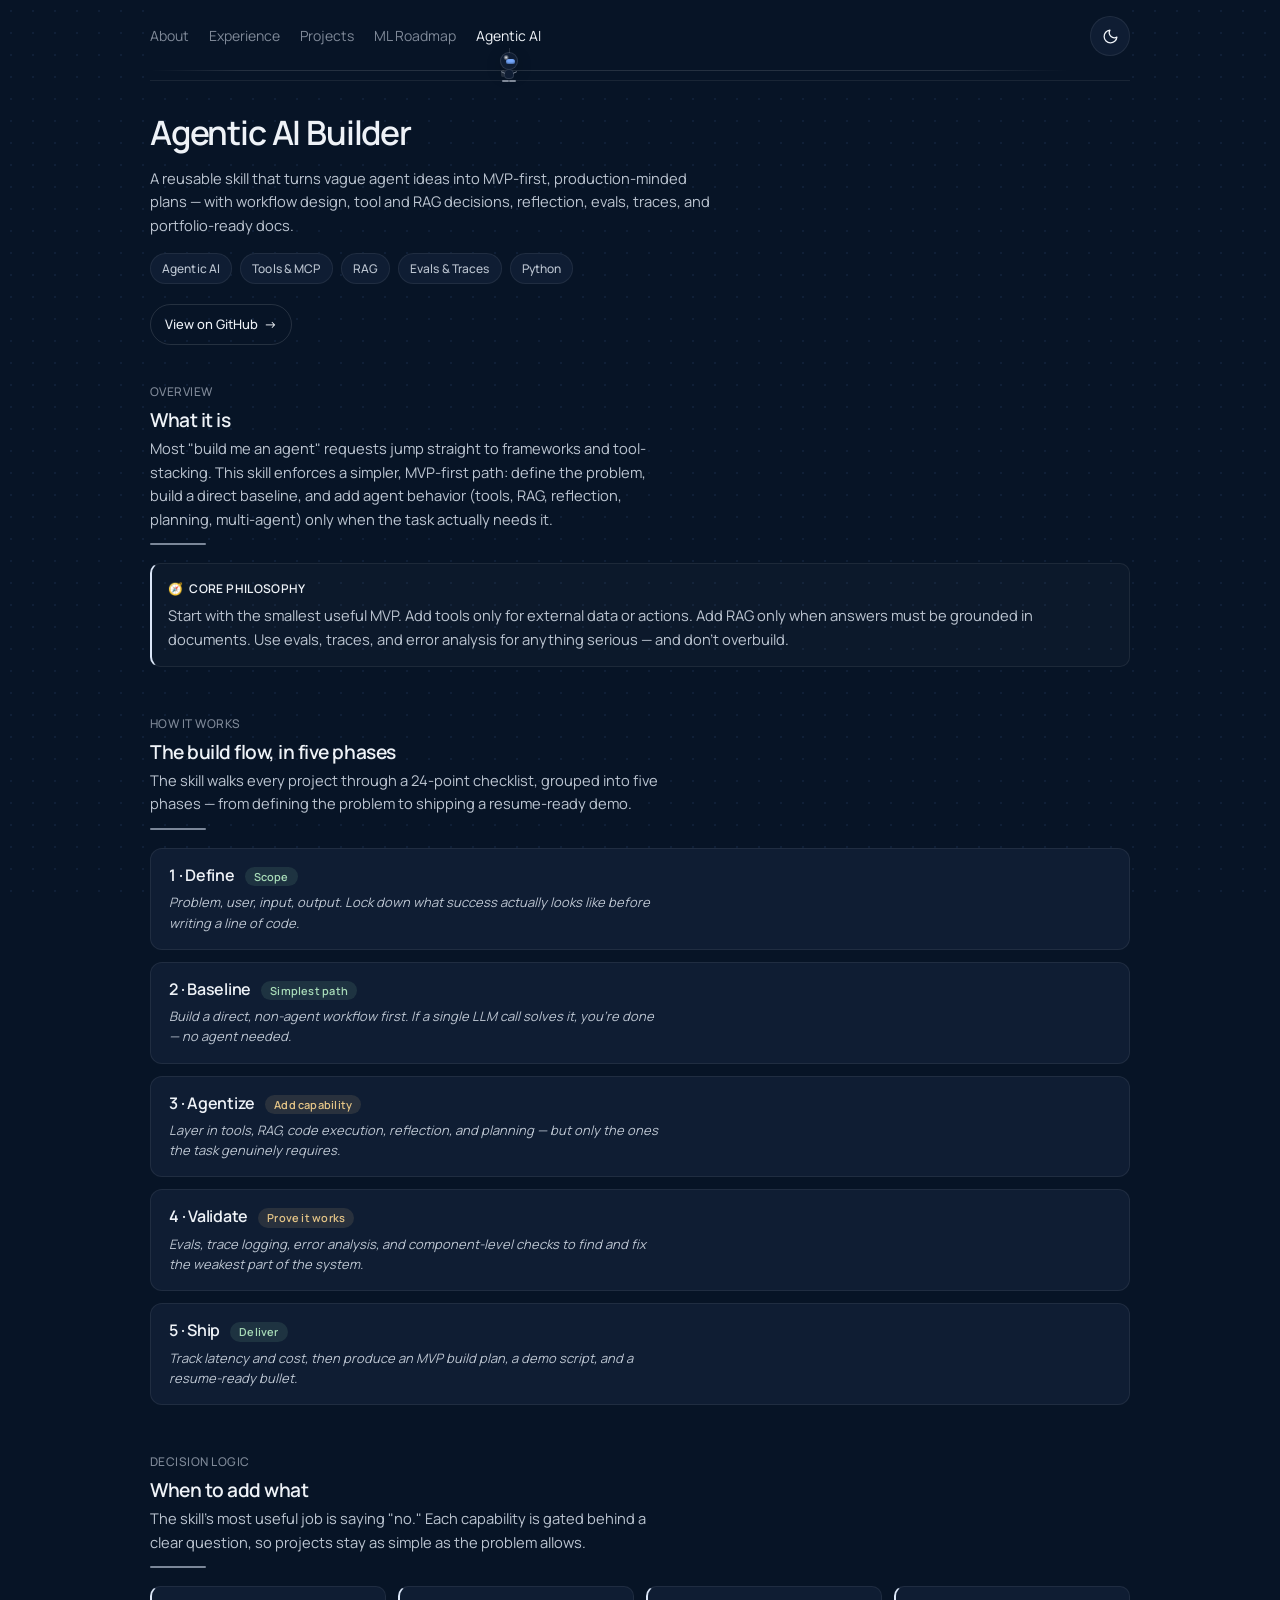
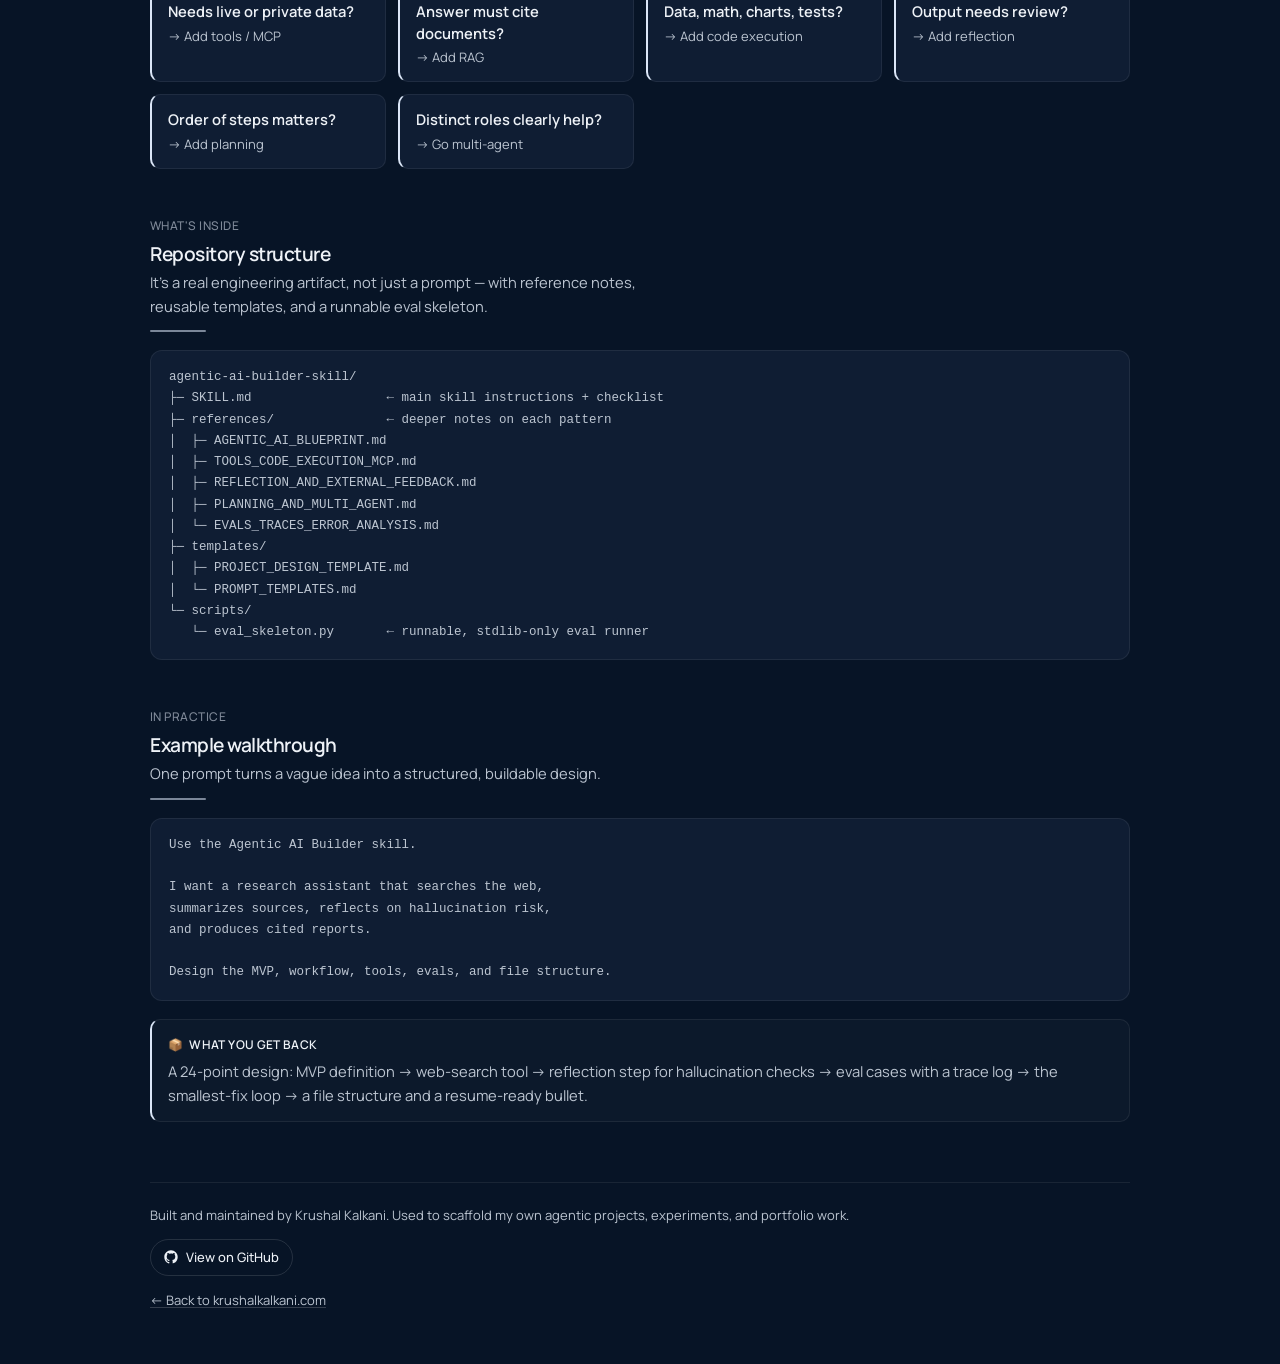
==== ai-skill.html @ c1f02841 "Add navigation agent animation to side navigation in ai-skill.html, index.html, and ml-roadmap.html." ====
<!doctype html>
<html lang="en">
  <head>
    <meta charset="UTF-8" />
    <meta name="viewport" content="width=device-width, initial-scale=1.0" />
    <script>
      document.documentElement.classList.add("has-js");
    </script>
    <meta
      name="description"
      content="Agentic AI Builder — a reusable Cursor/Codex skill by Krushal Kalkani that turns vague agent ideas into MVP-first plans with tools, RAG, reflection, evals, traces, and portfolio-ready docs."
    />
    <meta
      property="og:title"
      content="Agentic AI Builder Skill — Krushal Kalkani"
    />
    <meta
      property="og:description"
      content="A practical skill for turning agent ideas into shippable MVPs — with evals, traces, and clear architecture decisions."
    />
    <link rel="stylesheet" href="style.css" />
    <link rel="preconnect" href="https://fonts.googleapis.com" />
    <link rel="preconnect" href="https://fonts.gstatic.com" crossorigin />
    <link
      href="https://fonts.googleapis.com/css2?family=Manrope:wght@300;400;500;600;700&amp;display=swap"
      rel="stylesheet"
    />
    <link rel="icon" type="image/png" href="./Images/favicon.png" />
    <title>Agentic AI Builder | Krushal Kalkani</title>
  </head>

  <body>
    <main class="page-shell">
      <aside class="side-nav">
        <nav class="side-links" aria-label="Sections">
          <a href="index.html#about" class="side-link">About</a>
          <a href="index.html#work" class="side-link">Experience</a>
          <a href="index.html#projects" class="side-link">Projects</a>
          <a href="ml-roadmap.html" class="side-link">ML Roadmap</a>
          <a href="ai-skill.html" class="side-link active" aria-current="page"
            >Agentic AI</a
          >
        </nav>

        <div class="nav-agent" aria-hidden="true">
          <span class="nav-agent__helmet"></span>
          <span class="nav-agent__pack"></span>
          <span class="nav-agent__body"></span>
          <span class="nav-agent__foot nav-agent__foot--left"></span>
          <span class="nav-agent__foot nav-agent__foot--right"></span>
        </div>

        <div class="side-tools">
          <button
            id="themeToggle"
            class="theme-toggle"
            type="button"
            aria-label="Switch to light mode"
            aria-pressed="false"
            title="Toggle theme"
          >
            <svg
              class="theme-icon theme-icon-moon"
              viewBox="0 0 24 24"
              aria-hidden="true"
            >
              <path d="M21 12.8A9 9 0 1 1 11.2 3a7.2 7.2 0 0 0 9.8 9.8Z" />
            </svg>
            <svg
              class="theme-icon theme-icon-sun"
              viewBox="0 0 24 24"
              aria-hidden="true"
            >
              <circle cx="12" cy="12" r="4" />
              <path
                d="M12 2v2.5M12 19.5V22M4.9 4.9l1.8 1.8M17.3 17.3l1.8 1.8M2 12h2.5M19.5 12H22M4.9 19.1l1.8-1.8M17.3 6.7l1.8-1.8"
              />
            </svg>
          </button>
        </div>
      </aside>

      <div class="content-column">
        <section class="roadmap-hero" aria-labelledby="skill-title">
          <h1 id="skill-title" data-reveal>Agentic AI Builder</h1>
          <p class="phase-subtitle skill-lead" data-reveal>
            A reusable skill that turns vague agent ideas into MVP-first,
            production-minded plans — with workflow design, tool and RAG
            decisions, reflection, evals, traces, and portfolio-ready docs.
          </p>

          <div class="skill-tags" aria-label="Topics" data-reveal>
            <span class="skill-tag">Agentic AI</span>
            <span class="skill-tag">Tools &amp; MCP</span>
            <span class="skill-tag">RAG</span>
            <span class="skill-tag">Evals &amp; Traces</span>
            <span class="skill-tag">Python</span>
          </div>

          <div class="skill-cta" data-reveal>
            <a
              class="course-action"
              href="https://github.com/krushaalkalkani/agentic-ai-skill"
              target="_blank"
              rel="noopener noreferrer"
            >
              View on GitHub <span class="arrow" aria-hidden="true">→</span>
            </a>
          </div>
        </section>

        <section class="phase" aria-labelledby="why-title">
          <div class="phase-header" data-reveal>
            <p class="phase-eyebrow">Overview</p>
            <h2 class="phase-title" id="why-title">What it is</h2>
            <p class="phase-subtitle">
              Most "build me an agent" requests jump straight to frameworks and
              tool-stacking. This skill enforces a simpler, MVP-first path:
              define the problem, build a direct baseline, and add agent
              behavior (tools, RAG, reflection, planning, multi-agent) only when
              the task actually needs it.
            </p>
            <div class="phase-accent" aria-hidden="true"></div>
          </div>

          <aside class="callout" aria-label="Core philosophy" data-reveal>
            <p class="callout-label">
              <span aria-hidden="true">🧭</span> Core philosophy
            </p>
            <p class="callout-text">
              Start with the smallest useful MVP. Add tools only for external
              data or actions. Add RAG only when answers must be grounded in
              documents. Use evals, traces, and error analysis for anything
              serious — and don't overbuild.
            </p>
          </aside>
        </section>

        <section class="phase" aria-labelledby="how-title">
          <div class="phase-header" data-reveal>
            <p class="phase-eyebrow">How it works</p>
            <h2 class="phase-title" id="how-title">
              The build flow, in five phases
            </h2>
            <p class="phase-subtitle">
              The skill walks every project through a 24-point checklist,
              grouped into five phases — from defining the problem to shipping a
              resume-ready demo.
            </p>
            <div class="phase-accent" aria-hidden="true"></div>
          </div>

          <ol class="course-list" role="list">
            <li class="course-card skill-step" data-reveal>
              <div class="course-body">
                <div class="course-title-row">
                  <h3 class="course-title">1 · Define</h3>
                  <span class="course-badge is-beginner">Scope</span>
                </div>
                <p class="course-why">
                  Problem, user, input, output. Lock down what success actually
                  looks like before writing a line of code.
                </p>
              </div>
            </li>

            <li class="course-card skill-step" data-reveal>
              <div class="course-body">
                <div class="course-title-row">
                  <h3 class="course-title">2 · Baseline</h3>
                  <span class="course-badge is-beginner">Simplest path</span>
                </div>
                <p class="course-why">
                  Build a direct, non-agent workflow first. If a single LLM call
                  solves it, you're done — no agent needed.
                </p>
              </div>
            </li>

            <li class="course-card skill-step" data-reveal>
              <div class="course-body">
                <div class="course-title-row">
                  <h3 class="course-title">3 · Agentize</h3>
                  <span class="course-badge is-intermediate">Add capability</span>
                </div>
                <p class="course-why">
                  Layer in tools, RAG, code execution, reflection, and planning
                  — but only the ones the task genuinely requires.
                </p>
              </div>
            </li>

            <li class="course-card skill-step" data-reveal>
              <div class="course-body">
                <div class="course-title-row">
                  <h3 class="course-title">4 · Validate</h3>
                  <span class="course-badge is-intermediate">Prove it works</span>
                </div>
                <p class="course-why">
                  Evals, trace logging, error analysis, and component-level
                  checks to find and fix the weakest part of the system.
                </p>
              </div>
            </li>

            <li class="course-card skill-step" data-reveal>
              <div class="course-body">
                <div class="course-title-row">
                  <h3 class="course-title">5 · Ship</h3>
                  <span class="course-badge is-beginner">Deliver</span>
                </div>
                <p class="course-why">
                  Track latency and cost, then produce an MVP build plan, a demo
                  script, and a resume-ready bullet.
                </p>
              </div>
            </li>
          </ol>
        </section>

        <section class="phase" aria-labelledby="decide-title">
          <div class="phase-header" data-reveal>
            <p class="phase-eyebrow">Decision logic</p>
            <h2 class="phase-title" id="decide-title">
              When to add what
            </h2>
            <p class="phase-subtitle">
              The skill's most useful job is saying "no." Each capability is
              gated behind a clear question, so projects stay as simple as the
              problem allows.
            </p>
            <div class="phase-accent" aria-hidden="true"></div>
          </div>

          <div class="skill-flow" role="list">
            <div class="skill-flow-item" role="listitem" data-reveal>
              <p class="skill-flow-q">Needs live or private data?</p>
              <p class="skill-flow-a">→ Add tools / MCP</p>
            </div>
            <div class="skill-flow-item" role="listitem" data-reveal>
              <p class="skill-flow-q">Answer must cite documents?</p>
              <p class="skill-flow-a">→ Add RAG</p>
            </div>
            <div class="skill-flow-item" role="listitem" data-reveal>
              <p class="skill-flow-q">Data, math, charts, tests?</p>
              <p class="skill-flow-a">→ Add code execution</p>
            </div>
            <div class="skill-flow-item" role="listitem" data-reveal>
              <p class="skill-flow-q">Output needs review?</p>
              <p class="skill-flow-a">→ Add reflection</p>
            </div>
            <div class="skill-flow-item" role="listitem" data-reveal>
              <p class="skill-flow-q">Order of steps matters?</p>
              <p class="skill-flow-a">→ Add planning</p>
            </div>
            <div class="skill-flow-item" role="listitem" data-reveal>
              <p class="skill-flow-q">Distinct roles clearly help?</p>
              <p class="skill-flow-a">→ Go multi-agent</p>
            </div>
          </div>
        </section>

        <section class="phase" aria-labelledby="inside-title">
          <div class="phase-header" data-reveal>
            <p class="phase-eyebrow">What's inside</p>
            <h2 class="phase-title" id="inside-title">Repository structure</h2>
            <p class="phase-subtitle">
              It's a real engineering artifact, not just a prompt — with
              reference notes, reusable templates, and a runnable eval skeleton.
            </p>
            <div class="phase-accent" aria-hidden="true"></div>
          </div>

          <pre class="skill-tree" aria-label="Repository structure" data-reveal><code>agentic-ai-builder-skill/
├─ SKILL.md                  ← main skill instructions + checklist
├─ references/               ← deeper notes on each pattern
│  ├─ AGENTIC_AI_BLUEPRINT.md
│  ├─ TOOLS_CODE_EXECUTION_MCP.md
│  ├─ REFLECTION_AND_EXTERNAL_FEEDBACK.md
│  ├─ PLANNING_AND_MULTI_AGENT.md
│  └─ EVALS_TRACES_ERROR_ANALYSIS.md
├─ templates/
│  ├─ PROJECT_DESIGN_TEMPLATE.md
│  └─ PROMPT_TEMPLATES.md
└─ scripts/
   └─ eval_skeleton.py       ← runnable, stdlib-only eval runner</code></pre>
        </section>

        <section class="phase" aria-labelledby="example-title">
          <div class="phase-header" data-reveal>
            <p class="phase-eyebrow">In practice</p>
            <h2 class="phase-title" id="example-title">Example walkthrough</h2>
            <p class="phase-subtitle">
              One prompt turns a vague idea into a structured, buildable design.
            </p>
            <div class="phase-accent" aria-hidden="true"></div>
          </div>

          <pre class="skill-snippet" aria-label="Example prompt" data-reveal><code>Use the Agentic AI Builder skill.

I want a research assistant that searches the web,
summarizes sources, reflects on hallucination risk,
and produces cited reports.

Design the MVP, workflow, tools, evals, and file structure.</code></pre>

          <aside class="callout" aria-label="What you get back" data-reveal>
            <p class="callout-label">
              <span aria-hidden="true">📦</span> What you get back
            </p>
            <p class="callout-text">
              A 24-point design: MVP definition → web-search tool → reflection
              step for hallucination checks → eval cases with a trace log → the
              smallest-fix loop → a file structure and a resume-ready bullet.
            </p>
          </aside>
        </section>

        <footer class="roadmap-footer">
          <p>
            Built and maintained by Krushal Kalkani. Used to scaffold my own
            agentic projects, experiments, and portfolio work.
          </p>
          <div class="share-row">
            <a
              class="share-button"
              href="https://github.com/krushaalkalkani/agentic-ai-skill"
              target="_blank"
              rel="noopener noreferrer"
              aria-label="View the Agentic AI Builder skill on GitHub"
            >
              <svg viewBox="0 0 24 24" aria-hidden="true">
                <path
                  d="M12 .5C5.73.5.5 5.73.5 12a11.5 11.5 0 0 0 7.86 10.93c.575.106.785-.25.785-.556 0-.275-.01-1.003-.015-1.97-3.197.695-3.872-1.54-3.872-1.54-.523-1.33-1.277-1.684-1.277-1.684-1.044-.714.08-.7.08-.7 1.155.082 1.763 1.187 1.763 1.187 1.026 1.758 2.693 1.25 3.35.956.103-.744.402-1.25.731-1.538-2.553-.29-5.238-1.277-5.238-5.683 0-1.255.448-2.282 1.184-3.086-.119-.29-.513-1.46.112-3.044 0 0 .966-.31 3.166 1.178a10.98 10.98 0 0 1 2.882-.388c.978.004 1.963.132 2.883.388 2.198-1.488 3.163-1.178 3.163-1.178.626 1.584.232 2.754.114 3.044.737.804 1.182 1.831 1.182 3.086 0 4.417-2.69 5.39-5.252 5.674.413.356.78 1.057.78 2.131 0 1.54-.014 2.78-.014 3.158 0 .309.207.668.79.555A11.5 11.5 0 0 0 23.5 12C23.5 5.73 18.27.5 12 .5Z"
                />
              </svg>
              View on GitHub
            </a>
          </div>
          <p>
            <a class="back-link" href="index.html"
              >← Back to krushalkalkani.com</a
            >
          </p>
        </footer>
      </div>
    </main>

    <script>
      (function () {
        const themeToggle = document.getElementById("themeToggle");

        const applyTheme = (theme) => {
          document.body.dataset.theme = theme;
          if (!themeToggle) {
            return;
          }
          const isLight = theme === "light";
          themeToggle.setAttribute("aria-pressed", String(isLight));
          themeToggle.setAttribute(
            "aria-label",
            isLight ? "Switch to dark mode" : "Switch to light mode",
          );
        };

        const storedTheme = window.localStorage.getItem("theme");
        applyTheme(storedTheme || "dark");

        themeToggle?.addEventListener("click", () => {
          const nextTheme =
            document.body.dataset.theme === "light" ? "dark" : "light";
          window.localStorage.setItem("theme", nextTheme);
          applyTheme(nextTheme);
        });
      })();

      (function () {
        const nav = document.querySelector(".side-nav");
        const agent = nav?.querySelector(".nav-agent");
        const links = nav ? Array.from(nav.querySelectorAll(".side-link")) : [];
        const reduceMotion = window.matchMedia(
          "(prefers-reduced-motion: reduce)",
        ).matches;
        let lastX = null;
        let walkTimer;
        let ticking = false;

        if (!nav || !agent || !links.length) {
          return;
        }

        const getCenter = (link) => {
          const navRect = nav.getBoundingClientRect();
          const linkRect = link.getBoundingClientRect();
          return linkRect.left - navRect.left + linkRect.width / 2;
        };

        const setAgentX = (x, walking = true) => {
          if (Number.isNaN(x)) {
            return;
          }

          if (lastX !== null && Math.abs(x - lastX) > 1) {
            nav.style.setProperty("--agent-facing", x >= lastX ? "1" : "-1");
          }

          nav.style.setProperty("--agent-x", `${Math.round(x)}px`);
          lastX = x;

          if (!reduceMotion && walking) {
            agent.classList.add("is-walking");
            window.clearTimeout(walkTimer);
            walkTimer = window.setTimeout(() => {
              agent.classList.remove("is-walking");
            }, 520);
          }
        };

        const moveToActive = () => {
          const active =
            links.find(
              (link) =>
                link.classList.contains("active") ||
                link.getAttribute("aria-current") === "page",
            ) || links[0];
          setAgentX(getCenter(active));
        };

        const moveWithScroll = () => {
          const scroller = document.scrollingElement || document.documentElement;
          const maxScroll = scroller.scrollHeight - innerHeight;
          if (maxScroll <= 0) {
            moveToActive();
            return;
          }

          const first = getCenter(links[0]);
          const last = getCenter(links[links.length - 1]);
          const progress = Math.min(Math.max(scroller.scrollTop / maxScroll, 0), 1);
          setAgentX(first + (last - first) * progress);
        };

        const requestScrollMove = () => {
          if (ticking) {
            return;
          }
          ticking = true;
          requestAnimationFrame(() => {
            moveWithScroll();
            ticking = false;
          });
        };

        window.addEventListener("resize", moveToActive);
        window.addEventListener("scroll", requestScrollMove, { passive: true });
        moveToActive();
      })();

      (function () {
        const revealEls = document.querySelectorAll("[data-reveal]");
        if (!revealEls.length) {
          return;
        }
        const reduceMotion = window.matchMedia(
          "(prefers-reduced-motion: reduce)",
        ).matches;
        if (reduceMotion || !("IntersectionObserver" in window)) {
          revealEls.forEach((el) => el.classList.add("in-view"));
          return;
        }
        const observer = new IntersectionObserver(
          (entries) => {
            entries.forEach((entry) => {
              if (entry.isIntersecting) {
                entry.target.classList.add("in-view");
                observer.unobserve(entry.target);
              }
            });
          },
          { threshold: 0.12, rootMargin: "0px 0px -8% 0px" },
        );
        revealEls.forEach((el) => observer.observe(el));
      })();
    </script>
  </body>
</html>
---- style.css ----
:root {
  --bg: #071426;
  --surface: #0f1d33;
  --text: #eef2f7;
  --text-soft: #bcc5d1;
  --text-faint: #7f8998;
  --line: rgba(255, 255, 255, 0.07);
  --line-strong: rgba(255, 255, 255, 0.12);
  --accent: #dbe6f7;
  --underline: rgba(255, 255, 255, 0.18);
  --underline-strong: rgba(255, 255, 255, 0.4);
  --hover-surface: rgba(255, 255, 255, 0.02);
  --dot: rgba(118, 169, 255, 0.08);
  --dot-size: 22px;
  --max-shell: 980px;
  --transition: 180ms ease;
  --badge-beginner-bg: rgba(143, 212, 165, 0.12);
  --badge-beginner-text: #a8dcb8;
  --badge-intermediate-bg: rgba(229, 197, 135, 0.12);
  --badge-intermediate-text: #e5c587;
  --callout-bg: rgba(255, 255, 255, 0.025);
}

*,
*::before,
*::after {
  box-sizing: border-box;
  margin: 0;
  padding: 0;
}

html {
  scroll-behavior: smooth;
}

body {
  min-height: 100vh;
  overflow-x: hidden;
  background-color: var(--bg);
  background-image: radial-gradient(var(--dot) 1px, transparent 1px);
  background-size: var(--dot-size) var(--dot-size);
  background-position: 0 0;
  background-attachment: fixed;
  color: var(--text-soft);
  font-family: "Manrope", sans-serif;
  line-height: 1.75;
  -webkit-font-smoothing: antialiased;
  text-rendering: optimizeLegibility;
  transition:
    background-color var(--transition),
    color var(--transition);
}

body[data-theme="light"] {
  --bg: #eef4ff;
  --surface: #ffffff;
  --text: #171a20;
  --text-soft: #4c5562;
  --text-faint: #7a8390;
  --line: rgba(23, 26, 32, 0.08);
  --line-strong: rgba(23, 26, 32, 0.14);
  --accent: #171a20;
  --underline: rgba(23, 26, 32, 0.18);
  --underline-strong: rgba(23, 26, 32, 0.38);
  --hover-surface: rgba(23, 26, 32, 0.04);
  --dot: rgba(24, 70, 128, 0.08);
  --badge-beginner-bg: rgba(42, 140, 74, 0.1);
  --badge-beginner-text: #2a7d49;
  --badge-intermediate-bg: rgba(160, 110, 30, 0.1);
  --badge-intermediate-text: #8a5f1f;
  --callout-bg: rgba(23, 26, 32, 0.035);
}

img {
  display: block;
  max-width: 100%;
}

a {
  color: inherit;
}

a:focus-visible {
  outline: 2px solid var(--accent);
  outline-offset: 4px;
}

.page-shell {
  width: min(calc(100% - 48px), var(--max-shell));
  margin: 0 auto;
  padding: 0 0 52px;
  display: flex;
  flex-direction: column;
  gap: 24px;
}

/* Keeps hash links (#about, etc.) from pinning section tops flush to the viewport */
#about,
#work,
#projects {
  scroll-margin-top: 84px;
}

.side-nav {
  position: sticky;
  top: 0;
  z-index: 10;
  --agent-x: 20px;
  --agent-facing: 1;
  display: flex;
  flex-direction: row;
  align-items: center;
  justify-content: space-between;
  gap: 16px;
  padding: 16px 0 24px;
  background: var(--bg);
  border-bottom: 1px solid var(--line);
}

.side-nav::after {
  content: "";
  position: absolute;
  right: 62px;
  bottom: 9px;
  left: 0;
  height: 1px;
  background: linear-gradient(
    90deg,
    transparent,
    var(--line-strong) 10%,
    var(--line-strong) 88%,
    transparent
  );
}

.side-links {
  display: flex;
  flex-direction: row;
  flex-wrap: wrap;
  gap: 10px 20px;
}

.side-link {
  color: var(--text-faint);
  text-decoration: none;
  font-size: 14px;
  transition: color var(--transition);
}

.side-link:hover,
.side-link.active {
  color: var(--text);
}

.nav-agent {
  position: absolute;
  bottom: -2px;
  left: var(--agent-x);
  z-index: 2;
  width: 24px;
  height: 30px;
  pointer-events: none;
  transform: translateX(-50%) scaleX(var(--agent-facing));
  transform-origin: center bottom;
  transition:
    left 460ms cubic-bezier(0.22, 1, 0.36, 1),
    transform 180ms ease;
}

.nav-agent__helmet,
.nav-agent__body,
.nav-agent__pack,
.nav-agent__foot {
  position: absolute;
  display: block;
}

.nav-agent__helmet {
  top: 0;
  left: 3px;
  width: 18px;
  height: 18px;
  border: 1px solid var(--line-strong);
  border-radius: 50%;
  background:
    radial-gradient(circle at 32% 28%, rgba(255, 255, 255, 0.9), transparent 18%),
    var(--surface);
  box-shadow: 0 5px 16px rgba(0, 0, 0, 0.18);
}

.nav-agent__helmet::before {
  content: "";
  position: absolute;
  top: 6px;
  left: 5px;
  width: 9px;
  height: 5px;
  border-radius: 999px;
  background: #76a9ff;
  box-shadow: inset 0 -1px 2px rgba(7, 20, 38, 0.45);
}

.nav-agent__helmet::after {
  content: "";
  position: absolute;
  top: -5px;
  left: 8px;
  width: 1px;
  height: 5px;
  background: var(--line-strong);
}

.nav-agent__body {
  top: 17px;
  left: 7px;
  width: 10px;
  height: 10px;
  border: 1px solid var(--line-strong);
  border-radius: 5px 5px 4px 4px;
  background: var(--surface);
}

.nav-agent__body::before,
.nav-agent__body::after {
  content: "";
  position: absolute;
  top: 2px;
  width: 4px;
  height: 1px;
  background: var(--text-faint);
}

.nav-agent__body::before {
  left: -4px;
  transform: rotate(25deg);
}

.nav-agent__body::after {
  right: -4px;
  transform: rotate(-25deg);
}

.nav-agent__pack {
  top: 18px;
  left: 4px;
  width: 4px;
  height: 7px;
  border-radius: 2px;
  background: var(--line-strong);
}

.nav-agent__foot {
  bottom: 0;
  width: 7px;
  height: 2px;
  border-radius: 999px;
  background: var(--text-faint);
}

.nav-agent__foot--left {
  left: 5px;
}

.nav-agent__foot--right {
  right: 5px;
}

.nav-agent.is-walking .nav-agent__helmet,
.nav-agent.is-walking .nav-agent__body,
.nav-agent.is-walking .nav-agent__pack {
  animation: agent-bob 360ms ease-in-out infinite;
}

.nav-agent.is-walking .nav-agent__foot--left {
  animation: agent-step-left 360ms ease-in-out infinite;
}

.nav-agent.is-walking .nav-agent__foot--right {
  animation: agent-step-right 360ms ease-in-out infinite;
}

@keyframes agent-bob {
  50% {
    transform: translateY(-2px);
  }
}

@keyframes agent-step-left {
  50% {
    transform: translateX(-2px);
  }
}

@keyframes agent-step-right {
  50% {
    transform: translateX(2px);
  }
}

@media (prefers-reduced-motion: reduce) {
  .nav-agent,
  .nav-agent *,
  .nav-agent *::before,
  .nav-agent *::after {
    animation: none !important;
    transition: none !important;
  }
}

@media (max-width: 1024px) {
  .side-nav {
    padding: 14px 0;
  }

  .side-nav::after,
  .nav-agent {
    display: none;
  }
}

.side-tools {
  flex-shrink: 0;
}

.theme-toggle {
  width: 40px;
  height: 40px;
  display: inline-flex;
  align-items: center;
  justify-content: center;
  border: 1px solid var(--line);
  border-radius: 999px;
  background: var(--surface);
  color: var(--text);
  cursor: pointer;
  transition:
    background-color var(--transition),
    border-color var(--transition),
    color var(--transition),
    transform var(--transition);
}

.theme-toggle:hover {
  border-color: var(--line-strong);
  transform: translateY(-1px);
}

.theme-toggle:focus-visible {
  outline: 2px solid var(--accent);
  outline-offset: 4px;
}

.theme-icon {
  width: 17px;
  height: 17px;
  fill: none;
  stroke: currentColor;
  stroke-width: 1.8;
  stroke-linecap: round;
  stroke-linejoin: round;
}

.theme-icon-sun {
  display: none;
}

body[data-theme="light"] .theme-icon-sun {
  display: block;
}

body[data-theme="light"] .theme-icon-moon {
  display: none;
}

.content-column {
  min-width: 0;
  min-height: calc(100vh - 160px);
  padding-top: 8px;
}

.content-view[hidden] {
  display: none !important;
}

.hero {
  padding: 10px 0 40px;
  display: grid;
  grid-template-columns: minmax(0, 1fr) 260px;
  gap: clamp(28px, 6vw, 82px);
  align-items: start;
}

.eyebrow {
  margin-bottom: 12px;
  color: var(--text-faint);
  font-size: 12px;
  font-weight: 500;
  letter-spacing: 0.03em;
  text-transform: uppercase;
}

.lead,
.hero-text,
.item-copy p,
.contact-line {
  max-width: 54ch;
  margin-bottom: 12px;
  color: var(--text-soft);
  font-size: clamp(0.92rem, 1.05vw, 0.96rem);
  font-weight: 400;
  line-height: 1.72;
}

.lead {
  color: var(--text-soft);
}

.contact-line a {
  color: var(--text-soft);
  text-decoration-thickness: 1px;
  text-underline-offset: 0.18em;
  text-decoration-color: var(--underline);
}

.contact-line a:hover {
  color: var(--text);
  text-decoration-color: var(--underline-strong);
}

.inline-links {
  display: flex;
  flex-wrap: wrap;
  gap: 14px;
  color: var(--text-soft);
  font-size: 14px;
}

.inline-links a {
  text-decoration-thickness: 1px;
  text-underline-offset: 0.18em;
  text-decoration-color: var(--underline);
  transition:
    color var(--transition),
    text-decoration-color var(--transition);
}

.inline-links a:hover {
  color: var(--text);
  text-decoration-color: var(--underline-strong);
}

.hero-media {
  max-width: 260px;
  display: flex;
  flex-direction: column;
  gap: 10px;
}

.portrait {
  width: 100%;
  aspect-ratio: 3 / 4;
  object-fit: cover;
  object-position: top center;
  border-radius: 12px;
  border: 1px solid var(--line);
}

.section {
  padding: 0 0 44px;
}

.section-heading-wrap {
  margin-bottom: 12px;
}

.section-heading-wrap h2 {
  color: var(--text);
  font-size: 21px;
  font-weight: 600;
  line-height: 1.25;
  letter-spacing: -0.03em;
}

.section-label {
  margin-bottom: 8px;
  color: var(--text-faint);
  font-size: 12px;
  font-weight: 500;
  text-transform: uppercase;
  letter-spacing: 0.03em;
}

.project-tabs {
  display: grid;
  grid-template-columns: 210px minmax(0, 1fr);
  gap: 18px;
}

.project-tab-list {
  display: flex;
  flex-direction: column;
  gap: 8px;
}

.project-tab {
  width: 100%;
  display: flex;
  align-items: center;
  gap: 12px;
  padding: 12px 14px;
  border: 1px solid transparent;
  border-radius: 12px;
  background: transparent;
  color: var(--text-faint);
  text-align: left;
  cursor: pointer;
  transition:
    color var(--transition),
    border-color var(--transition),
    background var(--transition);
}

.project-tab:hover {
  color: var(--text);
  border-color: var(--line);
  background: var(--hover-surface);
}

.project-tab.active {
  color: var(--text);
  border-color: var(--line-strong);
  background: var(--surface);
}

.project-tab-index {
  color: var(--text-faint);
  font-size: 13px;
  flex-shrink: 0;
}

.project-tab-title {
  font-size: 14px;
  line-height: 1.45;
}

.project-panel {
  display: none;
  grid-template-columns: minmax(0, 1fr);
  gap: 0;
  padding: 4px 0;
}

.project-panel.active {
  display: grid;
}

.list-item {
  display: grid;
  grid-template-columns: 84px minmax(0, 1fr);
  gap: 18px;
  padding: 14px 0;
}

.list-item + .list-item {
  border-top: 1px solid var(--line);
}

.item-copy h3 {
  margin-bottom: 8px;
  color: var(--text);
  font-size: 1.28rem;
  font-weight: 600;
  line-height: 1.3;
  letter-spacing: -0.03em;
}

.experience-item {
  grid-template-columns: 1fr;
  gap: 0;
}

.experience-item .item-copy {
  padding: 0;
}

.experience-head {
  margin-bottom: 12px;
  padding-bottom: 10px;
  border-bottom: 1px solid var(--line);
}

.experience-head h3 {
  margin-bottom: 4px;
}

.experience-summary {
  margin-bottom: 0;
  color: var(--text-faint);
  font-size: 13px;
  line-height: 1.6;
}

.role-stack {
  display: flex;
  flex-direction: column;
  gap: 10px;
}

.role-block {
  padding-left: 14px;
  border-left: 1px solid var(--line);
}

.role-block + .role-block {
  padding-top: 10px;
}

.role-heading {
  display: flex;
  flex-direction: column;
  gap: 3px;
  margin-bottom: 6px;
}

.role-title-group {
  display: flex;
  flex-direction: column;
  gap: 2px;
}

.role-heading h4 {
  color: var(--text);
  font-size: 1rem;
  font-weight: 600;
  line-height: 1.4;
}

.role-subtitle,
.role-date {
  margin-bottom: 0;
  color: var(--text-faint);
  font-size: 13px;
  line-height: 1.5;
}

.experience-links {
  margin-top: 10px;
  padding-left: 14px;
}

.detail-line {
  margin-bottom: 13px;
  color: var(--text-faint);
  font-size: 11px;
  font-style: italic;
  line-height: 1.55;
}

@media (max-width: 900px) {
  .page-shell {
    width: min(calc(100% - 32px), var(--max-shell));
    gap: 20px;
  }

  .side-nav {
    position: static;
    gap: 12px;
    padding: 12px 0;
  }

  .side-links {
    gap: 10px 16px;
  }

  .hero {
    grid-template-columns: 1fr;
    gap: 28px;
  }

  .hero-media {
    max-width: 240px;
    margin: 0 auto;
    align-items: center;
    text-align: center;
  }

  .project-tabs {
    grid-template-columns: 1fr;
    gap: 14px;
  }

  .project-tab-list {
    overflow-x: auto;
    flex-direction: row;
    padding-bottom: 4px;
  }

  .project-tab {
    min-width: 180px;
  }
}

@media (max-width: 640px) {
  .page-shell {
    padding-bottom: 40px;
  }

  .hero {
    padding-top: 0;
    padding-bottom: 32px;
  }

  .lead,
  .hero-text,
  .item-copy p,
  .contact-line,
  .inline-links {
    font-size: 0.9rem;
  }

  .list-item,
  .project-panel {
    grid-template-columns: 1fr;
    gap: 10px;
  }

  .item-copy h3 {
    font-size: 1.16rem;
  }

  .experience-head {
    margin-bottom: 16px;
  }

  .role-heading h4 {
    font-size: 0.95rem;
  }

  .project-tab {
    min-width: 156px;
    padding: 10px 12px;
  }

  .project-tab-title {
    font-size: 13px;
  }
}

/* ===== ML Roadmap page ===== */

.roadmap-hero {
  padding: 0 0 28px;
}

.roadmap-hero h1 {
  color: var(--text);
  font-size: clamp(1.6rem, 3.4vw, 2.1rem);
  font-weight: 600;
  line-height: 1.18;
  letter-spacing: -0.035em;
  margin-bottom: 0;
}

.roadmap-badge {
  display: inline-flex;
  align-items: center;
  gap: 6px;
  padding: 5px 11px;
  border: 1px solid var(--line);
  border-radius: 999px;
  background: var(--surface);
  color: var(--text-soft);
  font-size: 12px;
  font-weight: 500;
  letter-spacing: 0.01em;
  margin-bottom: 14px;
}

.phase {
  padding: 8px 0 28px;
}

.phase + .phase {
  margin-top: 10px;
}

.phase-header {
  margin-bottom: 16px;
}

.phase-eyebrow {
  color: var(--text-faint);
  font-size: 12px;
  font-weight: 500;
  text-transform: uppercase;
  letter-spacing: 0.04em;
  margin-bottom: 6px;
}

.phase-title {
  color: var(--text);
  font-size: 1.2rem;
  font-weight: 600;
  letter-spacing: -0.025em;
  line-height: 1.3;
  margin-bottom: 4px;
}

.phase-subtitle {
  color: var(--text-soft);
  font-size: 0.92rem;
  line-height: 1.6;
  max-width: 58ch;
}

.phase-accent {
  width: 56px;
  height: 2px;
  background: var(--accent);
  border-radius: 2px;
  margin-top: 12px;
  opacity: 0.55;
}

.course-list {
  display: flex;
  flex-direction: column;
  gap: 12px;
  margin-top: 18px;
}

.course-card {
  display: grid;
  grid-template-columns: minmax(0, 1fr) auto;
  gap: 16px;
  align-items: center;
  padding: 16px 18px;
  border: 1px solid var(--line);
  border-radius: 12px;
  background: var(--surface);
  transition:
    border-color var(--transition),
    background var(--transition),
    transform var(--transition);
}

.course-card:hover {
  border-color: var(--line-strong);
  transform: translateY(-1px);
}

.course-body {
  min-width: 0;
  display: flex;
  flex-direction: column;
  gap: 6px;
}

.course-title-row {
  display: flex;
  align-items: baseline;
  flex-wrap: wrap;
  gap: 8px 10px;
}

.course-title {
  color: var(--text);
  font-size: 1rem;
  font-weight: 600;
  line-height: 1.35;
  letter-spacing: -0.015em;
}

.course-provider {
  color: var(--text-faint);
  font-size: 12px;
  line-height: 1.5;
}

.course-badge {
  display: inline-flex;
  align-items: center;
  padding: 2px 9px;
  border-radius: 999px;
  font-size: 11px;
  font-weight: 600;
  letter-spacing: 0.02em;
  line-height: 1.4;
  white-space: nowrap;
}

.course-badge.is-beginner {
  background: var(--badge-beginner-bg);
  color: var(--badge-beginner-text);
}

.course-badge.is-intermediate {
  background: var(--badge-intermediate-bg);
  color: var(--badge-intermediate-text);
}

.course-why {
  color: var(--text-soft);
  font-size: 13px;
  line-height: 1.55;
  font-style: italic;
  max-width: 62ch;
}

.course-time {
  color: var(--text-faint);
  font-size: 12px;
  line-height: 1.5;
}

.course-action {
  align-self: center;
  flex-shrink: 0;
  display: inline-flex;
  align-items: center;
  gap: 6px;
  padding: 8px 14px;
  border: 1px solid var(--line-strong);
  border-radius: 999px;
  background: transparent;
  color: var(--text);
  text-decoration: none;
  font-size: 13px;
  font-weight: 500;
  white-space: nowrap;
  transition:
    background var(--transition),
    border-color var(--transition),
    color var(--transition),
    transform var(--transition);
}

.course-action:hover {
  background: var(--text);
  color: var(--bg);
  border-color: var(--text);
  transform: translateY(-1px);
}

.course-action .arrow {
  transition: transform var(--transition);
}

.course-action:hover .arrow {
  transform: translateX(2px);
}

.callout {
  margin-top: 18px;
  padding: 14px 16px;
  border: 1px solid var(--line);
  border-left: 2px solid var(--accent);
  border-radius: 10px;
  background: var(--callout-bg);
}

.callout-label {
  color: var(--text);
  font-size: 12px;
  font-weight: 600;
  letter-spacing: 0.03em;
  text-transform: uppercase;
  margin-bottom: 4px;
  display: flex;
  align-items: center;
  gap: 6px;
}

.callout-text {
  color: var(--text-soft);
  font-size: 0.92rem;
  line-height: 1.65;
  margin: 0;
}

.track-tabs {
  display: flex;
  flex-wrap: wrap;
  gap: 8px;
  margin: 18px 0 14px;
}

.track-tab {
  flex: 1 1 200px;
  min-width: 0;
  padding: 10px 14px;
  border: 1px solid var(--line);
  border-radius: 12px;
  background: transparent;
  color: var(--text-faint);
  text-align: left;
  cursor: pointer;
  font-family: inherit;
  font-size: 13px;
  line-height: 1.4;
  transition:
    color var(--transition),
    border-color var(--transition),
    background var(--transition);
}

.track-tab:hover {
  color: var(--text);
  border-color: var(--line-strong);
  background: var(--hover-surface);
}

.track-tab.active {
  color: var(--text);
  border-color: var(--line-strong);
  background: var(--surface);
}

.track-tab-label {
  display: block;
  color: var(--text-faint);
  font-size: 11px;
  font-weight: 500;
  text-transform: uppercase;
  letter-spacing: 0.04em;
  margin-bottom: 3px;
}

.track-tab.active .track-tab-label {
  color: var(--text-soft);
}

.track-tab-title {
  font-weight: 600;
}

.track-panel {
  display: none;
}

.track-panel.active {
  display: block;
}

.roadmap-footer {
  margin-top: 32px;
  padding-top: 22px;
  border-top: 1px solid var(--line);
  display: flex;
  flex-direction: column;
  gap: 8px;
  color: var(--text-soft);
  font-size: 13px;
  line-height: 1.65;
}

.roadmap-footer p {
  margin: 0;
}

.roadmap-footer a {
  color: var(--text-soft);
  text-decoration-thickness: 1px;
  text-underline-offset: 0.18em;
  text-decoration-color: var(--underline);
  transition:
    color var(--transition),
    text-decoration-color var(--transition);
}

.roadmap-footer a:hover {
  color: var(--text);
  text-decoration-color: var(--underline-strong);
}

.share-row {
  display: inline-flex;
  align-items: center;
  gap: 10px;
  margin-top: 4px;
}

.roadmap-footer .share-button {
  display: inline-flex;
  align-items: center;
  gap: 8px;
  padding: 7px 13px;
  border: 1px solid var(--line-strong);
  border-radius: 999px;
  background: transparent;
  color: var(--text);
  text-decoration: none;
  font-family: inherit;
  font-size: 13px;
  font-weight: 500;
  cursor: pointer;
  transition:
    background var(--transition),
    border-color var(--transition),
    color var(--transition),
    transform var(--transition);
}

.roadmap-footer .share-button:hover {
  background: var(--text);
  color: var(--bg);
  border-color: var(--text);
  text-decoration: none;
  transform: translateY(-1px);
}

.roadmap-footer .share-button svg {
  width: 14px;
  height: 14px;
  fill: currentColor;
}

.back-link {
  display: inline-flex;
  align-items: center;
  gap: 4px;
  margin-top: 6px;
  font-size: 13px;
}

@media (max-width: 640px) {
  .course-card {
    grid-template-columns: 1fr;
    gap: 12px;
    padding: 14px;
  }

  .course-action {
    justify-self: stretch;
    justify-content: center;
  }

  .course-title-row {
    gap: 6px 8px;
  }

  .roadmap-hero h1 {
    font-size: 1.55rem;
  }

  .phase-title {
    font-size: 1.08rem;
  }

  .track-tab {
    flex-basis: 100%;
  }
}

/* Agentic AI skill page */
.skill-lead {
  margin-top: 14px;
  max-width: 64ch;
}

.skill-tags {
  display: flex;
  flex-wrap: wrap;
  gap: 8px;
  margin-top: 16px;
}

.skill-tag {
  display: inline-flex;
  align-items: center;
  padding: 4px 11px;
  border: 1px solid var(--line);
  border-radius: 999px;
  background: var(--surface);
  color: var(--text-soft);
  font-size: 12px;
  font-weight: 500;
  letter-spacing: 0.01em;
}

.skill-cta {
  margin-top: 20px;
}

.skill-step {
  grid-template-columns: 1fr;
}

.skill-flow {
  display: grid;
  grid-template-columns: repeat(auto-fill, minmax(220px, 1fr));
  gap: 12px;
  margin-top: 18px;
}

.skill-flow-item {
  padding: 14px 16px;
  border: 1px solid var(--line);
  border-left: 2px solid var(--accent);
  border-radius: 10px;
  background: var(--surface);
  transition:
    border-color var(--transition),
    transform var(--transition);
}

.skill-flow-item:hover {
  border-color: var(--line-strong);
  transform: translateY(-1px);
}

.skill-flow-q {
  color: var(--text);
  font-size: 0.92rem;
  font-weight: 600;
  line-height: 1.45;
  margin: 0 0 4px;
}

.skill-flow-a {
  color: var(--text-soft);
  font-size: 13px;
  line-height: 1.5;
  margin: 0;
}

.skill-tree,
.skill-snippet {
  margin-top: 18px;
  padding: 16px 18px;
  border: 1px solid var(--line);
  border-radius: 12px;
  background: var(--surface);
  color: var(--text-soft);
  font-family: ui-monospace, "SFMono-Regular", "Menlo", "Consolas", monospace;
  font-size: 12.5px;
  line-height: 1.7;
  overflow-x: auto;
  white-space: pre;
  -webkit-overflow-scrolling: touch;
}

.skill-tree code,
.skill-snippet code {
  font-family: inherit;
  color: inherit;
}

@media (max-width: 640px) {
  .skill-tree,
  .skill-snippet {
    font-size: 11.5px;
    padding: 14px;
  }
}

/* Scroll reveal (progressive enhancement; only active when JS sets .has-js) */
.has-js [data-reveal] {
  opacity: 0;
  transform: translateY(16px);
  transition:
    opacity 600ms cubic-bezier(0.22, 0.61, 0.36, 1),
    transform 600ms cubic-bezier(0.22, 0.61, 0.36, 1);
}

.has-js [data-reveal].in-view {
  opacity: 1;
  transform: none;
}

/* Subtle stagger for grouped items */
.has-js .course-list > [data-reveal]:nth-child(2),
.has-js .skill-flow > [data-reveal]:nth-child(2) {
  transition-delay: 70ms;
}

.has-js .course-list > [data-reveal]:nth-child(3),
.has-js .skill-flow > [data-reveal]:nth-child(3) {
  transition-delay: 140ms;
}

.has-js .course-list > [data-reveal]:nth-child(4),
.has-js .skill-flow > [data-reveal]:nth-child(4) {
  transition-delay: 210ms;
}

.has-js .course-list > [data-reveal]:nth-child(5),
.has-js .skill-flow > [data-reveal]:nth-child(5) {
  transition-delay: 280ms;
}

.has-js .course-list > [data-reveal]:nth-child(6),
.has-js .skill-flow > [data-reveal]:nth-child(6) {
  transition-delay: 350ms;
}

@media (prefers-reduced-motion: reduce) {
  .has-js [data-reveal] {
    opacity: 1;
    transform: none;
    transition: none;
  }
}

/* Pixel-square halftone portrait */
.pixel-portrait {
  position: relative;
  width: 100%;
  aspect-ratio: 3 / 4;
  border-radius: 12px;
  border: 1px solid var(--line);
  overflow: hidden;
  background-color: var(--surface);
  background-image: radial-gradient(
    var(--line-strong) 0.75px,
    transparent 0.75px
  );
  background-size: 11px 11px;
  background-position: center;
}

.pixel-portrait__canvas {
  position: absolute;
  inset: 0;
  width: 100%;
  height: 100%;
  display: block;
  opacity: 0;
  transition: opacity 500ms ease;
}

.pixel-portrait.is-ready .pixel-portrait__canvas {
  opacity: 1;
}

.pixel-portrait__src {
  position: absolute;
  inset: 0;
  width: 100%;
  height: 100%;
  object-fit: cover;
  object-position: top center;
  border: 0;
  border-radius: inherit;
  transition: opacity 500ms ease;
}

.pixel-portrait.is-ready .pixel-portrait__src {
  opacity: 0;
}
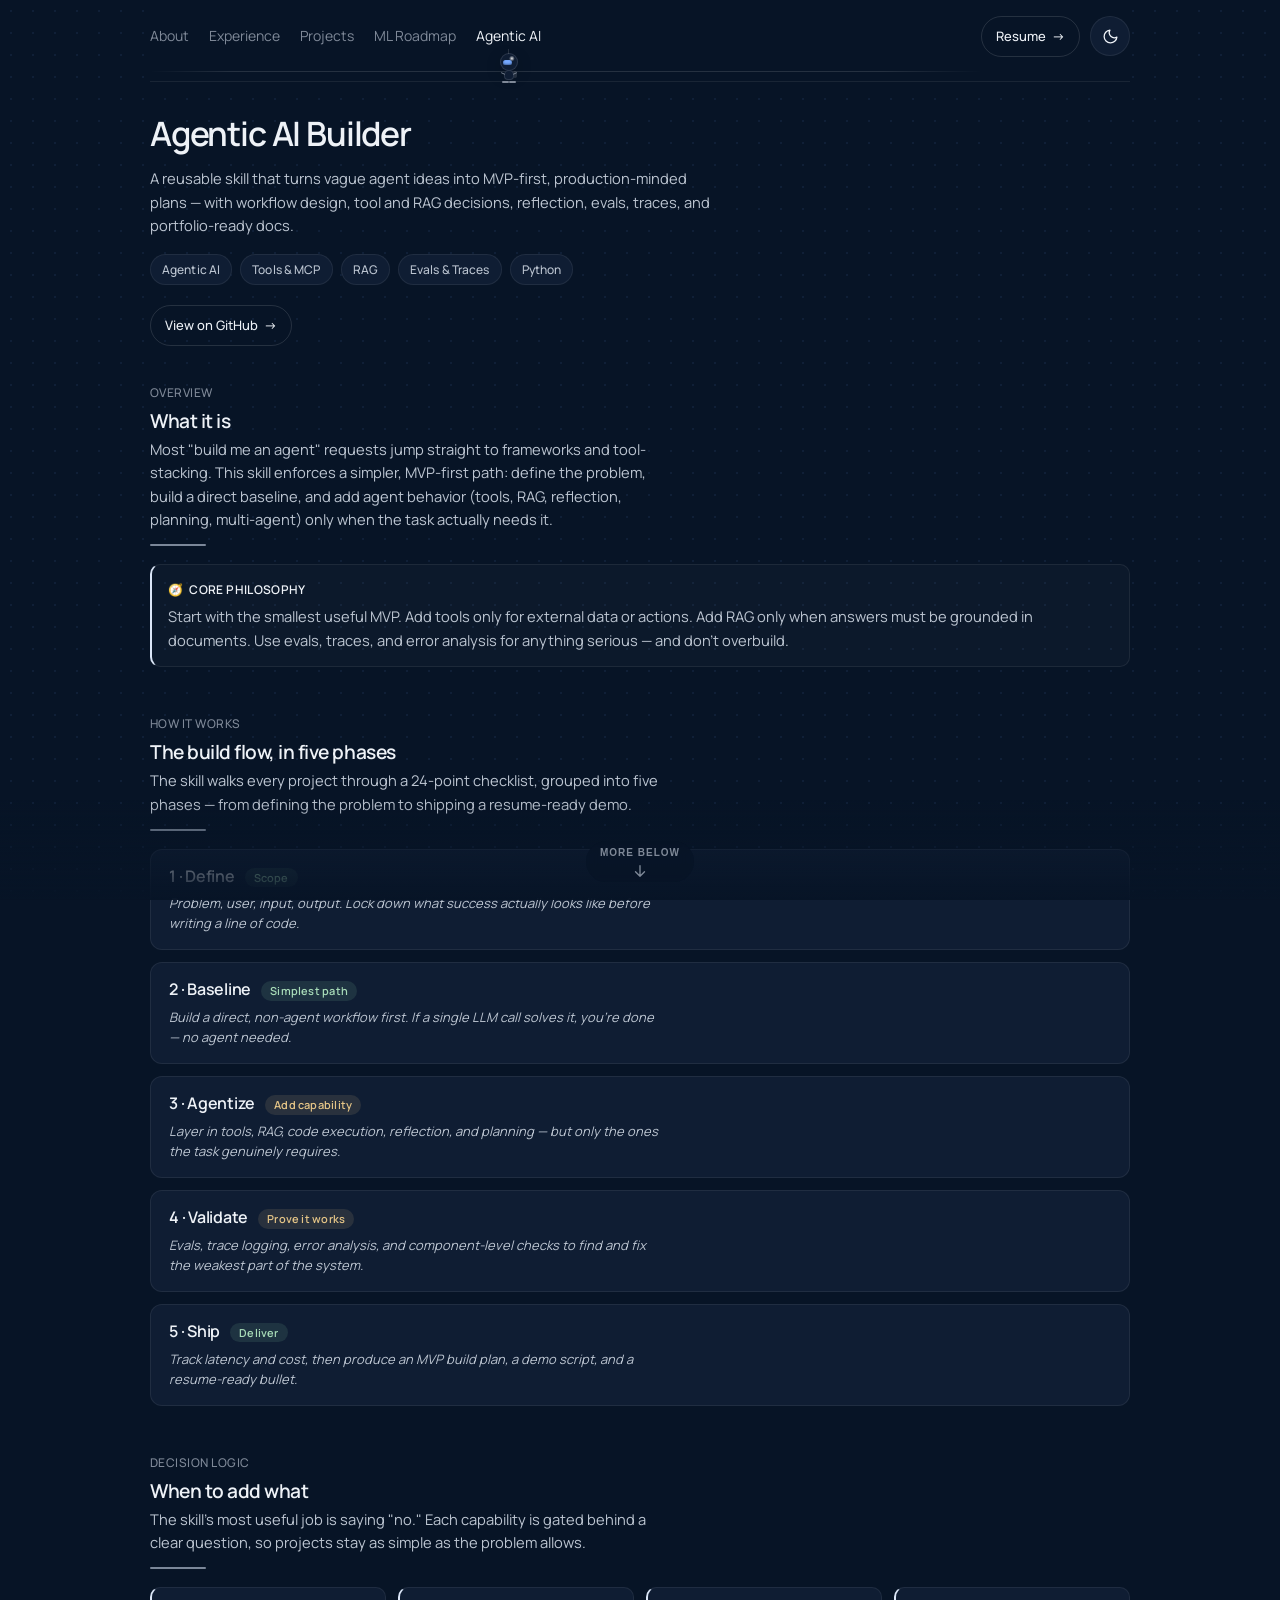
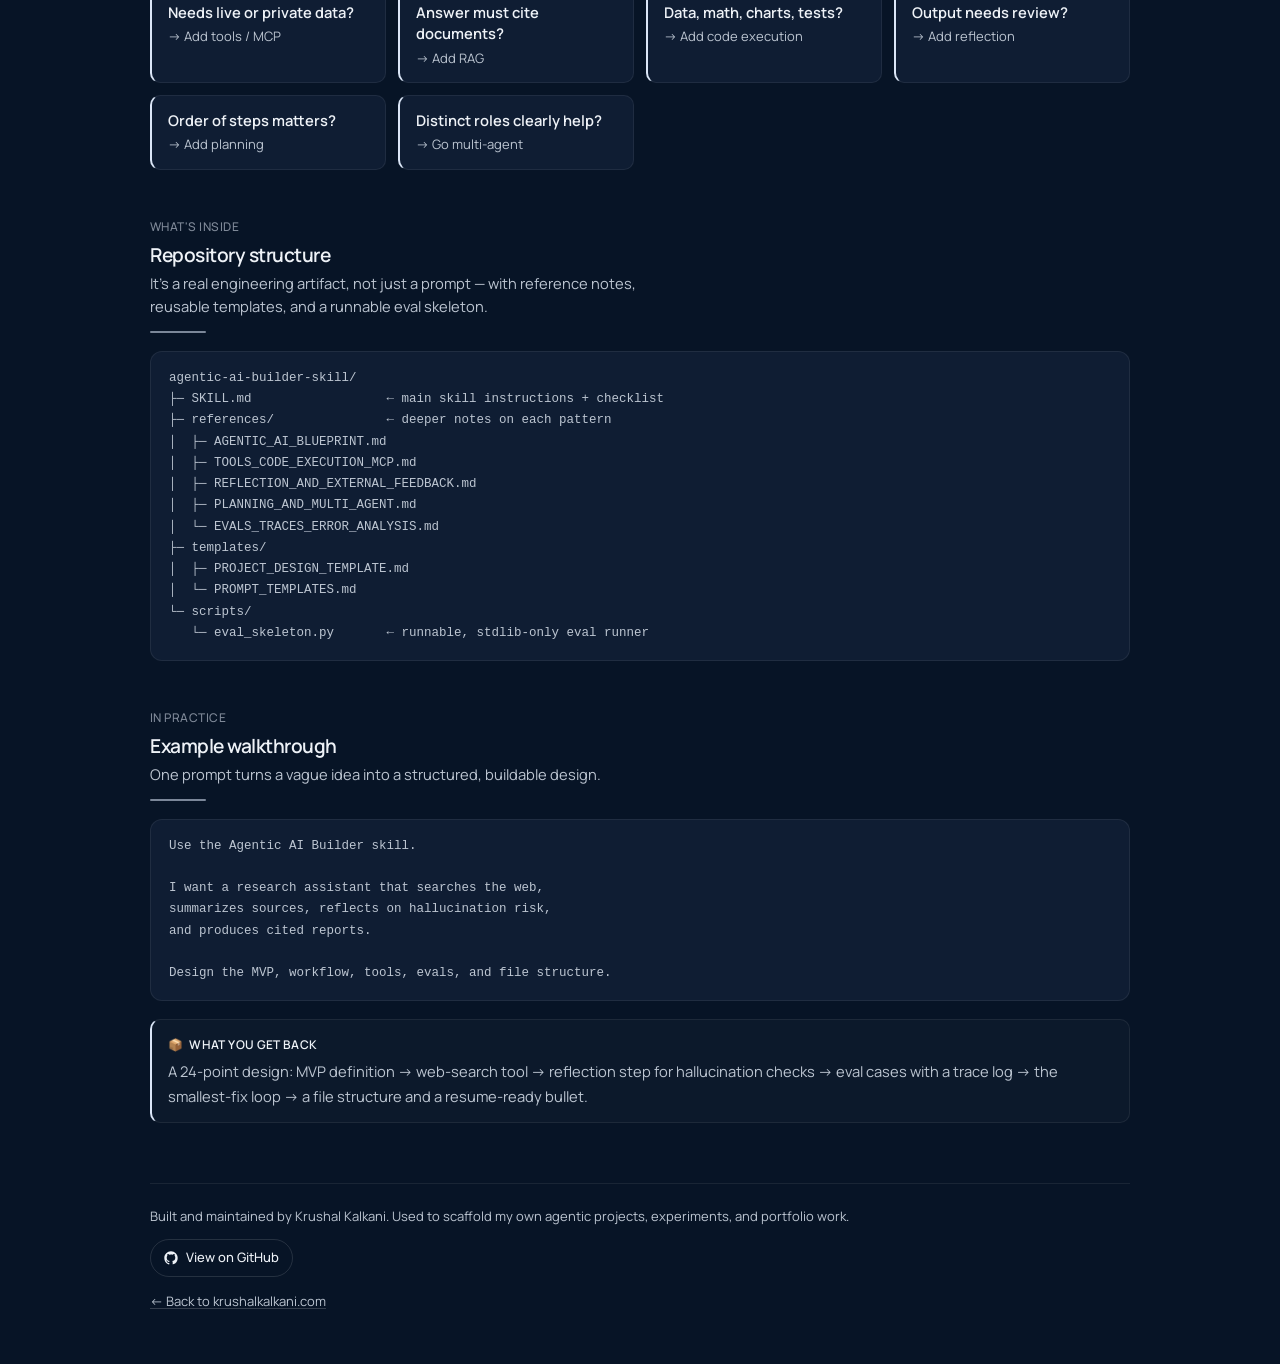
==== commit 45df4d24: "Add resume link to navigation in ai-skill.html, index.html, and ml-roadmap.html. Implement scroll cu" ====
--- a/ai-skill.html
+++ b/ai-skill.html
@@ -51,6 +51,14 @@
         </div>
 
         <div class="side-tools">
+          <a
+            class="nav-resume"
+            href="./Krushal_Kalkani_ML_Resume.pdf"
+            target="_blank"
+            rel="noopener noreferrer"
+          >
+            Resume <span class="arrow" aria-hidden="true">→</span>
+          </a>
           <button
             id="themeToggle"
             class="theme-toggle"
@@ -107,6 +115,7 @@
               View on GitHub <span class="arrow" aria-hidden="true">→</span>
             </a>
           </div>
+
         </section>
 
         <section class="phase" aria-labelledby="why-title">
@@ -346,6 +355,27 @@
       </div>
     </main>
 
+    <div class="scroll-cue is-hidden" id="scrollCue" aria-hidden="true">
+      <div class="scroll-cue__fade" aria-hidden="true"></div>
+      <button
+        type="button"
+        class="scroll-cue__btn"
+        aria-label="Scroll down for more content"
+      >
+        <span class="scroll-cue__label">More below</span>
+        <svg class="scroll-cue__icon" viewBox="0 0 24 24" aria-hidden="true">
+          <path
+            d="M12 5v14M6 13l6 6 6-6"
+            fill="none"
+            stroke="currentColor"
+            stroke-width="1.8"
+            stroke-linecap="round"
+            stroke-linejoin="round"
+          />
+        </svg>
+      </button>
+    </div>
+
     <script>
       (function () {
         const themeToggle = document.getElementById("themeToggle");
@@ -481,6 +511,49 @@
         );
         revealEls.forEach((el) => observer.observe(el));
       })();
+
+      (function () {
+        const cue = document.getElementById("scrollCue");
+        const btn = cue?.querySelector(".scroll-cue__btn");
+        if (!cue || !btn) {
+          return;
+        }
+
+        const reduceMotion = window.matchMedia(
+          "(prefers-reduced-motion: reduce)",
+        ).matches;
+
+        const isScrollable = () => {
+          const scroller = document.scrollingElement || document.documentElement;
+          return scroller.scrollHeight > window.innerHeight + 56;
+        };
+
+        const isNearBottom = () => {
+          const scroller = document.scrollingElement || document.documentElement;
+          return (
+            scroller.scrollTop + window.innerHeight >= scroller.scrollHeight - 80
+          );
+        };
+
+        const update = () => {
+          const show =
+            isScrollable() && !isNearBottom() && window.scrollY < 72;
+          cue.classList.toggle("is-hidden", !show);
+          cue.setAttribute("aria-hidden", String(!show));
+        };
+
+        btn.addEventListener("click", () => {
+          window.scrollBy({
+            top: window.innerHeight * 0.65,
+            behavior: reduceMotion ? "auto" : "smooth",
+          });
+        });
+
+        window.addEventListener("scroll", update, { passive: true });
+        window.addEventListener("resize", update);
+        window.updateScrollCue = update;
+        update();
+      })();
     </script>
   </body>
 </html>
--- a/style.css
+++ b/style.css
@@ -52,23 +52,76 @@
 }
 
 body[data-theme="light"] {
-  --bg: #eef4ff;
+  --bg: #f7f9fc;
   --surface: #ffffff;
-  --text: #171a20;
-  --text-soft: #4c5562;
-  --text-faint: #7a8390;
-  --line: rgba(23, 26, 32, 0.08);
-  --line-strong: rgba(23, 26, 32, 0.14);
-  --accent: #171a20;
-  --underline: rgba(23, 26, 32, 0.18);
-  --underline-strong: rgba(23, 26, 32, 0.38);
-  --hover-surface: rgba(23, 26, 32, 0.04);
-  --dot: rgba(24, 70, 128, 0.08);
-  --badge-beginner-bg: rgba(42, 140, 74, 0.1);
-  --badge-beginner-text: #2a7d49;
-  --badge-intermediate-bg: rgba(160, 110, 30, 0.1);
-  --badge-intermediate-text: #8a5f1f;
-  --callout-bg: rgba(23, 26, 32, 0.035);
+  --text: #0f1419;
+  --text-soft: #2a3340;
+  --text-faint: #566070;
+  --line: rgba(15, 20, 25, 0.1);
+  --line-strong: rgba(15, 20, 25, 0.16);
+  --accent: #0f1419;
+  --underline: rgba(15, 20, 25, 0.22);
+  --underline-strong: rgba(15, 20, 25, 0.45);
+  --hover-surface: rgba(15, 20, 25, 0.05);
+  --dot: rgba(24, 70, 128, 0.06);
+  --badge-beginner-bg: rgba(34, 130, 68, 0.12);
+  --badge-beginner-text: #1f6b3f;
+  --badge-intermediate-bg: rgba(150, 100, 24, 0.12);
+  --badge-intermediate-text: #7a5318;
+  --callout-bg: rgba(15, 20, 25, 0.04);
+  color: var(--text-soft);
+}
+
+body[data-theme="light"] .lead {
+  color: var(--text);
+  font-weight: 500;
+}
+
+body[data-theme="light"] .hero-text,
+body[data-theme="light"] .item-copy p,
+body[data-theme="light"] .section-lead,
+body[data-theme="light"] .project-card__hook,
+body[data-theme="light"] .role-block p,
+body[data-theme="light"] .contact-line {
+  color: var(--text-soft);
+}
+
+body[data-theme="light"] .side-link {
+  color: var(--text-faint);
+}
+
+body[data-theme="light"] .side-link:hover,
+body[data-theme="light"] .side-link.active {
+  color: var(--text);
+}
+
+body[data-theme="light"] .nav-resume {
+  color: var(--text);
+  border-color: color-mix(in srgb, var(--text) 22%, var(--line));
+}
+
+body[data-theme="light"] .inline-links {
+  color: var(--text-soft);
+}
+
+body[data-theme="light"] .social-link {
+  background: #ffffff;
+  border-color: color-mix(in srgb, var(--text) 18%, var(--line));
+}
+
+body[data-theme="light"] .section-heading-wrap h2,
+body[data-theme="light"] .item-copy h3,
+body[data-theme="light"] .experience-card__head h3,
+body[data-theme="light"] .project-card__title-row h3,
+body[data-theme="light"] .roadmap-hero h1,
+body[data-theme="light"] .phase-title {
+  color: var(--text);
+}
+
+body[data-theme="light"] .eyebrow,
+body[data-theme="light"] .section-label,
+body[data-theme="light"] .phase-eyebrow {
+  color: var(--text-faint);
 }
 
 img {
@@ -120,7 +173,7 @@
 .side-nav::after {
   content: "";
   position: absolute;
-  right: 62px;
+  right: 148px;
   bottom: 9px;
   left: 0;
   height: 1px;
@@ -319,7 +372,49 @@
 }
 
 .side-tools {
+  display: flex;
+  align-items: center;
+  gap: 10px;
   flex-shrink: 0;
+}
+
+.nav-resume {
+  display: inline-flex;
+  align-items: center;
+  gap: 6px;
+  padding: 8px 14px;
+  border: 1px solid var(--line-strong);
+  border-radius: 999px;
+  background: transparent;
+  color: var(--text);
+  text-decoration: none;
+  font-size: 13px;
+  font-weight: 500;
+  white-space: nowrap;
+  transition:
+    border-color var(--transition),
+    background var(--transition),
+    color var(--transition),
+    transform var(--transition);
+}
+
+.nav-resume:hover {
+  border-color: var(--accent);
+  background: color-mix(in srgb, var(--accent) 8%, transparent);
+  transform: translateY(-1px);
+}
+
+.nav-resume:focus-visible {
+  outline: 2px solid var(--accent);
+  outline-offset: 4px;
+}
+
+.nav-resume .arrow {
+  transition: transform var(--transition);
+}
+
+.nav-resume:hover .arrow {
+  transform: translateX(2px);
 }
 
 .theme-toggle {
@@ -404,7 +499,7 @@
 .item-copy p,
 .contact-line {
   max-width: 54ch;
-  margin-bottom: 12px;
+  margin-bottom: 0;
   color: var(--text-soft);
   font-size: clamp(0.92rem, 1.05vw, 0.96rem);
   font-weight: 400;
@@ -413,6 +508,11 @@
 
 .lead {
   color: var(--text-soft);
+}
+
+.hero-copy > .lead,
+.hero-copy > .hero-text {
+  margin-bottom: 16px;
 }
 
 .contact-line a {
@@ -449,6 +549,48 @@
   text-decoration-color: var(--underline-strong);
 }
 
+.social-links {
+  display: flex;
+  flex-wrap: wrap;
+  gap: 12px;
+  margin-top: 22px;
+}
+
+.social-link {
+  display: inline-flex;
+  align-items: center;
+  justify-content: center;
+  width: 40px;
+  height: 40px;
+  border: 1px solid var(--line);
+  border-radius: 999px;
+  background: var(--surface);
+  color: var(--text-soft);
+  text-decoration: none;
+  transition:
+    color var(--transition),
+    border-color var(--transition),
+    background var(--transition),
+    transform var(--transition);
+}
+
+.social-link svg {
+  width: 18px;
+  height: 18px;
+  fill: currentColor;
+}
+
+.social-link:hover {
+  color: var(--text);
+  border-color: var(--line-strong);
+  transform: translateY(-1px);
+}
+
+.social-link:focus-visible {
+  outline: 2px solid var(--accent);
+  outline-offset: 4px;
+}
+
 .hero-media {
   max-width: 260px;
   display: flex;
@@ -456,13 +598,120 @@
   gap: 10px;
 }
 
+.portrait-card {
+  position: relative;
+  width: 100%;
+  margin: 0;
+  padding: 6px;
+  border-radius: 18px;
+  overflow: hidden;
+  background: linear-gradient(
+    155deg,
+    var(--line-strong),
+    transparent 45%,
+    transparent 60%,
+    var(--line-strong)
+  );
+  box-shadow:
+    0 18px 40px -22px rgba(2, 8, 20, 0.7),
+    0 2px 10px -4px rgba(2, 8, 20, 0.4);
+  transition:
+    transform var(--transition),
+    box-shadow var(--transition);
+}
+
+.portrait-card::before {
+  content: "";
+  position: absolute;
+  inset: -1px;
+  border-radius: inherit;
+  padding: 1px;
+  background: linear-gradient(
+    160deg,
+    rgba(118, 169, 255, 0.55),
+    transparent 40%,
+    transparent 65%,
+    rgba(118, 169, 255, 0.25)
+  );
+  -webkit-mask:
+    linear-gradient(#000 0 0) content-box,
+    linear-gradient(#000 0 0);
+  mask:
+    linear-gradient(#000 0 0) content-box,
+    linear-gradient(#000 0 0);
+  -webkit-mask-composite: xor;
+  mask-composite: exclude;
+  opacity: 0.9;
+  pointer-events: none;
+}
+
+.portrait-card::after {
+  content: "";
+  position: absolute;
+  inset: 6px;
+  z-index: 2;
+  border-radius: 13px;
+  background:
+    radial-gradient(
+      ellipse 90% 70% at 50% 35%,
+      transparent 40%,
+      rgba(7, 20, 38, 0.22) 100%
+    ),
+    linear-gradient(
+      180deg,
+      transparent 50%,
+      rgba(7, 20, 38, 0.45) 100%
+    );
+  pointer-events: none;
+  transition: opacity var(--transition);
+}
+
+.portrait-card:hover {
+  transform: translateY(-3px);
+  box-shadow:
+    0 26px 52px -24px rgba(2, 8, 20, 0.78),
+    0 4px 14px -4px rgba(2, 8, 20, 0.45);
+}
+
+.portrait-card:hover::after {
+  opacity: 0.65;
+}
+
 .portrait {
+  position: relative;
+  z-index: 1;
+  display: block;
   width: 100%;
   aspect-ratio: 3 / 4;
   object-fit: cover;
-  object-position: top center;
-  border-radius: 12px;
-  border: 1px solid var(--line);
+  /* Crop toward face/upper body on the stadium photo */
+  object-position: center 14%;
+  transform: scale(1.14);
+  transform-origin: center 18%;
+  border-radius: 13px;
+  filter: contrast(1.06) saturate(0.88) brightness(0.96);
+  transition:
+    filter 420ms ease,
+    transform 420ms ease;
+}
+
+.portrait-card:hover .portrait {
+  filter: contrast(1.08) saturate(1) brightness(1.02);
+  transform: scale(1.17);
+}
+
+body[data-theme="light"] .portrait {
+  filter: contrast(1.05) saturate(1.02) brightness(1.03);
+}
+
+body[data-theme="light"] .portrait-card::after {
+  background:
+    radial-gradient(
+      ellipse 90% 70% at 50% 35%,
+      transparent 45%,
+      rgba(7, 20, 38, 0.08) 100%
+    ),
+    linear-gradient(180deg, transparent 55%, rgba(7, 20, 38, 0.12) 100%);
 }
 
 .section {
@@ -490,68 +739,183 @@
   letter-spacing: 0.03em;
 }
 
-.project-tabs {
-  display: grid;
-  grid-template-columns: 210px minmax(0, 1fr);
-  gap: 18px;
-}
-
-.project-tab-list {
+.section-lead {
+  margin-top: 10px;
+  color: var(--text-soft);
+  font-size: 14px;
+  line-height: 1.6;
+  max-width: 52ch;
+}
+
+.experience-list {
+  display: flex;
+  flex-direction: column;
+  gap: 14px;
+  margin-top: 4px;
+}
+
+.experience-card {
+  padding: 18px 20px;
+  border: 1px solid var(--line);
+  border-radius: 14px;
+  background: var(--surface);
+  transition: border-color var(--transition);
+}
+
+.experience-card:hover {
+  border-color: var(--line-strong);
+}
+
+.experience-card__head {
+  margin-bottom: 16px;
+  padding-bottom: 12px;
+  border-bottom: 1px solid var(--line);
+}
+
+.experience-card__head h3 {
+  margin-bottom: 4px;
+  color: var(--text);
+  font-size: 1.1rem;
+  font-weight: 600;
+  letter-spacing: -0.025em;
+}
+
+.role-block--highlight {
+  border-left-width: 2px;
+  border-left-color: var(--accent);
+}
+
+.role-badge {
+  display: inline-flex;
+  align-self: flex-start;
+  padding: 2px 9px;
+  margin-bottom: 4px;
+  border-radius: 999px;
+  font-size: 10px;
+  font-weight: 600;
+  letter-spacing: 0.04em;
+  text-transform: uppercase;
+  background: var(--badge-beginner-bg);
+  color: var(--badge-beginner-text);
+}
+
+.role-badge--lead {
+  background: var(--badge-intermediate-bg);
+  color: var(--badge-intermediate-text);
+}
+
+.role-badge--ops,
+.role-badge--industry {
+  background: color-mix(in srgb, var(--accent) 12%, transparent);
+  color: var(--text-soft);
+}
+
+.tag-list {
+  display: flex;
+  flex-wrap: wrap;
+  gap: 6px;
+  margin-top: 10px;
+}
+
+.tag-list .skill-tag {
+  font-size: 11px;
+  padding: 3px 10px;
+}
+
+.card-actions {
+  margin-top: 14px;
+  padding-top: 12px;
+  border-top: 1px solid var(--line);
+}
+
+.project-list {
+  list-style: none;
+  margin: 4px 0 0;
+  padding: 0;
+  display: flex;
+  flex-direction: column;
+  gap: 12px;
+}
+
+.project-card {
+  padding: 18px 20px;
+  border: 1px solid var(--line);
+  border-radius: 14px;
+  background: var(--surface);
+  transition:
+    border-color var(--transition),
+    transform var(--transition);
+}
+
+.project-card:hover {
+  border-color: var(--line-strong);
+  transform: translateY(-1px);
+}
+
+.project-card--featured {
+  border-color: color-mix(in srgb, var(--accent) 35%, var(--line));
+  background: color-mix(in srgb, var(--accent) 4%, var(--surface));
+}
+
+.project-card__body {
   display: flex;
   flex-direction: column;
   gap: 8px;
 }
 
-.project-tab {
-  width: 100%;
-  display: flex;
-  align-items: center;
-  gap: 12px;
-  padding: 12px 14px;
-  border: 1px solid transparent;
-  border-radius: 12px;
-  background: transparent;
+.project-card__title-row {
+  display: flex;
+  align-items: baseline;
+  flex-wrap: wrap;
+  gap: 8px 10px;
+}
+
+.project-card__title-row h3 {
+  margin: 0;
+  color: var(--text);
+  font-size: 1.05rem;
+  font-weight: 600;
+  letter-spacing: -0.02em;
+}
+
+.project-card__stat {
   color: var(--text-faint);
-  text-align: left;
-  cursor: pointer;
-  transition:
-    color var(--transition),
-    border-color var(--transition),
-    background var(--transition);
-}
-
-.project-tab:hover {
-  color: var(--text);
-  border-color: var(--line);
-  background: var(--hover-surface);
-}
-
-.project-tab.active {
-  color: var(--text);
-  border-color: var(--line-strong);
-  background: var(--surface);
-}
-
-.project-tab-index {
-  color: var(--text-faint);
+  font-size: 12px;
+  font-weight: 500;
+}
+
+.project-card__hook {
+  margin: 0;
+  color: var(--text-soft);
+  font-size: 14px;
+  line-height: 1.55;
+  max-width: 62ch;
+}
+
+.project-metrics {
+  margin: 0;
+  padding-left: 18px;
+  color: var(--text-soft);
   font-size: 13px;
-  flex-shrink: 0;
-}
-
-.project-tab-title {
+  line-height: 1.55;
+}
+
+.project-metrics li + li {
+  margin-top: 4px;
+}
+
+.project-card__actions {
+  display: flex;
+  flex-wrap: wrap;
+  gap: 8px;
+  margin-top: 4px;
+}
+
+.role-block p {
+  margin-bottom: 0;
+  color: var(--text-soft);
   font-size: 14px;
-  line-height: 1.45;
-}
-
-.project-panel {
-  display: none;
-  grid-template-columns: minmax(0, 1fr);
-  gap: 0;
-  padding: 4px 0;
-}
-
-.project-panel.active {
-  display: grid;
+  line-height: 1.55;
 }
 
 .list-item {
@@ -572,25 +936,6 @@
   font-weight: 600;
   line-height: 1.3;
   letter-spacing: -0.03em;
-}
-
-.experience-item {
-  grid-template-columns: 1fr;
-  gap: 0;
-}
-
-.experience-item .item-copy {
-  padding: 0;
-}
-
-.experience-head {
-  margin-bottom: 12px;
-  padding-bottom: 10px;
-  border-bottom: 1px solid var(--line);
-}
-
-.experience-head h3 {
-  margin-bottom: 4px;
 }
 
 .experience-summary {
@@ -643,11 +988,6 @@
   line-height: 1.5;
 }
 
-.experience-links {
-  margin-top: 10px;
-  padding-left: 14px;
-}
-
 .detail-line {
   margin-bottom: 13px;
   color: var(--text-faint);
@@ -657,57 +997,180 @@
 }
 
 @media (max-width: 900px) {
+  #about,
+  #work,
+  #projects {
+    scroll-margin-top: 72px;
+  }
+
   .page-shell {
-    width: min(calc(100% - 32px), var(--max-shell));
-    gap: 20px;
+    width: min(calc(100% - 28px), var(--max-shell));
+    gap: 18px;
   }
 
   .side-nav {
-    position: static;
-    gap: 12px;
-    padding: 12px 0;
+    position: sticky;
+    top: 0;
+    z-index: 20;
+    gap: 10px;
+    padding: max(10px, env(safe-area-inset-top, 0px)) 0 10px;
+    background: color-mix(in srgb, var(--bg) 92%, transparent);
+    backdrop-filter: blur(10px);
+    -webkit-backdrop-filter: blur(10px);
+    border-bottom: 1px solid var(--line);
   }
 
   .side-links {
-    gap: 10px 16px;
+    flex: 1;
+    min-width: 0;
+    flex-wrap: nowrap;
+    overflow-x: auto;
+    overscroll-behavior-x: contain;
+    -webkit-overflow-scrolling: touch;
+    scrollbar-width: none;
+    gap: 8px;
+    padding: 2px 2px 2px 0;
+  }
+
+  .side-links::-webkit-scrollbar {
+    display: none;
+  }
+
+  .side-link {
+    flex-shrink: 0;
+    padding: 9px 14px;
+    border-radius: 999px;
+    border: 1px solid transparent;
+    font-size: 13px;
+    font-weight: 500;
+    line-height: 1;
+    white-space: nowrap;
+  }
+
+  .side-link.active {
+    background: var(--surface);
+    border-color: var(--line-strong);
+    box-shadow: 0 1px 2px rgba(2, 8, 20, 0.06);
+  }
+
+  body[data-theme="light"] .side-nav {
+    background: color-mix(in srgb, var(--bg) 94%, transparent);
+  }
+
+  body[data-theme="light"] .side-link.active {
+    background: #ffffff;
+    box-shadow: 0 1px 3px rgba(15, 20, 25, 0.08);
+  }
+
+  .side-tools {
+    flex-shrink: 0;
+    margin-left: 4px;
+    gap: 8px;
+  }
+
+  .nav-resume {
+    padding: 7px 12px;
+    font-size: 12px;
+  }
+
+  .theme-toggle {
+    width: 38px;
+    height: 38px;
   }
 
   .hero {
-    grid-template-columns: 1fr;
-    gap: 28px;
+    display: flex;
+    flex-direction: column;
+    gap: 24px;
   }
 
   .hero-media {
-    max-width: 240px;
-    margin: 0 auto;
+    order: -1;
+    width: min(280px, 82vw);
+    max-width: none;
+    margin: 4px auto 0;
     align-items: center;
     text-align: center;
   }
 
-  .project-tabs {
-    grid-template-columns: 1fr;
-    gap: 14px;
-  }
-
-  .project-tab-list {
-    overflow-x: auto;
-    flex-direction: row;
-    padding-bottom: 4px;
-  }
-
-  .project-tab {
-    min-width: 180px;
+  /* Hero photo is above the fold on mobile — show immediately */
+  .has-js .hero-media[data-reveal] {
+    opacity: 1;
+    transform: none;
+  }
+
+  .portrait {
+    transform: scale(1.05);
+    object-position: center 10%;
+    filter: contrast(1.05) saturate(0.95) brightness(1);
+  }
+
+  .portrait-card::after {
+    opacity: 0.55;
+    background:
+      radial-gradient(
+        ellipse 90% 70% at 50% 35%,
+        transparent 50%,
+        rgba(7, 20, 38, 0.12) 100%
+      ),
+      linear-gradient(180deg, transparent 58%, rgba(7, 20, 38, 0.28) 100%);
+  }
+
+  .experience-card,
+  .project-card {
+    padding: 16px 18px;
+  }
+
+  .project-card__actions {
+    gap: 6px;
   }
 }
 
 @media (max-width: 640px) {
   .page-shell {
+    width: min(calc(100% - 20px), var(--max-shell));
     padding-bottom: 40px;
+  }
+
+  .side-nav {
+    padding-bottom: 8px;
+  }
+
+  .side-link {
+    padding: 8px 12px;
+    font-size: 12px;
+  }
+
+  .theme-toggle {
+    width: 36px;
+    height: 36px;
   }
 
   .hero {
     padding-top: 0;
-    padding-bottom: 32px;
+    padding-bottom: 28px;
+    gap: 20px;
+  }
+
+  .hero-media {
+    width: min(260px, 88vw);
+    margin-top: 0;
+  }
+
+  .portrait-card {
+    padding: 5px;
+  }
+
+  .portrait {
+    transform: none;
+    object-position: center 8%;
+    border-radius: 12px;
+  }
+
+  .portrait-card::after {
+    inset: 5px;
+    border-radius: 12px;
+    opacity: 0.45;
   }
 
   .lead,
@@ -718,8 +1181,7 @@
     font-size: 0.9rem;
   }
 
-  .list-item,
-  .project-panel {
+  .list-item {
     grid-template-columns: 1fr;
     gap: 10px;
   }
@@ -728,21 +1190,115 @@
     font-size: 1.16rem;
   }
 
-  .experience-head {
-    margin-bottom: 16px;
-  }
-
   .role-heading h4 {
     font-size: 0.95rem;
   }
 
-  .project-tab {
-    min-width: 156px;
-    padding: 10px 12px;
-  }
-
-  .project-tab-title {
-    font-size: 13px;
+  .experience-card,
+  .project-card {
+    padding: 14px 16px;
+  }
+
+  .project-card__actions .course-action {
+    width: 100%;
+    justify-content: center;
+  }
+}
+
+/* ===== Scroll cue ===== */
+
+.scroll-cue {
+  position: fixed;
+  inset: auto 0 0;
+  z-index: 8;
+  display: flex;
+  justify-content: center;
+  padding-bottom: max(18px, env(safe-area-inset-bottom, 0px));
+  pointer-events: none;
+  opacity: 1;
+  transition:
+    opacity 0.35s ease,
+    transform 0.35s ease;
+}
+
+.scroll-cue.is-hidden {
+  opacity: 0;
+  transform: translateY(10px);
+  pointer-events: none;
+}
+
+.scroll-cue__fade {
+  position: absolute;
+  inset: auto 0 0;
+  width: 100%;
+  height: 100px;
+  background: linear-gradient(
+    to top,
+    color-mix(in srgb, var(--bg) 96%, transparent) 0%,
+    transparent 100%
+  );
+  pointer-events: none;
+}
+
+.scroll-cue__btn {
+  position: relative;
+  display: flex;
+  flex-direction: column;
+  align-items: center;
+  gap: 4px;
+  padding: 6px 14px 2px;
+  border: none;
+  border-radius: 999px;
+  background: color-mix(in srgb, var(--bg) 72%, transparent);
+  backdrop-filter: blur(6px);
+  -webkit-backdrop-filter: blur(6px);
+  color: var(--text-faint);
+  cursor: pointer;
+  pointer-events: auto;
+  transition:
+    color var(--transition),
+    transform var(--transition);
+}
+
+.scroll-cue__btn:hover {
+  color: var(--text);
+  transform: translateY(-1px);
+}
+
+.scroll-cue__btn:focus-visible {
+  outline: 2px solid var(--accent);
+  outline-offset: 4px;
+}
+
+.scroll-cue__label {
+  font-size: 10px;
+  font-weight: 600;
+  letter-spacing: 0.1em;
+  text-transform: uppercase;
+}
+
+.scroll-cue__icon {
+  width: 18px;
+  height: 18px;
+  animation: scroll-cue-bob 2.2s ease-in-out infinite;
+}
+
+@keyframes scroll-cue-bob {
+  0%,
+  100% {
+    transform: translateY(0);
+    opacity: 0.5;
+  }
+
+  50% {
+    transform: translateY(5px);
+    opacity: 1;
+  }
+}
+
+@media (prefers-reduced-motion: reduce) {
+  .scroll-cue__icon {
+    animation: none;
   }
 }
 
@@ -1302,49 +1858,3 @@
   }
 }
 
-/* Pixel-square halftone portrait */
-.pixel-portrait {
-  position: relative;
-  width: 100%;
-  aspect-ratio: 3 / 4;
-  border-radius: 12px;
-  border: 1px solid var(--line);
-  overflow: hidden;
-  background-color: var(--surface);
-  background-image: radial-gradient(
-    var(--line-strong) 0.75px,
-    transparent 0.75px
-  );
-  background-size: 11px 11px;
-  background-position: center;
-}
-
-.pixel-portrait__canvas {
-  position: absolute;
-  inset: 0;
-  width: 100%;
-  height: 100%;
-  display: block;
-  opacity: 0;
-  transition: opacity 500ms ease;
-}
-
-.pixel-portrait.is-ready .pixel-portrait__canvas {
-  opacity: 1;
-}
-
-.pixel-portrait__src {
-  position: absolute;
-  inset: 0;
-  width: 100%;
-  height: 100%;
-  object-fit: cover;
-  object-position: top center;
-  border: 0;
-  border-radius: inherit;
-  transition: opacity 500ms ease;
-}
-
-.pixel-portrait.is-ready .pixel-portrait__src {
-  opacity: 0;
-}
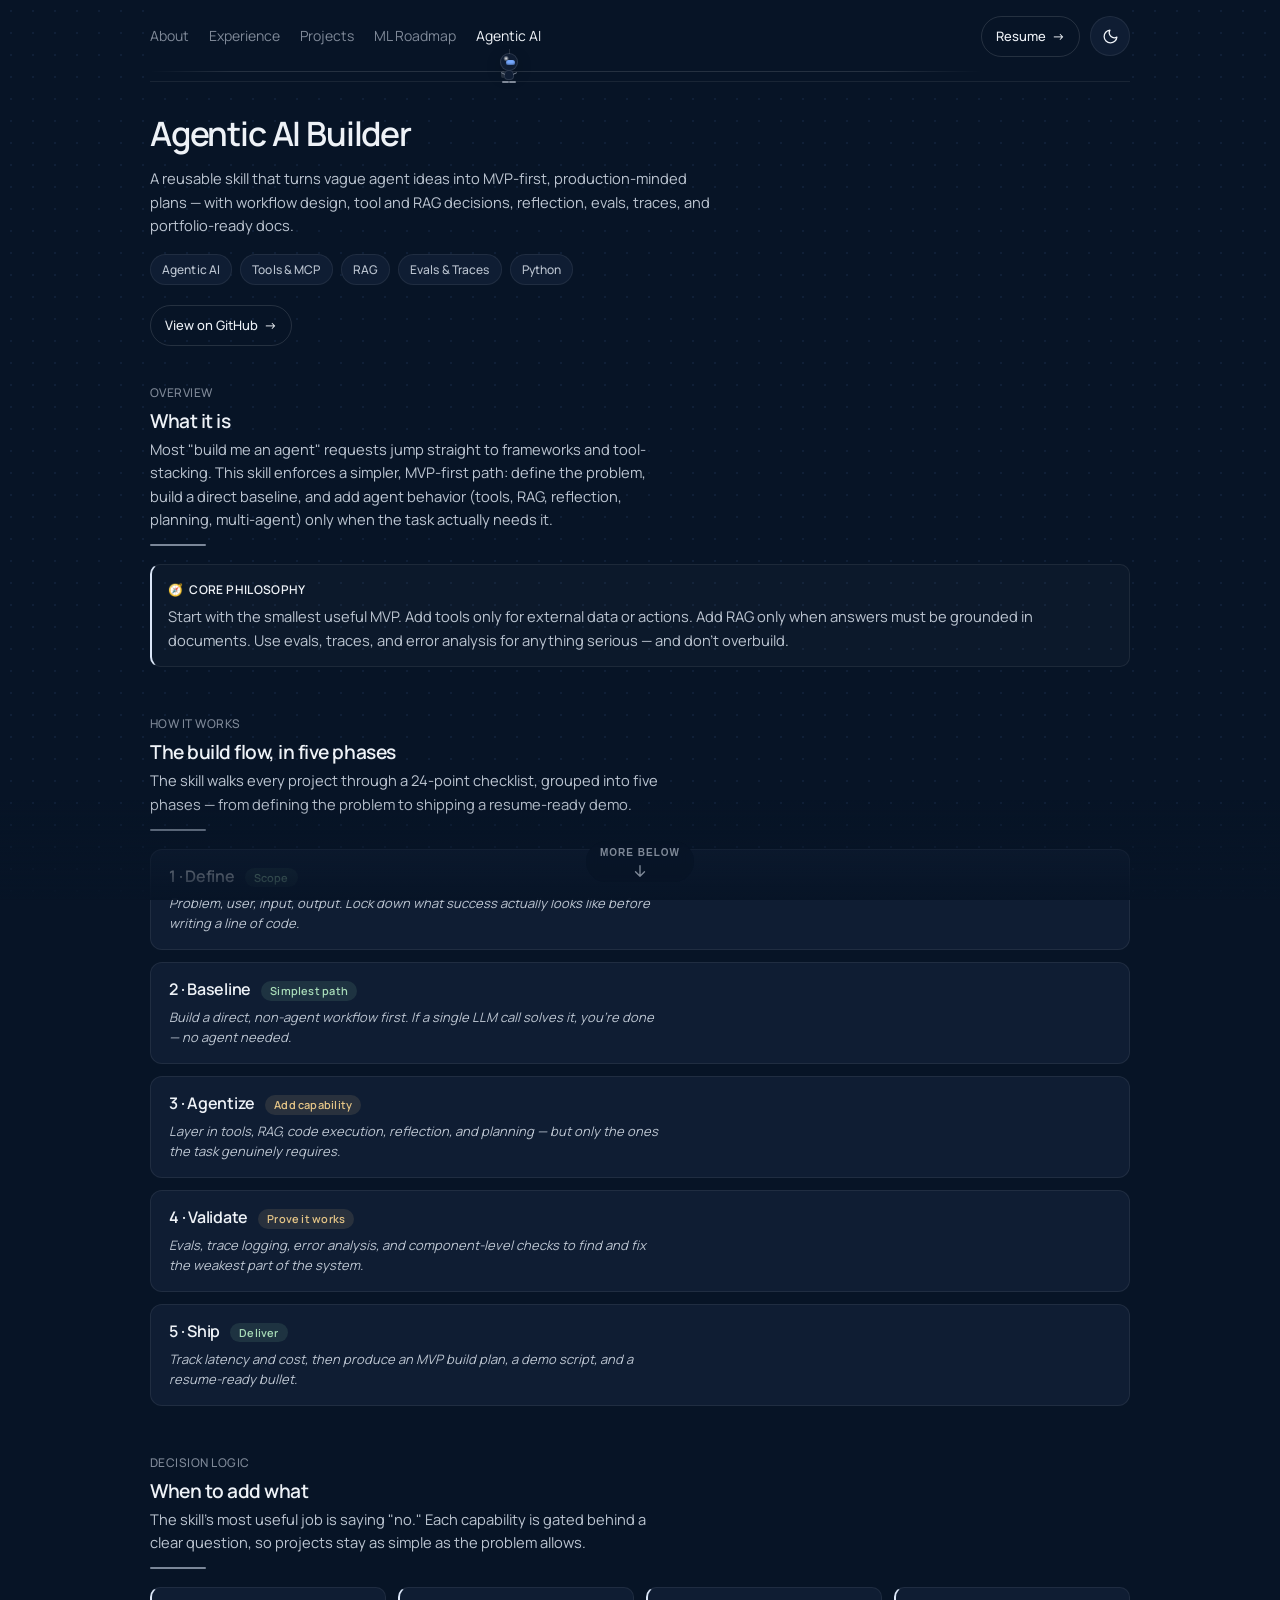
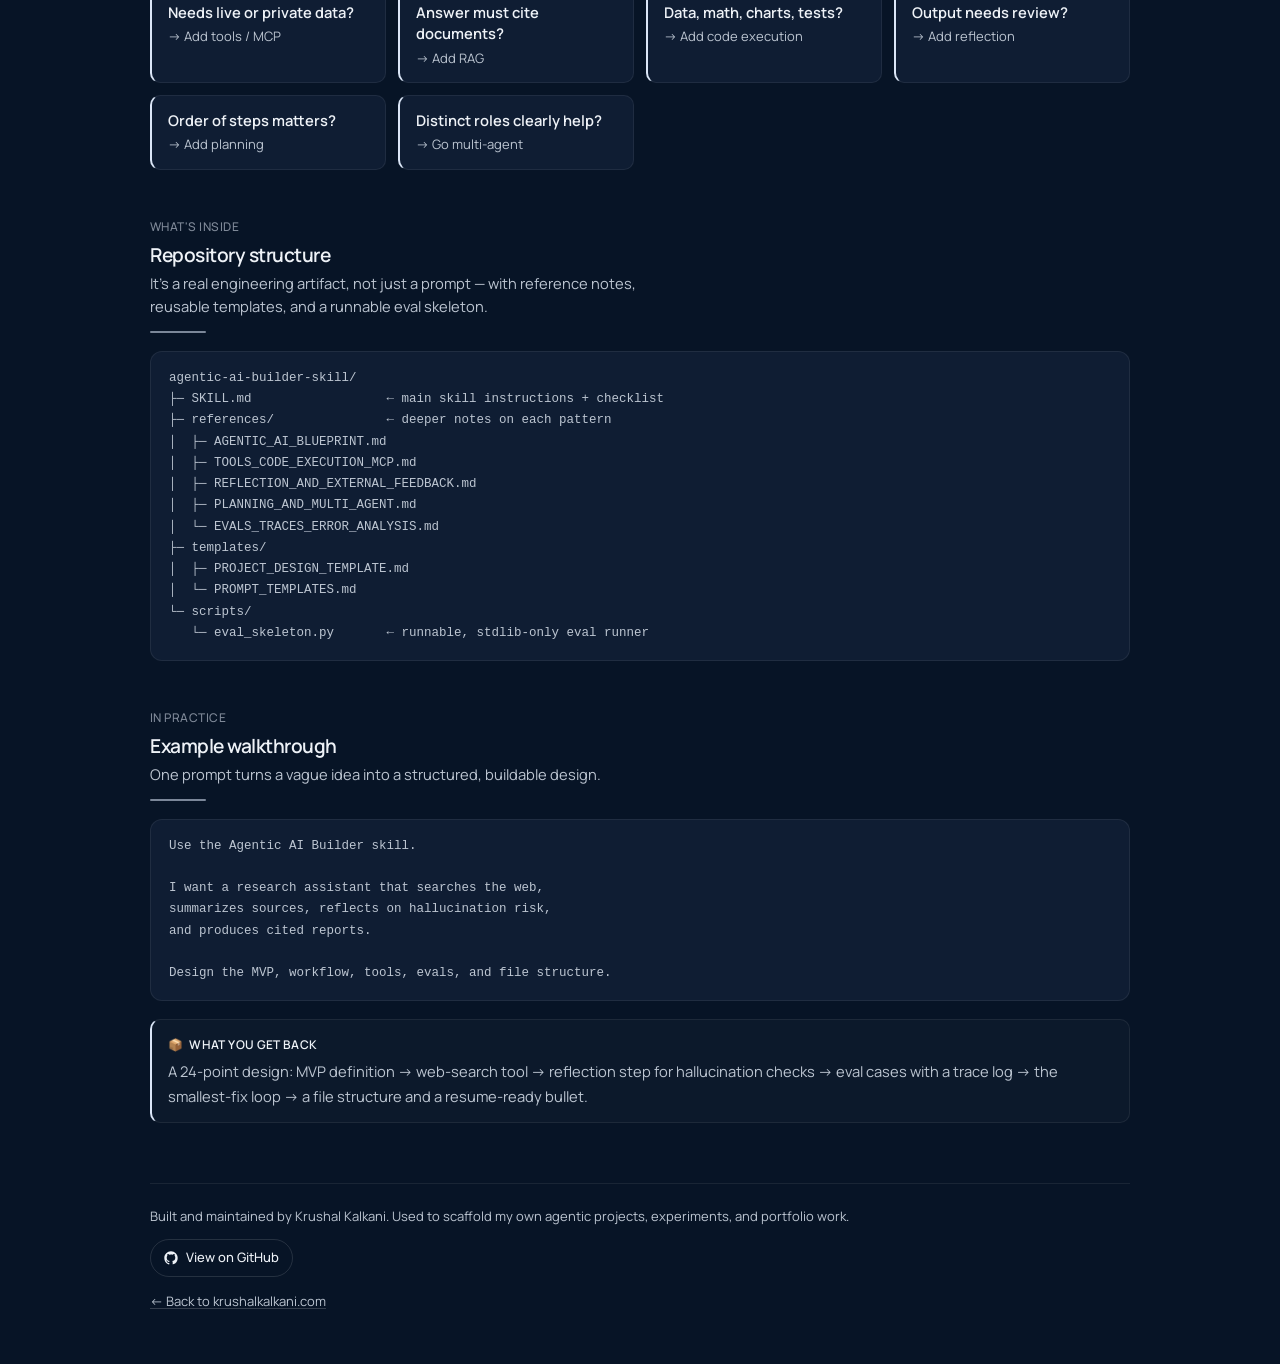
==== commit 2c137bfc: "Add color scheme meta tag and implement responsive side navigation with toggle functionality in ai-s" ====
--- a/ai-skill.html
+++ b/ai-skill.html
@@ -6,6 +6,7 @@
     <script>
       document.documentElement.classList.add("has-js");
     </script>
+    <meta name="color-scheme" content="dark light" />
     <meta
       name="description"
       content="Agentic AI Builder — a reusable Cursor/Codex skill by Krushal Kalkani that turns vague agent ideas into MVP-first plans with tools, RAG, reflection, evals, traces, and portfolio-ready docs."
@@ -29,10 +30,23 @@
     <title>Agentic AI Builder | Krushal Kalkani</title>
   </head>
 
-  <body>
+  <body data-theme="dark">
     <main class="page-shell">
-      <aside class="side-nav">
-        <nav class="side-links" aria-label="Sections">
+      <aside class="side-nav" id="siteNavBar">
+        <button
+          type="button"
+          class="nav-menu-toggle"
+          id="navMenuToggle"
+          aria-expanded="false"
+          aria-controls="siteNav"
+          aria-label="Open menu"
+        >
+          <span class="nav-menu-toggle__bar" aria-hidden="true"></span>
+          <span class="nav-menu-toggle__bar" aria-hidden="true"></span>
+          <span class="nav-menu-toggle__bar" aria-hidden="true"></span>
+        </button>
+
+        <nav class="side-links" id="siteNav" aria-label="Sections">
           <a href="index.html#about" class="side-link">About</a>
           <a href="index.html#work" class="side-link">Experience</a>
           <a href="index.html#projects" class="side-link">Projects</a>
@@ -393,14 +407,48 @@
           );
         };
 
-        const storedTheme = window.localStorage.getItem("theme");
-        applyTheme(storedTheme || "dark");
+        applyTheme("dark");
 
         themeToggle?.addEventListener("click", () => {
           const nextTheme =
             document.body.dataset.theme === "light" ? "dark" : "light";
-          window.localStorage.setItem("theme", nextTheme);
           applyTheme(nextTheme);
+        });
+      })();
+
+      (function () {
+        const nav = document.getElementById("siteNavBar");
+        const toggle = document.getElementById("navMenuToggle");
+        const links = document.getElementById("siteNav");
+        if (!nav || !toggle || !links) {
+          return;
+        }
+
+        const setOpen = (open) => {
+          nav.classList.toggle("is-open", open);
+          toggle.setAttribute("aria-expanded", String(open));
+          toggle.setAttribute("aria-label", open ? "Close menu" : "Open menu");
+          document.body.classList.toggle("nav-open", open);
+        };
+
+        toggle.addEventListener("click", () => {
+          setOpen(!nav.classList.contains("is-open"));
+        });
+
+        links.querySelectorAll("a").forEach((link) => {
+          link.addEventListener("click", () => setOpen(false));
+        });
+
+        document.addEventListener("keydown", (event) => {
+          if (event.key === "Escape") {
+            setOpen(false);
+          }
+        });
+
+        window.addEventListener("resize", () => {
+          if (window.innerWidth > 900) {
+            setOpen(false);
+          }
         });
       })();
 
--- a/style.css
+++ b/style.css
@@ -369,6 +369,64 @@
   .nav-agent {
     display: none;
   }
+}
+
+.nav-menu-toggle {
+  display: none;
+  flex-direction: column;
+  justify-content: center;
+  gap: 5px;
+  width: 40px;
+  height: 40px;
+  padding: 0;
+  border: 1px solid var(--line);
+  border-radius: 999px;
+  background: var(--surface);
+  color: var(--text);
+  cursor: pointer;
+  flex-shrink: 0;
+  transition:
+    border-color var(--transition),
+    background var(--transition),
+    transform var(--transition);
+}
+
+.nav-menu-toggle:hover {
+  border-color: var(--line-strong);
+  transform: translateY(-1px);
+}
+
+.nav-menu-toggle:focus-visible {
+  outline: 2px solid var(--accent);
+  outline-offset: 4px;
+}
+
+.nav-menu-toggle__bar {
+  display: block;
+  width: 16px;
+  height: 1.5px;
+  margin: 0 auto;
+  border-radius: 999px;
+  background: currentColor;
+  transition:
+    transform var(--transition),
+    opacity var(--transition);
+}
+
+.side-nav.is-open .nav-menu-toggle__bar:nth-child(1) {
+  transform: translateY(6.5px) rotate(45deg);
+}
+
+.side-nav.is-open .nav-menu-toggle__bar:nth-child(2) {
+  opacity: 0;
+}
+
+.side-nav.is-open .nav-menu-toggle__bar:nth-child(3) {
+  transform: translateY(-6.5px) rotate(-45deg);
+}
+
+body.nav-open {
+  overflow: hidden;
 }
 
 .side-tools {
@@ -1012,6 +1070,8 @@
     position: sticky;
     top: 0;
     z-index: 20;
+    flex-wrap: wrap;
+    align-items: center;
     gap: 10px;
     padding: max(10px, env(safe-area-inset-top, 0px)) 0 10px;
     background: color-mix(in srgb, var(--bg) 92%, transparent);
@@ -1020,31 +1080,45 @@
     border-bottom: 1px solid var(--line);
   }
 
+  .nav-menu-toggle {
+    display: inline-flex;
+    order: 1;
+    width: 38px;
+    height: 38px;
+  }
+
+  .side-tools {
+    order: 2;
+    margin-left: auto;
+  }
+
   .side-links {
-    flex: 1;
+    display: none;
+    order: 3;
+    flex: 1 1 100%;
+    flex-direction: column;
+    align-items: stretch;
+    gap: 4px;
     min-width: 0;
-    flex-wrap: nowrap;
-    overflow-x: auto;
-    overscroll-behavior-x: contain;
-    -webkit-overflow-scrolling: touch;
-    scrollbar-width: none;
-    gap: 8px;
-    padding: 2px 2px 2px 0;
-  }
-
-  .side-links::-webkit-scrollbar {
-    display: none;
+    padding: 8px 0 4px;
+    border-top: 1px solid var(--line);
+    margin-top: 2px;
+  }
+
+  .side-nav.is-open .side-links {
+    display: flex;
   }
 
   .side-link {
+    width: 100%;
     flex-shrink: 0;
-    padding: 9px 14px;
-    border-radius: 999px;
+    padding: 12px 14px;
+    border-radius: 10px;
     border: 1px solid transparent;
-    font-size: 13px;
+    font-size: 14px;
     font-weight: 500;
-    line-height: 1;
-    white-space: nowrap;
+    line-height: 1.2;
+    white-space: normal;
   }
 
   .side-link.active {
@@ -1062,12 +1136,6 @@
     box-shadow: 0 1px 3px rgba(15, 20, 25, 0.08);
   }
 
-  .side-tools {
-    flex-shrink: 0;
-    margin-left: 4px;
-    gap: 8px;
-  }
-
   .nav-resume {
     padding: 7px 12px;
     font-size: 12px;
@@ -1076,6 +1144,11 @@
   .theme-toggle {
     width: 38px;
     height: 38px;
+  }
+
+  .nav-menu-toggle {
+    width: 36px;
+    height: 36px;
   }
 
   .hero {
@@ -1085,15 +1158,14 @@
   }
 
   .hero-media {
-    order: -1;
     width: min(280px, 82vw);
     max-width: none;
-    margin: 4px auto 0;
+    margin: 28px auto 0;
     align-items: center;
     text-align: center;
   }
 
-  /* Hero photo is above the fold on mobile — show immediately */
+  /* Hero photo sits below copy on mobile — show immediately */
   .has-js .hero-media[data-reveal] {
     opacity: 1;
     transform: none;
@@ -1154,7 +1226,7 @@
 
   .hero-media {
     width: min(260px, 88vw);
-    margin-top: 0;
+    margin-top: 24px;
   }
 
   .portrait-card {
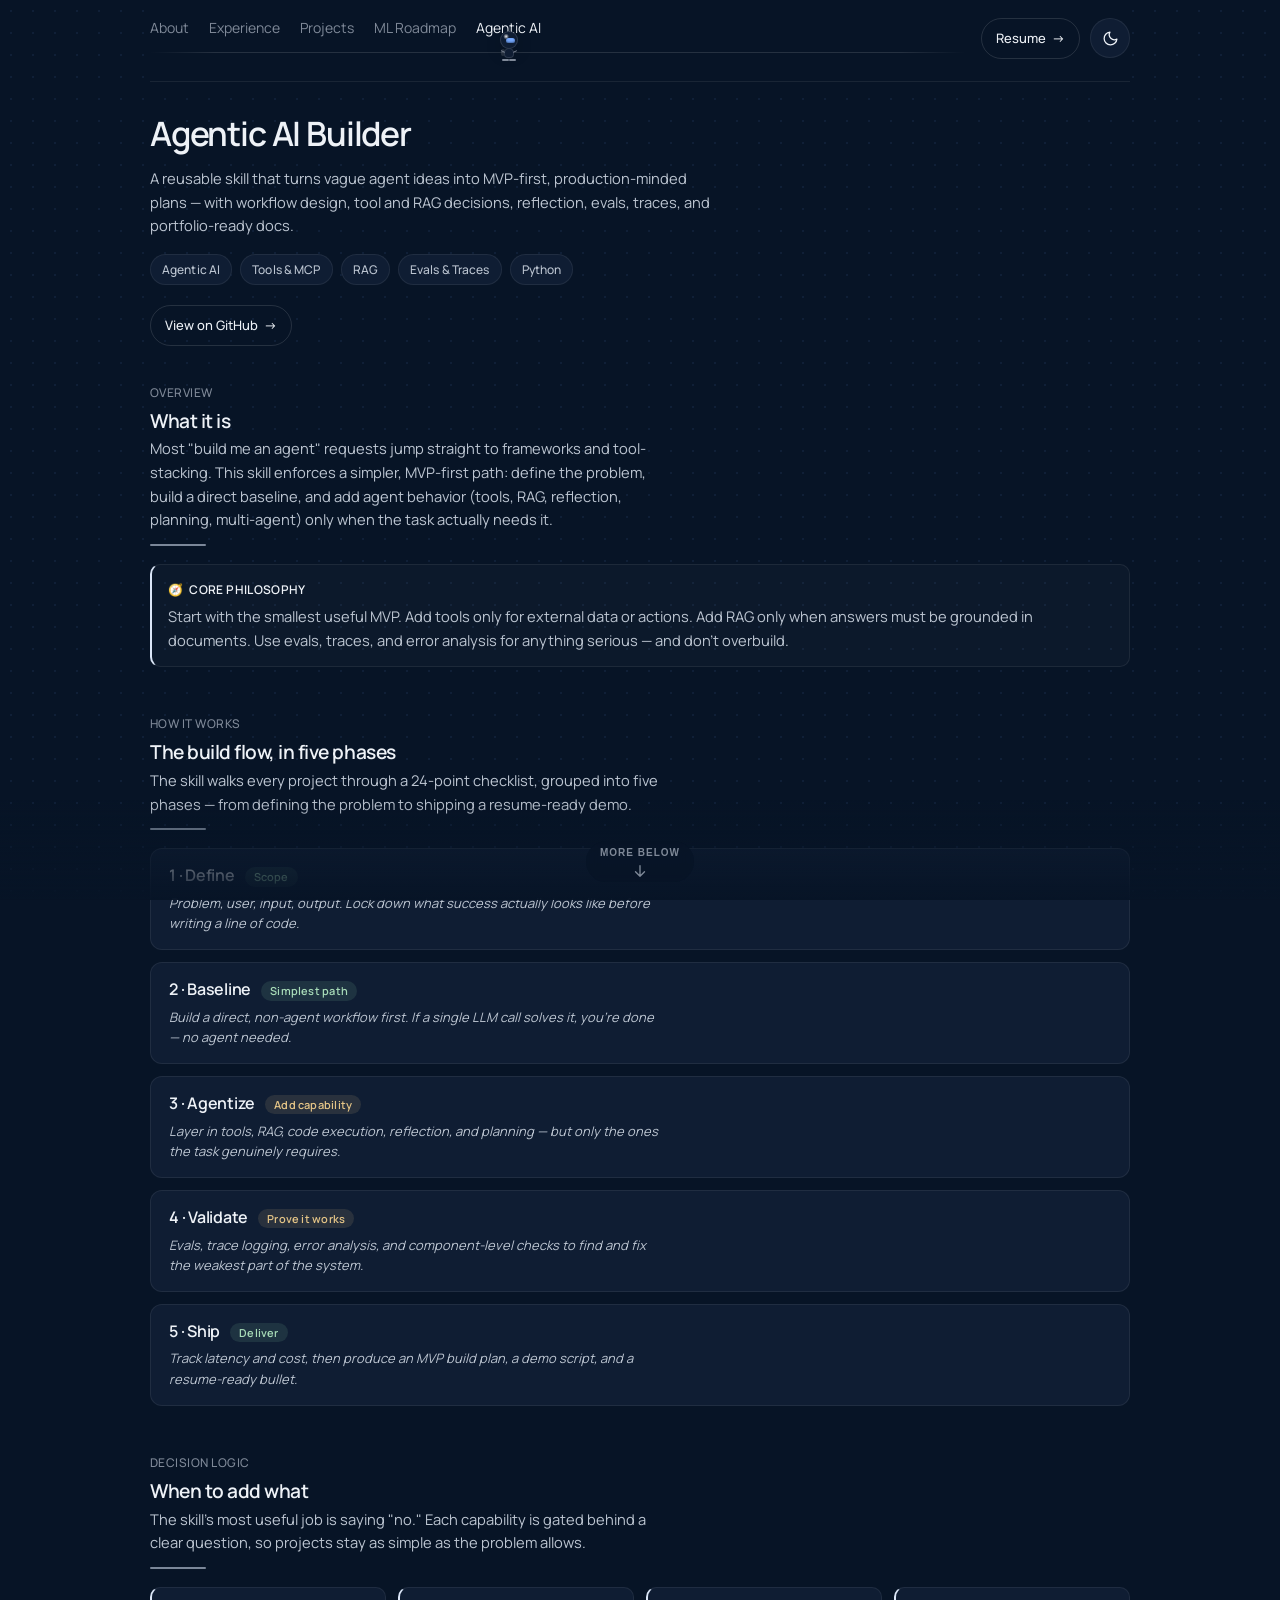
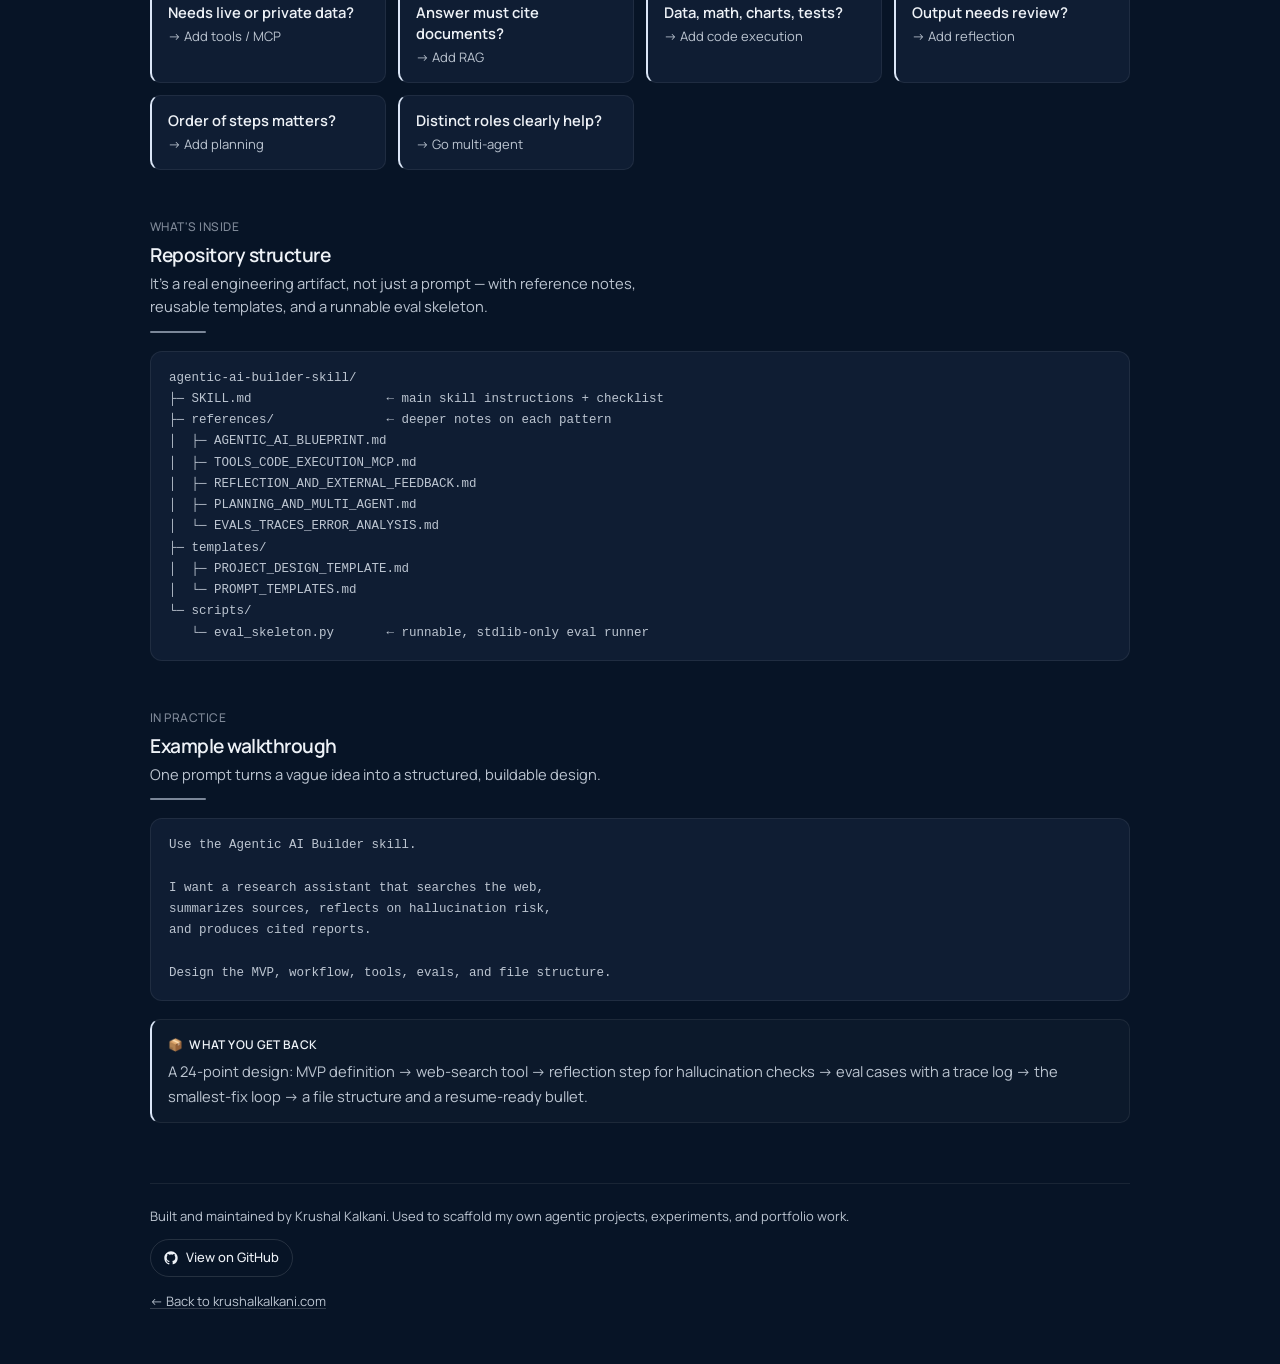
==== commit f52a20e5: "Refactor side navigation structure in ai-skill.html, index.html, and ml-roadmap.html to improve layo" ====
--- a/ai-skill.html
+++ b/ai-skill.html
@@ -46,22 +46,24 @@
           <span class="nav-menu-toggle__bar" aria-hidden="true"></span>
         </button>
 
-        <nav class="side-links" id="siteNav" aria-label="Sections">
-          <a href="index.html#about" class="side-link">About</a>
-          <a href="index.html#work" class="side-link">Experience</a>
-          <a href="index.html#projects" class="side-link">Projects</a>
-          <a href="ml-roadmap.html" class="side-link">ML Roadmap</a>
-          <a href="ai-skill.html" class="side-link active" aria-current="page"
-            >Agentic AI</a
-          >
-        </nav>
-
-        <div class="nav-agent" aria-hidden="true">
-          <span class="nav-agent__helmet"></span>
-          <span class="nav-agent__pack"></span>
-          <span class="nav-agent__body"></span>
-          <span class="nav-agent__foot nav-agent__foot--left"></span>
-          <span class="nav-agent__foot nav-agent__foot--right"></span>
+        <div class="side-nav__track">
+          <nav class="side-links" id="siteNav" aria-label="Sections">
+            <a href="index.html#about" class="side-link">About</a>
+            <a href="index.html#work" class="side-link">Experience</a>
+            <a href="index.html#projects" class="side-link">Projects</a>
+            <a href="ml-roadmap.html" class="side-link">ML Roadmap</a>
+            <a href="ai-skill.html" class="side-link active" aria-current="page"
+              >Agentic AI</a
+            >
+          </nav>
+          <div class="nav-agent-track" aria-hidden="true"></div>
+          <div class="nav-agent" aria-hidden="true">
+            <span class="nav-agent__helmet"></span>
+            <span class="nav-agent__pack"></span>
+            <span class="nav-agent__body"></span>
+            <span class="nav-agent__foot nav-agent__foot--left"></span>
+            <span class="nav-agent__foot nav-agent__foot--right"></span>
+          </div>
         </div>
 
         <div class="side-tools">
@@ -454,35 +456,41 @@
 
       (function () {
         const nav = document.querySelector(".side-nav");
-        const agent = nav?.querySelector(".nav-agent");
-        const links = nav ? Array.from(nav.querySelectorAll(".side-link")) : [];
+        const track = nav?.querySelector(".side-nav__track");
+        const agent = track?.querySelector(".nav-agent");
+        const links = track
+          ? Array.from(track.querySelectorAll(".side-link"))
+          : [];
         const reduceMotion = window.matchMedia(
           "(prefers-reduced-motion: reduce)",
         ).matches;
+        const mobileQuery = window.matchMedia("(max-width: 900px)");
         let lastX = null;
         let walkTimer;
-        let ticking = false;
-
-        if (!nav || !agent || !links.length) {
+
+        if (!nav || !track || !agent || !links.length) {
           return;
         }
 
+        const isAgentVisible = () =>
+          !mobileQuery.matches && agent.offsetParent !== null;
+
         const getCenter = (link) => {
-          const navRect = nav.getBoundingClientRect();
+          const trackRect = track.getBoundingClientRect();
           const linkRect = link.getBoundingClientRect();
-          return linkRect.left - navRect.left + linkRect.width / 2;
+          return linkRect.left - trackRect.left + linkRect.width / 2;
         };
 
         const setAgentX = (x, walking = true) => {
-          if (Number.isNaN(x)) {
+          if (!isAgentVisible() || Number.isNaN(x)) {
             return;
           }
 
           if (lastX !== null && Math.abs(x - lastX) > 1) {
-            nav.style.setProperty("--agent-facing", x >= lastX ? "1" : "-1");
+            track.style.setProperty("--agent-facing", x >= lastX ? "1" : "-1");
           }
 
-          nav.style.setProperty("--agent-x", `${Math.round(x)}px`);
+          track.style.setProperty("--agent-x", `${Math.round(x)}px`);
           lastX = x;
 
           if (!reduceMotion && walking) {
@@ -495,43 +503,36 @@
         };
 
         const moveToActive = () => {
+          if (!isAgentVisible()) {
+            return;
+          }
+
           const active =
             links.find(
               (link) =>
                 link.classList.contains("active") ||
                 link.getAttribute("aria-current") === "page",
             ) || links[0];
+
           setAgentX(getCenter(active));
         };
 
-        const moveWithScroll = () => {
-          const scroller = document.scrollingElement || document.documentElement;
-          const maxScroll = scroller.scrollHeight - innerHeight;
-          if (maxScroll <= 0) {
-            moveToActive();
-            return;
-          }
-
-          const first = getCenter(links[0]);
-          const last = getCenter(links[links.length - 1]);
-          const progress = Math.min(Math.max(scroller.scrollTop / maxScroll, 0), 1);
-          setAgentX(first + (last - first) * progress);
-        };
-
-        const requestScrollMove = () => {
-          if (ticking) {
-            return;
-          }
-          ticking = true;
-          requestAnimationFrame(() => {
-            moveWithScroll();
-            ticking = false;
+        links.forEach((link) => {
+          new MutationObserver(moveToActive).observe(link, {
+            attributes: true,
+            attributeFilter: ["class", "aria-current"],
           });
-        };
-
-        window.addEventListener("resize", moveToActive);
-        window.addEventListener("scroll", requestScrollMove, { passive: true });
+        });
+
+        const handleLayoutChange = () => {
+          lastX = null;
+          moveToActive();
+        };
+
+        window.addEventListener("resize", handleLayoutChange);
+        mobileQuery.addEventListener("change", handleLayoutChange);
         moveToActive();
+        requestAnimationFrame(() => requestAnimationFrame(moveToActive));
       })();
 
       (function () {
--- a/style.css
+++ b/style.css
@@ -158,32 +158,39 @@
   position: sticky;
   top: 0;
   z-index: 10;
-  --agent-x: 20px;
-  --agent-facing: 1;
   display: flex;
   flex-direction: row;
   align-items: center;
   justify-content: space-between;
   gap: 16px;
-  padding: 16px 0 24px;
+  padding: 16px 0 20px;
   background: var(--bg);
   border-bottom: 1px solid var(--line);
 }
 
-.side-nav::after {
-  content: "";
+.side-nav__track {
+  position: relative;
+  flex: 1;
+  min-width: 0;
+  --agent-x: 20px;
+  --agent-facing: 1;
+  padding-bottom: 20px;
+}
+
+.nav-agent-track {
   position: absolute;
-  right: 148px;
-  bottom: 9px;
+  right: 0;
+  bottom: 8px;
   left: 0;
   height: 1px;
   background: linear-gradient(
     90deg,
     transparent,
-    var(--line-strong) 10%,
-    var(--line-strong) 88%,
+    var(--line-strong) 8%,
+    var(--line-strong) 92%,
     transparent
   );
+  pointer-events: none;
 }
 
 .side-links {
@@ -207,7 +214,7 @@
 
 .nav-agent {
   position: absolute;
-  bottom: -2px;
+  bottom: 0;
   left: var(--agent-x);
   z-index: 2;
   width: 24px;
@@ -360,14 +367,9 @@
   }
 }
 
-@media (max-width: 1024px) {
-  .side-nav {
-    padding: 14px 0;
-  }
-
-  .side-nav::after,
-  .nav-agent {
-    display: none;
+@media (min-width: 901px) {
+  .side-nav__track {
+    display: block;
   }
 }
 
@@ -657,119 +659,25 @@
 }
 
 .portrait-card {
-  position: relative;
   width: 100%;
   margin: 0;
-  padding: 6px;
-  border-radius: 18px;
+  border: 1px solid var(--line);
+  border-radius: 14px;
   overflow: hidden;
-  background: linear-gradient(
-    155deg,
-    var(--line-strong),
-    transparent 45%,
-    transparent 60%,
-    var(--line-strong)
-  );
-  box-shadow:
-    0 18px 40px -22px rgba(2, 8, 20, 0.7),
-    0 2px 10px -4px rgba(2, 8, 20, 0.4);
-  transition:
-    transform var(--transition),
-    box-shadow var(--transition);
-}
-
-.portrait-card::before {
-  content: "";
-  position: absolute;
-  inset: -1px;
-  border-radius: inherit;
-  padding: 1px;
-  background: linear-gradient(
-    160deg,
-    rgba(118, 169, 255, 0.55),
-    transparent 40%,
-    transparent 65%,
-    rgba(118, 169, 255, 0.25)
-  );
-  -webkit-mask:
-    linear-gradient(#000 0 0) content-box,
-    linear-gradient(#000 0 0);
-  mask:
-    linear-gradient(#000 0 0) content-box,
-    linear-gradient(#000 0 0);
-  -webkit-mask-composite: xor;
-  mask-composite: exclude;
-  opacity: 0.9;
-  pointer-events: none;
-}
-
-.portrait-card::after {
-  content: "";
-  position: absolute;
-  inset: 6px;
-  z-index: 2;
-  border-radius: 13px;
-  background:
-    radial-gradient(
-      ellipse 90% 70% at 50% 35%,
-      transparent 40%,
-      rgba(7, 20, 38, 0.22) 100%
-    ),
-    linear-gradient(
-      180deg,
-      transparent 50%,
-      rgba(7, 20, 38, 0.45) 100%
-    );
-  pointer-events: none;
-  transition: opacity var(--transition);
-}
-
-.portrait-card:hover {
-  transform: translateY(-3px);
-  box-shadow:
-    0 26px 52px -24px rgba(2, 8, 20, 0.78),
-    0 4px 14px -4px rgba(2, 8, 20, 0.45);
-}
-
-.portrait-card:hover::after {
-  opacity: 0.65;
+  background: var(--surface);
+  box-shadow: 0 14px 36px -22px rgba(2, 8, 20, 0.55);
 }
 
 .portrait {
-  position: relative;
-  z-index: 1;
   display: block;
   width: 100%;
   aspect-ratio: 3 / 4;
   object-fit: cover;
-  /* Crop toward face/upper body on the stadium photo */
   object-position: center 14%;
-  transform: scale(1.14);
-  transform-origin: center 18%;
-  border-radius: 13px;
-  filter: contrast(1.06) saturate(0.88) brightness(0.96);
-  transition:
-    filter 420ms ease,
-    transform 420ms ease;
-}
-
-.portrait-card:hover .portrait {
-  filter: contrast(1.08) saturate(1) brightness(1.02);
-  transform: scale(1.17);
-}
-
-body[data-theme="light"] .portrait {
-  filter: contrast(1.05) saturate(1.02) brightness(1.03);
-}
-
-body[data-theme="light"] .portrait-card::after {
-  background:
-    radial-gradient(
-      ellipse 90% 70% at 50% 35%,
-      transparent 45%,
-      rgba(7, 20, 38, 0.08) 100%
-    ),
-    linear-gradient(180deg, transparent 55%, rgba(7, 20, 38, 0.12) 100%);
+}
+
+body[data-theme="light"] .portrait-card {
+  box-shadow: 0 14px 32px -22px rgba(15, 20, 25, 0.14);
 }
 
 .section {
@@ -1092,10 +1000,19 @@
     margin-left: auto;
   }
 
+  .side-nav__track {
+    order: 3;
+    flex: 1 1 100%;
+    padding-bottom: 0;
+  }
+
+  .nav-agent,
+  .nav-agent-track {
+    display: none;
+  }
+
   .side-links {
     display: none;
-    order: 3;
-    flex: 1 1 100%;
     flex-direction: column;
     align-items: stretch;
     gap: 4px;
@@ -1172,20 +1089,7 @@
   }
 
   .portrait {
-    transform: scale(1.05);
     object-position: center 10%;
-    filter: contrast(1.05) saturate(0.95) brightness(1);
-  }
-
-  .portrait-card::after {
-    opacity: 0.55;
-    background:
-      radial-gradient(
-        ellipse 90% 70% at 50% 35%,
-        transparent 50%,
-        rgba(7, 20, 38, 0.12) 100%
-      ),
-      linear-gradient(180deg, transparent 58%, rgba(7, 20, 38, 0.28) 100%);
   }
 
   .experience-card,
@@ -1229,20 +1133,8 @@
     margin-top: 24px;
   }
 
-  .portrait-card {
-    padding: 5px;
-  }
-
   .portrait {
-    transform: none;
     object-position: center 8%;
-    border-radius: 12px;
-  }
-
-  .portrait-card::after {
-    inset: 5px;
-    border-radius: 12px;
-    opacity: 0.45;
   }
 
   .lead,
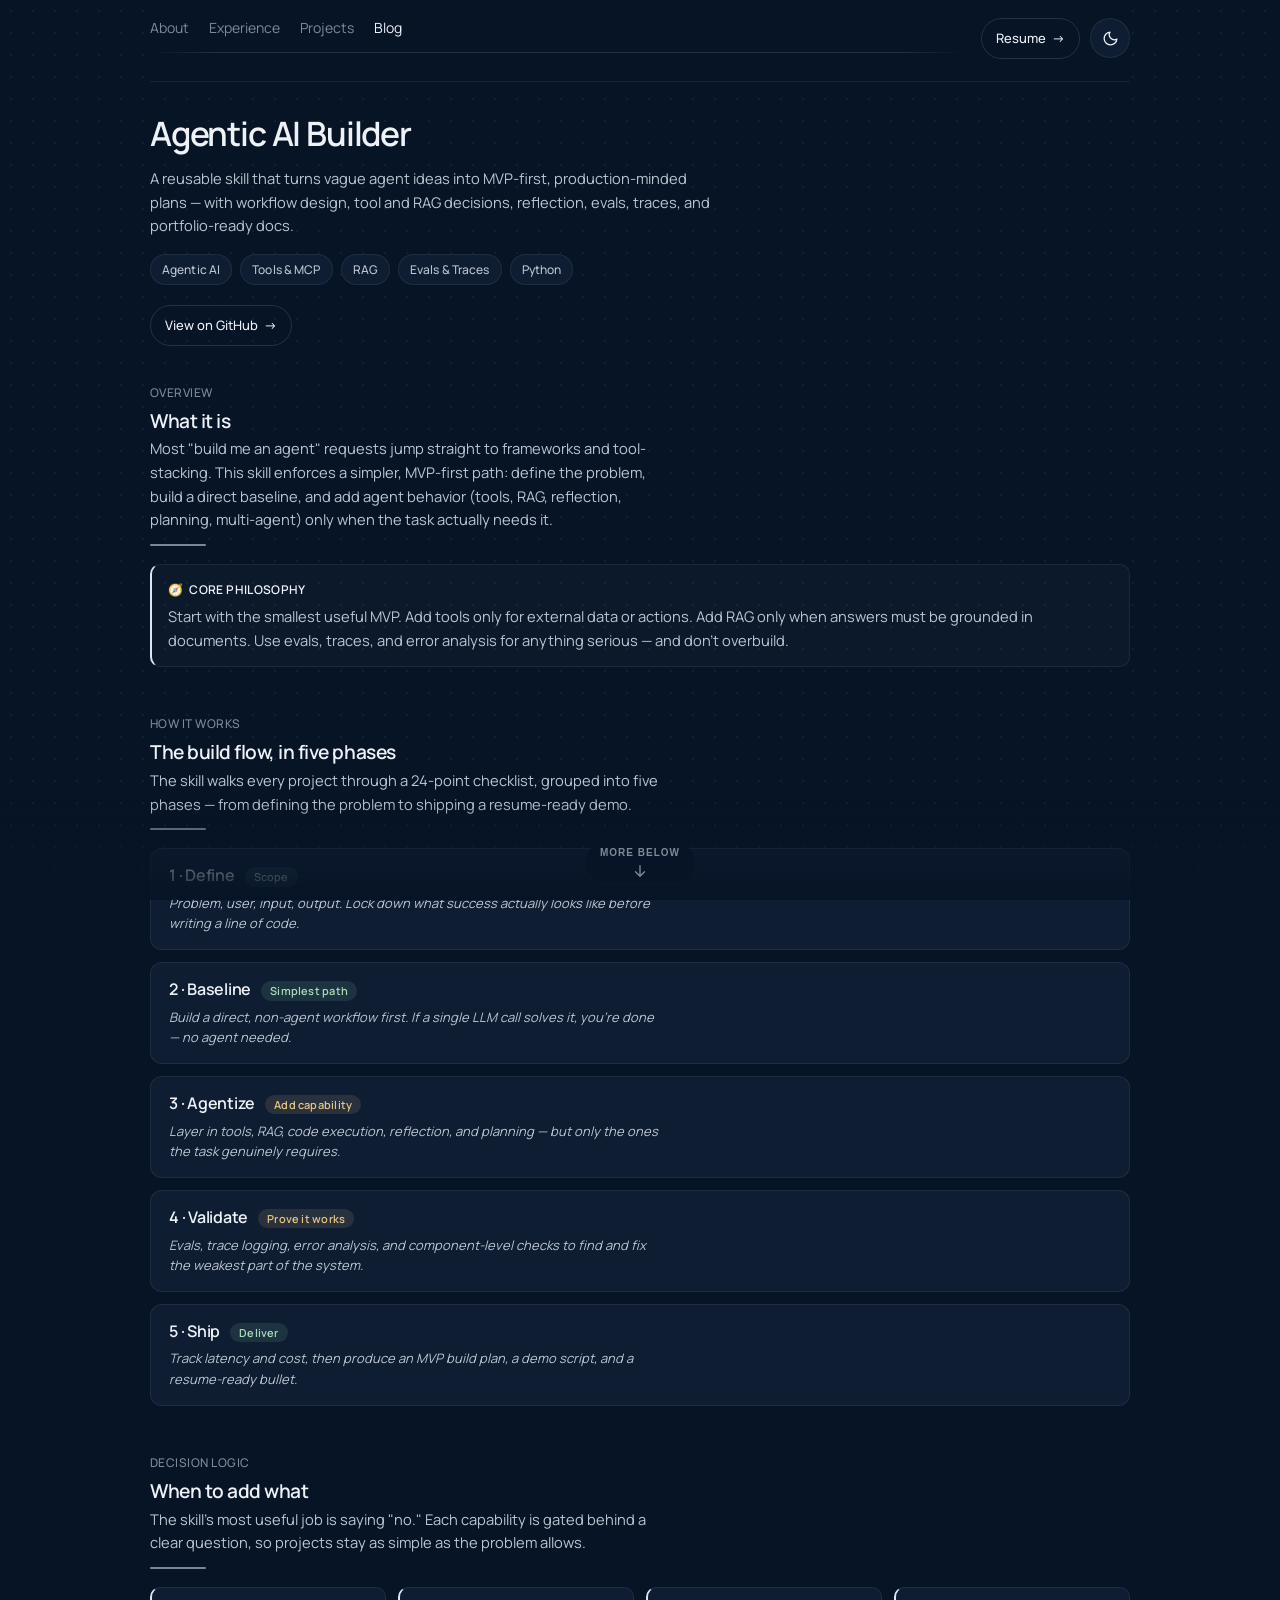
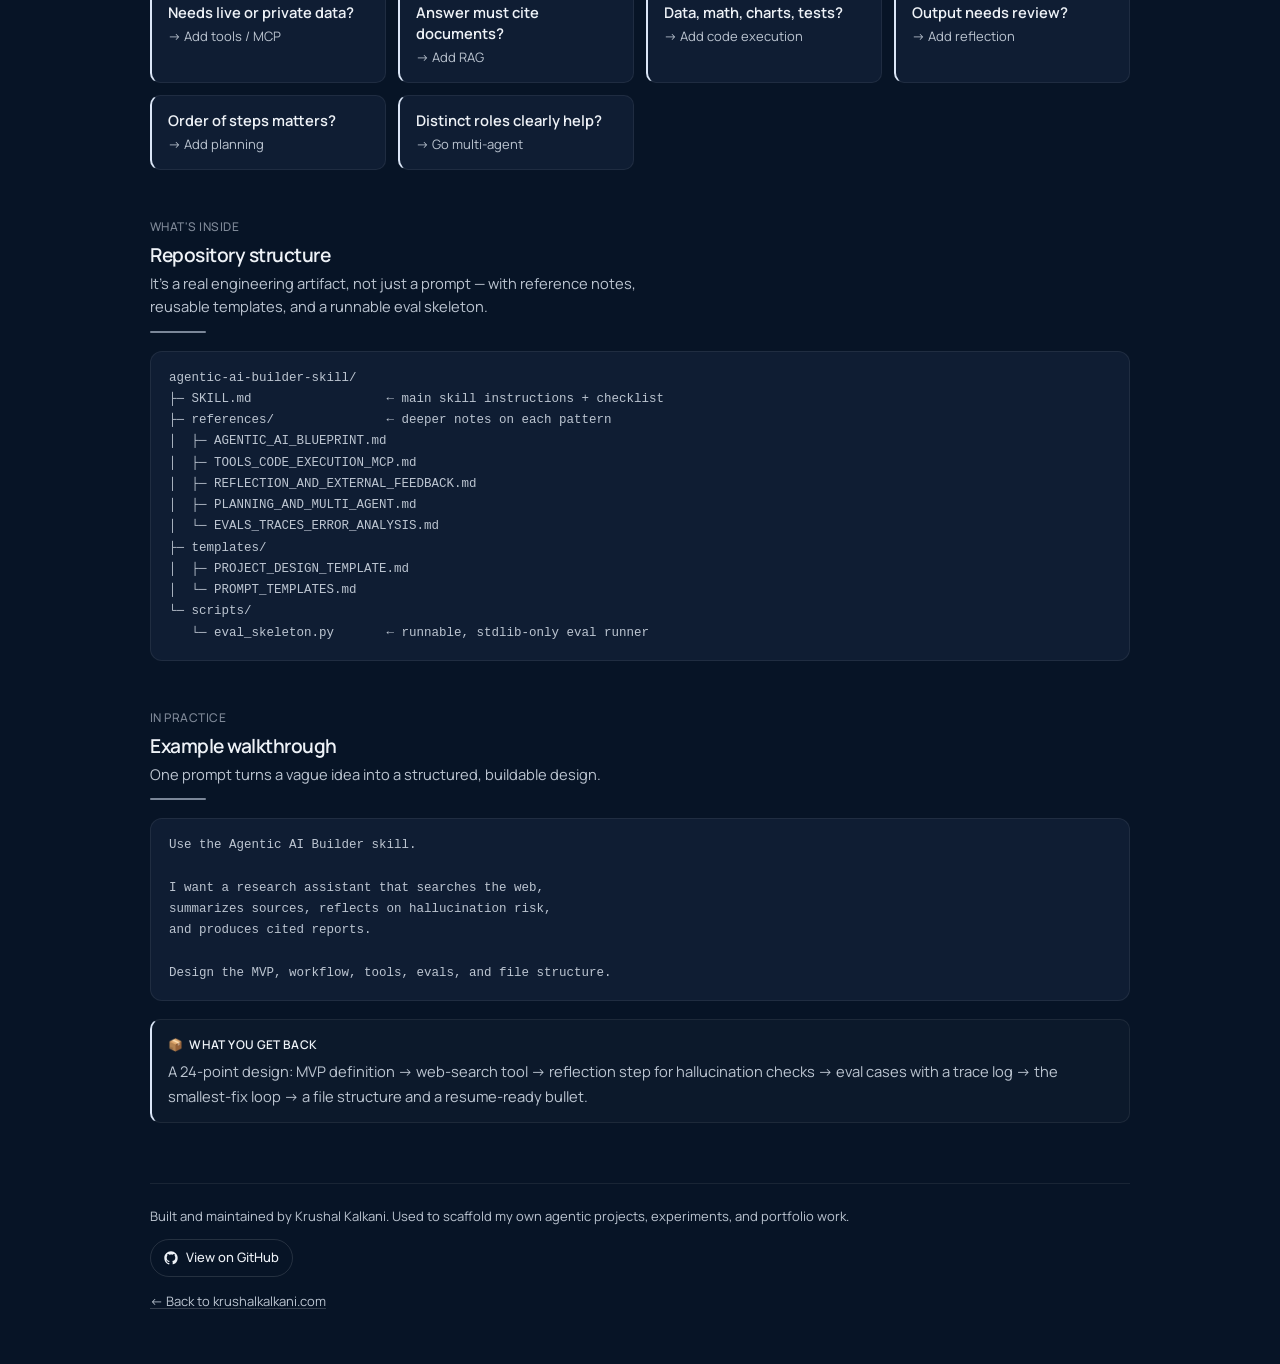
==== commit ff647df2: "checkpoint before cleanup" ====
--- a/ai-skill.html
+++ b/ai-skill.html
@@ -51,19 +51,11 @@
             <a href="index.html#about" class="side-link">About</a>
             <a href="index.html#work" class="side-link">Experience</a>
             <a href="index.html#projects" class="side-link">Projects</a>
-            <a href="ml-roadmap.html" class="side-link">ML Roadmap</a>
-            <a href="ai-skill.html" class="side-link active" aria-current="page"
-              >Agentic AI</a
+            <a href="blog.html" class="side-link active" aria-current="page"
+              >Blog</a
             >
           </nav>
           <div class="nav-agent-track" aria-hidden="true"></div>
-          <div class="nav-agent" aria-hidden="true">
-            <span class="nav-agent__helmet"></span>
-            <span class="nav-agent__pack"></span>
-            <span class="nav-agent__body"></span>
-            <span class="nav-agent__foot nav-agent__foot--left"></span>
-            <span class="nav-agent__foot nav-agent__foot--right"></span>
-          </div>
         </div>
 
         <div class="side-tools">
@@ -455,87 +447,6 @@
       })();
 
       (function () {
-        const nav = document.querySelector(".side-nav");
-        const track = nav?.querySelector(".side-nav__track");
-        const agent = track?.querySelector(".nav-agent");
-        const links = track
-          ? Array.from(track.querySelectorAll(".side-link"))
-          : [];
-        const reduceMotion = window.matchMedia(
-          "(prefers-reduced-motion: reduce)",
-        ).matches;
-        const mobileQuery = window.matchMedia("(max-width: 900px)");
-        let lastX = null;
-        let walkTimer;
-
-        if (!nav || !track || !agent || !links.length) {
-          return;
-        }
-
-        const isAgentVisible = () =>
-          !mobileQuery.matches && agent.offsetParent !== null;
-
-        const getCenter = (link) => {
-          const trackRect = track.getBoundingClientRect();
-          const linkRect = link.getBoundingClientRect();
-          return linkRect.left - trackRect.left + linkRect.width / 2;
-        };
-
-        const setAgentX = (x, walking = true) => {
-          if (!isAgentVisible() || Number.isNaN(x)) {
-            return;
-          }
-
-          if (lastX !== null && Math.abs(x - lastX) > 1) {
-            track.style.setProperty("--agent-facing", x >= lastX ? "1" : "-1");
-          }
-
-          track.style.setProperty("--agent-x", `${Math.round(x)}px`);
-          lastX = x;
-
-          if (!reduceMotion && walking) {
-            agent.classList.add("is-walking");
-            window.clearTimeout(walkTimer);
-            walkTimer = window.setTimeout(() => {
-              agent.classList.remove("is-walking");
-            }, 520);
-          }
-        };
-
-        const moveToActive = () => {
-          if (!isAgentVisible()) {
-            return;
-          }
-
-          const active =
-            links.find(
-              (link) =>
-                link.classList.contains("active") ||
-                link.getAttribute("aria-current") === "page",
-            ) || links[0];
-
-          setAgentX(getCenter(active));
-        };
-
-        links.forEach((link) => {
-          new MutationObserver(moveToActive).observe(link, {
-            attributes: true,
-            attributeFilter: ["class", "aria-current"],
-          });
-        });
-
-        const handleLayoutChange = () => {
-          lastX = null;
-          moveToActive();
-        };
-
-        window.addEventListener("resize", handleLayoutChange);
-        mobileQuery.addEventListener("change", handleLayoutChange);
-        moveToActive();
-        requestAnimationFrame(() => requestAnimationFrame(moveToActive));
-      })();
-
-      (function () {
         const revealEls = document.querySelectorAll("[data-reveal]");
         if (!revealEls.length) {
           return;
--- a/style.css
+++ b/style.css
@@ -7,6 +7,7 @@
   --line: rgba(255, 255, 255, 0.07);
   --line-strong: rgba(255, 255, 255, 0.12);
   --accent: #dbe6f7;
+  --ascii-accent: #3fffc2;
   --underline: rgba(255, 255, 255, 0.18);
   --underline-strong: rgba(255, 255, 255, 0.4);
   --hover-surface: rgba(255, 255, 255, 0.02);
@@ -60,6 +61,7 @@
   --line: rgba(15, 20, 25, 0.1);
   --line-strong: rgba(15, 20, 25, 0.16);
   --accent: #0f1419;
+  --ascii-accent: #1a8f74;
   --underline: rgba(15, 20, 25, 0.22);
   --underline-strong: rgba(15, 20, 25, 0.45);
   --hover-surface: rgba(15, 20, 25, 0.05);
@@ -172,8 +174,6 @@
   position: relative;
   flex: 1;
   min-width: 0;
-  --agent-x: 20px;
-  --agent-facing: 1;
   padding-bottom: 20px;
 }
 
@@ -212,160 +212,6 @@
   color: var(--text);
 }
 
-.nav-agent {
-  position: absolute;
-  bottom: 0;
-  left: var(--agent-x);
-  z-index: 2;
-  width: 24px;
-  height: 30px;
-  pointer-events: none;
-  transform: translateX(-50%) scaleX(var(--agent-facing));
-  transform-origin: center bottom;
-  transition:
-    left 460ms cubic-bezier(0.22, 1, 0.36, 1),
-    transform 180ms ease;
-}
-
-.nav-agent__helmet,
-.nav-agent__body,
-.nav-agent__pack,
-.nav-agent__foot {
-  position: absolute;
-  display: block;
-}
-
-.nav-agent__helmet {
-  top: 0;
-  left: 3px;
-  width: 18px;
-  height: 18px;
-  border: 1px solid var(--line-strong);
-  border-radius: 50%;
-  background:
-    radial-gradient(circle at 32% 28%, rgba(255, 255, 255, 0.9), transparent 18%),
-    var(--surface);
-  box-shadow: 0 5px 16px rgba(0, 0, 0, 0.18);
-}
-
-.nav-agent__helmet::before {
-  content: "";
-  position: absolute;
-  top: 6px;
-  left: 5px;
-  width: 9px;
-  height: 5px;
-  border-radius: 999px;
-  background: #76a9ff;
-  box-shadow: inset 0 -1px 2px rgba(7, 20, 38, 0.45);
-}
-
-.nav-agent__helmet::after {
-  content: "";
-  position: absolute;
-  top: -5px;
-  left: 8px;
-  width: 1px;
-  height: 5px;
-  background: var(--line-strong);
-}
-
-.nav-agent__body {
-  top: 17px;
-  left: 7px;
-  width: 10px;
-  height: 10px;
-  border: 1px solid var(--line-strong);
-  border-radius: 5px 5px 4px 4px;
-  background: var(--surface);
-}
-
-.nav-agent__body::before,
-.nav-agent__body::after {
-  content: "";
-  position: absolute;
-  top: 2px;
-  width: 4px;
-  height: 1px;
-  background: var(--text-faint);
-}
-
-.nav-agent__body::before {
-  left: -4px;
-  transform: rotate(25deg);
-}
-
-.nav-agent__body::after {
-  right: -4px;
-  transform: rotate(-25deg);
-}
-
-.nav-agent__pack {
-  top: 18px;
-  left: 4px;
-  width: 4px;
-  height: 7px;
-  border-radius: 2px;
-  background: var(--line-strong);
-}
-
-.nav-agent__foot {
-  bottom: 0;
-  width: 7px;
-  height: 2px;
-  border-radius: 999px;
-  background: var(--text-faint);
-}
-
-.nav-agent__foot--left {
-  left: 5px;
-}
-
-.nav-agent__foot--right {
-  right: 5px;
-}
-
-.nav-agent.is-walking .nav-agent__helmet,
-.nav-agent.is-walking .nav-agent__body,
-.nav-agent.is-walking .nav-agent__pack {
-  animation: agent-bob 360ms ease-in-out infinite;
-}
-
-.nav-agent.is-walking .nav-agent__foot--left {
-  animation: agent-step-left 360ms ease-in-out infinite;
-}
-
-.nav-agent.is-walking .nav-agent__foot--right {
-  animation: agent-step-right 360ms ease-in-out infinite;
-}
-
-@keyframes agent-bob {
-  50% {
-    transform: translateY(-2px);
-  }
-}
-
-@keyframes agent-step-left {
-  50% {
-    transform: translateX(-2px);
-  }
-}
-
-@keyframes agent-step-right {
-  50% {
-    transform: translateX(2px);
-  }
-}
-
-@media (prefers-reduced-motion: reduce) {
-  .nav-agent,
-  .nav-agent *,
-  .nav-agent *::before,
-  .nav-agent *::after {
-    animation: none !important;
-    transition: none !important;
-  }
-}
 
 @media (min-width: 901px) {
   .side-nav__track {
@@ -678,6 +524,38 @@
 
 body[data-theme="light"] .portrait-card {
   box-shadow: 0 14px 32px -22px rgba(15, 20, 25, 0.14);
+}
+
+.portrait-card--ascii,
+body[data-theme="light"] .portrait-card--ascii {
+  border-color: transparent;
+  background: transparent;
+  box-shadow: none;
+}
+
+.portrait-canvas {
+  display: block;
+  width: 100%;
+  aspect-ratio: 3 / 4;
+  margin: 0;
+  background: transparent;
+  /* Allow vertical page scrolling when a touch starts on the portrait,
+     while still receiving horizontal pointer moves for the wobble. */
+  touch-action: pan-y;
+  user-select: none;
+  -webkit-user-select: none;
+}
+
+.sr-only {
+  position: absolute;
+  width: 1px;
+  height: 1px;
+  padding: 0;
+  margin: -1px;
+  overflow: hidden;
+  clip: rect(0, 0, 0, 0);
+  white-space: nowrap;
+  border: 0;
 }
 
 .section {
@@ -1006,7 +884,6 @@
     padding-bottom: 0;
   }
 
-  .nav-agent,
   .nav-agent-track {
     display: none;
   }
@@ -1136,7 +1013,6 @@
   .portrait {
     object-position: center 8%;
   }
-
   .lead,
   .hero-text,
   .item-copy p,
@@ -1822,3 +1698,412 @@
   }
 }
 
+/* ============================================================
+   Blog — index cards + article pages.
+   Built entirely from the existing tokens (surface, line, accent,
+   ascii-accent, badges, dot grid). No new palette, no new fonts.
+   ============================================================ */
+
+.blog-hero {
+  padding: 0 0 24px;
+}
+
+.blog-hero h1 {
+  color: var(--text);
+  font-size: clamp(1.8rem, 4vw, 2.4rem);
+  font-weight: 600;
+  line-height: 1.15;
+  letter-spacing: -0.035em;
+  margin: 8px 0 10px;
+}
+
+.blog-hero__subtitle {
+  color: var(--text-soft);
+  font-size: 0.96rem;
+  line-height: 1.6;
+  max-width: 56ch;
+}
+
+/* Designed feature-image — also the empty state.
+   A soft accent gradient + the page's dot texture + a faint monogram,
+   so a post with no image still looks intentional. A real <img> simply
+   layers on top and covers it. */
+.feature-media {
+  display: block;
+  position: relative;
+  aspect-ratio: 16 / 9;
+  border-radius: 12px;
+  overflow: hidden;
+  background-color: var(--surface);
+  background-image:
+    radial-gradient(var(--dot) 1px, transparent 1px),
+    linear-gradient(
+      135deg,
+      color-mix(in srgb, var(--ascii-accent) 26%, var(--surface)),
+      color-mix(in srgb, var(--accent) 13%, var(--surface)) 55%,
+      var(--surface)
+    );
+  background-size:
+    14px 14px,
+    cover;
+  background-position: center;
+}
+
+.feature-media__monogram {
+  position: absolute;
+  inset: 0;
+  display: grid;
+  place-items: center;
+  font-size: clamp(2.4rem, 9vw, 4.6rem);
+  font-weight: 700;
+  letter-spacing: -0.05em;
+  color: color-mix(in srgb, var(--accent) 24%, transparent);
+  user-select: none;
+  -webkit-user-select: none;
+}
+
+.feature-media__img {
+  position: absolute;
+  inset: 0;
+  width: 100%;
+  height: 100%;
+  object-fit: cover;
+  display: block;
+}
+
+/* Index grid */
+.blog-grid {
+  list-style: none;
+  margin: 18px 0 0;
+  padding: 0;
+  display: grid;
+  grid-template-columns: repeat(auto-fill, minmax(280px, 1fr));
+  gap: 16px;
+}
+
+.post-card {
+  display: flex;
+  flex-direction: column;
+  border: 1px solid var(--line);
+  border-radius: 14px;
+  background: var(--surface);
+  overflow: hidden;
+  transition:
+    border-color var(--transition),
+    transform var(--transition);
+}
+
+.post-card:hover {
+  border-color: var(--line-strong);
+  transform: translateY(-2px);
+}
+
+.post-card__media {
+  display: block;
+}
+
+.post-card__media:focus-visible {
+  outline: 2px solid var(--accent);
+  outline-offset: 2px;
+}
+
+.post-card .feature-media {
+  border-radius: 0;
+  border-bottom: 1px solid var(--line);
+}
+
+.post-card__body {
+  flex: 1;
+  display: flex;
+  flex-direction: column;
+  gap: 10px;
+  padding: 16px 18px 18px;
+}
+
+.post-card__tags {
+  display: flex;
+  flex-wrap: wrap;
+  gap: 6px;
+}
+
+.post-card__title {
+  margin: 0;
+  font-size: 1.1rem;
+  font-weight: 600;
+  letter-spacing: -0.02em;
+  line-height: 1.3;
+}
+
+.post-card__title a {
+  color: var(--text);
+  text-decoration: none;
+}
+
+.post-card__title a:hover {
+  text-decoration: underline;
+  text-decoration-color: var(--underline);
+  text-underline-offset: 3px;
+}
+
+.post-card__excerpt {
+  margin: 0;
+  color: var(--text-soft);
+  font-size: 14px;
+  line-height: 1.6;
+}
+
+.post-meta {
+  display: flex;
+  flex-wrap: wrap;
+  align-items: center;
+  gap: 8px;
+  color: var(--text-faint);
+  font-size: 12px;
+  font-weight: 500;
+}
+
+.post-meta__sep {
+  width: 3px;
+  height: 3px;
+  border-radius: 50%;
+  background: currentColor;
+  opacity: 0.55;
+}
+
+/* "Read →" — same outlined pill as the site's other "Label →" buttons */
+.read-link {
+  align-self: flex-start;
+  margin-top: auto;
+  display: inline-flex;
+  align-items: center;
+  gap: 6px;
+  padding: 7px 14px;
+  border: 1px solid var(--line-strong);
+  border-radius: 999px;
+  background: transparent;
+  color: var(--text);
+  text-decoration: none;
+  font-size: 13px;
+  font-weight: 500;
+  transition:
+    background var(--transition),
+    border-color var(--transition),
+    color var(--transition),
+    transform var(--transition);
+}
+
+.read-link:hover {
+  background: var(--text);
+  color: var(--bg);
+  border-color: var(--text);
+  transform: translateY(-1px);
+}
+
+.read-link .arrow {
+  transition: transform var(--transition);
+}
+
+.read-link:hover .arrow {
+  transform: translateX(2px);
+}
+
+/* Featured post — large, media beside copy on wider screens */
+.post-card--featured {
+  grid-column: 1 / -1;
+  border-color: color-mix(in srgb, var(--accent) 35%, var(--line));
+  background: color-mix(in srgb, var(--accent) 4%, var(--surface));
+}
+
+.post-card__featured-label {
+  color: var(--text-faint);
+  font-size: 11px;
+  font-weight: 600;
+  letter-spacing: 0.08em;
+  text-transform: uppercase;
+}
+
+@media (min-width: 720px) {
+  .post-card--featured {
+    flex-direction: row;
+    align-items: stretch;
+  }
+
+  .post-card--featured .post-card__media {
+    flex: 1 1 54%;
+    min-width: 0;
+  }
+
+  .post-card--featured .feature-media {
+    height: 100%;
+    width: 100%;
+    /* Fill the column; don't let 16:9 derive a width from the tall height
+       (that overflow was covering the post text). */
+    aspect-ratio: auto;
+    border-bottom: 0;
+    border-right: 1px solid var(--line);
+  }
+
+  .post-card--featured .post-card__body {
+    flex: 1 1 46%;
+    justify-content: center;
+    gap: 12px;
+    padding: 26px 28px;
+  }
+
+  .post-card--featured .post-card__title {
+    font-size: 1.45rem;
+  }
+}
+
+.blog-status {
+  margin-top: 18px;
+  color: var(--text-faint);
+  font-size: 14px;
+}
+
+/* ---- Article page ---- */
+.post-banner {
+  margin: 2px 0 22px;
+}
+
+.post-banner .feature-media {
+  border-radius: 14px;
+  border: 1px solid var(--line);
+}
+
+.post-header {
+  margin-bottom: 24px;
+}
+
+.post-header h1 {
+  color: var(--text);
+  font-size: clamp(1.7rem, 4vw, 2.4rem);
+  font-weight: 600;
+  line-height: 1.18;
+  letter-spacing: -0.035em;
+  margin: 12px 0 14px;
+}
+
+.post-header .post-tags {
+  display: flex;
+  flex-wrap: wrap;
+  gap: 6px;
+  margin-bottom: 14px;
+}
+
+.post-header .post-meta {
+  font-size: 13px;
+}
+
+.post-body {
+  max-width: 70ch;
+  color: var(--text-soft);
+  font-size: 1rem;
+  line-height: 1.8;
+}
+
+.post-body > :first-child {
+  margin-top: 0;
+}
+
+.post-body p {
+  margin-top: 1.1em;
+}
+
+.post-body h2 {
+  color: var(--text);
+  font-size: 1.4rem;
+  font-weight: 600;
+  letter-spacing: -0.025em;
+  line-height: 1.3;
+  margin-top: 1.9em;
+}
+
+.post-body h3 {
+  color: var(--text);
+  font-size: 1.12rem;
+  font-weight: 600;
+  letter-spacing: -0.02em;
+  line-height: 1.35;
+  margin-top: 1.5em;
+}
+
+.post-body a {
+  color: var(--text);
+  text-decoration: underline;
+  text-decoration-color: var(--underline);
+  text-underline-offset: 3px;
+}
+
+.post-body a:hover {
+  text-decoration-color: var(--underline-strong);
+}
+
+.post-body ul,
+.post-body ol {
+  margin-top: 1.1em;
+  padding-left: 1.4em;
+}
+
+.post-body li + li {
+  margin-top: 0.4em;
+}
+
+.post-body blockquote {
+  margin: 1.5em 0;
+  padding: 12px 16px;
+  border: 1px solid var(--line);
+  border-left: 2px solid var(--accent);
+  border-radius: 10px;
+  background: var(--callout-bg);
+  color: var(--text-soft);
+  font-style: italic;
+}
+
+.post-body blockquote p {
+  margin: 0;
+}
+
+.post-body :not(pre) > code {
+  font-family: ui-monospace, "SFMono-Regular", "Menlo", "Consolas", monospace;
+  font-size: 0.875em;
+  padding: 0.12em 0.4em;
+  border-radius: 6px;
+  background: var(--hover-surface);
+  border: 1px solid var(--line);
+}
+
+.post-body pre {
+  margin: 1.5em 0;
+  padding: 16px 18px;
+  border: 1px solid var(--line);
+  border-radius: 12px;
+  background: var(--surface);
+  overflow-x: auto;
+  font-size: 0.85rem;
+  line-height: 1.6;
+}
+
+.post-body pre code {
+  font-family: ui-monospace, "SFMono-Regular", "Menlo", "Consolas", monospace;
+  color: var(--text);
+}
+
+.post-footer {
+  margin-top: 34px;
+  padding-top: 18px;
+  border-top: 1px solid var(--line);
+}
+
+@media (prefers-reduced-motion: reduce) {
+  .post-card,
+  .post-card:hover,
+  .read-link,
+  .read-link:hover,
+  .read-link .arrow,
+  .read-link:hover .arrow {
+    transition: none;
+    transform: none;
+  }
+}
+
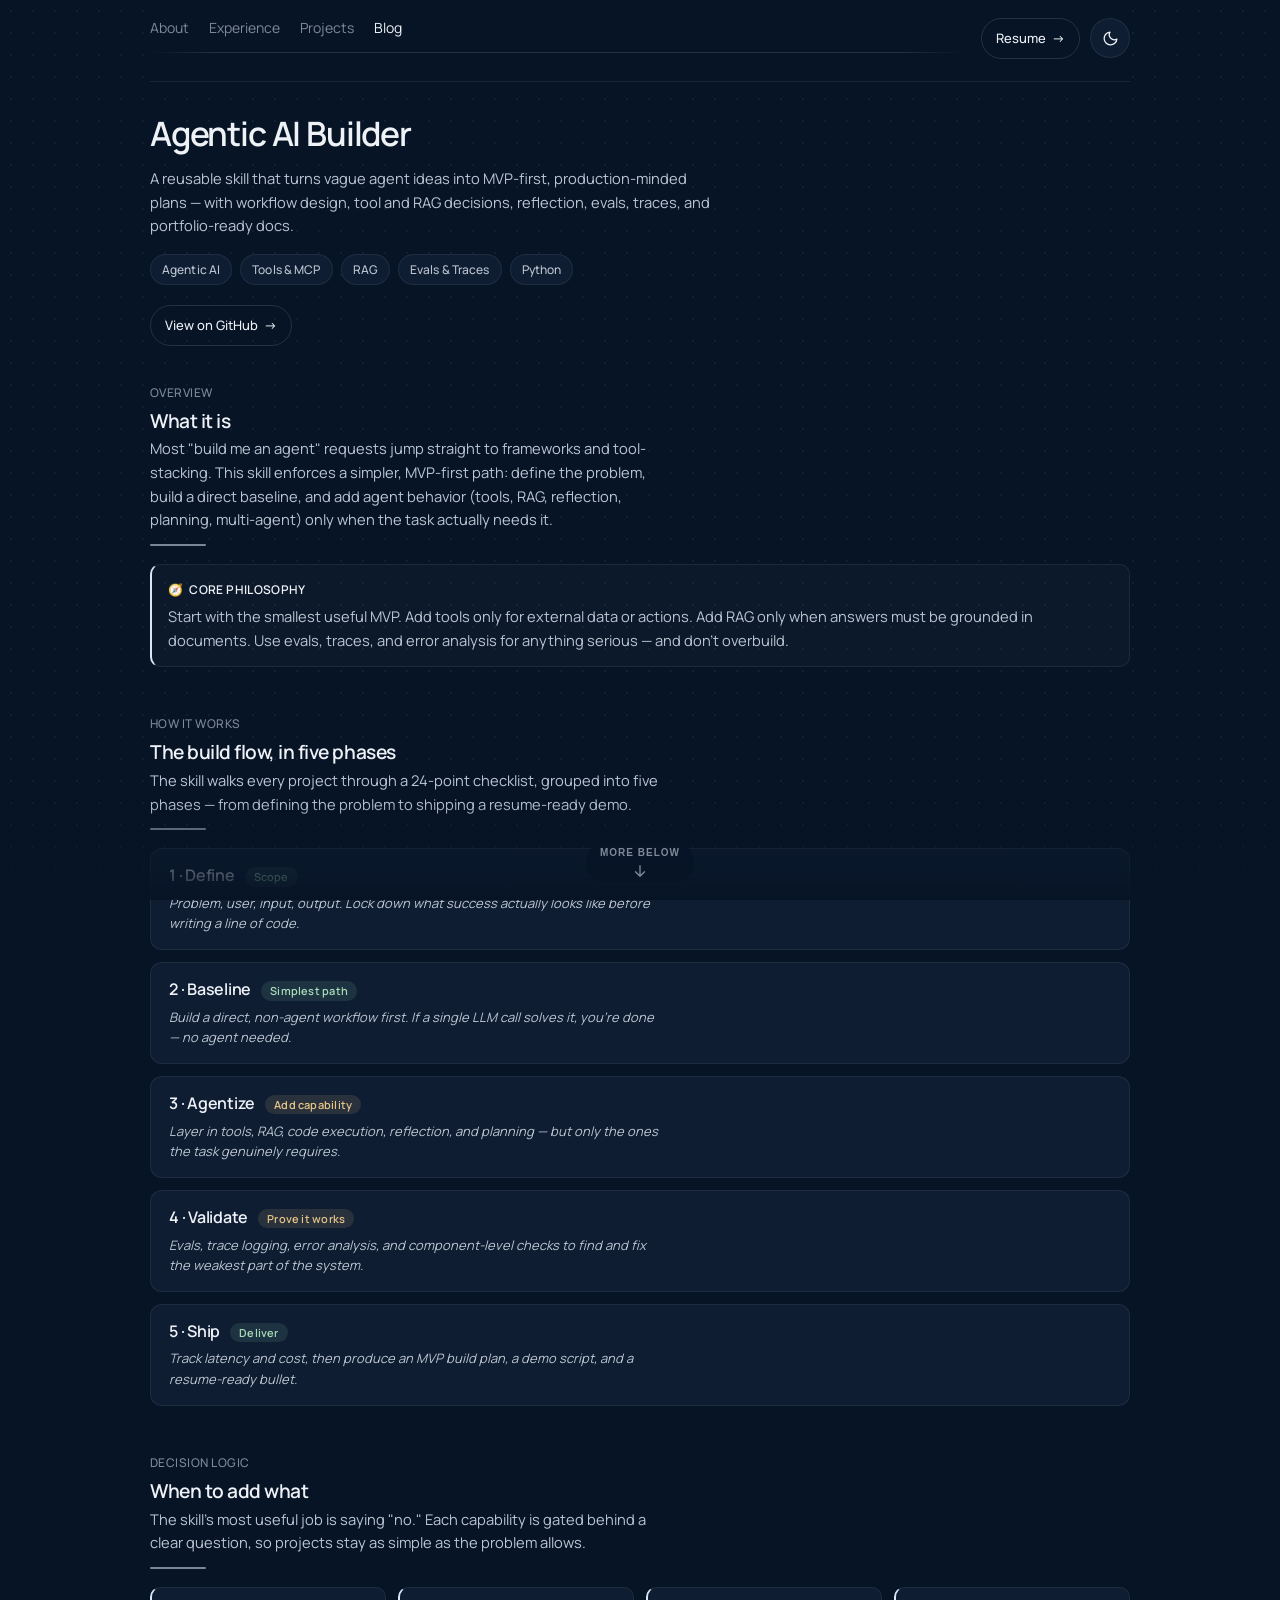
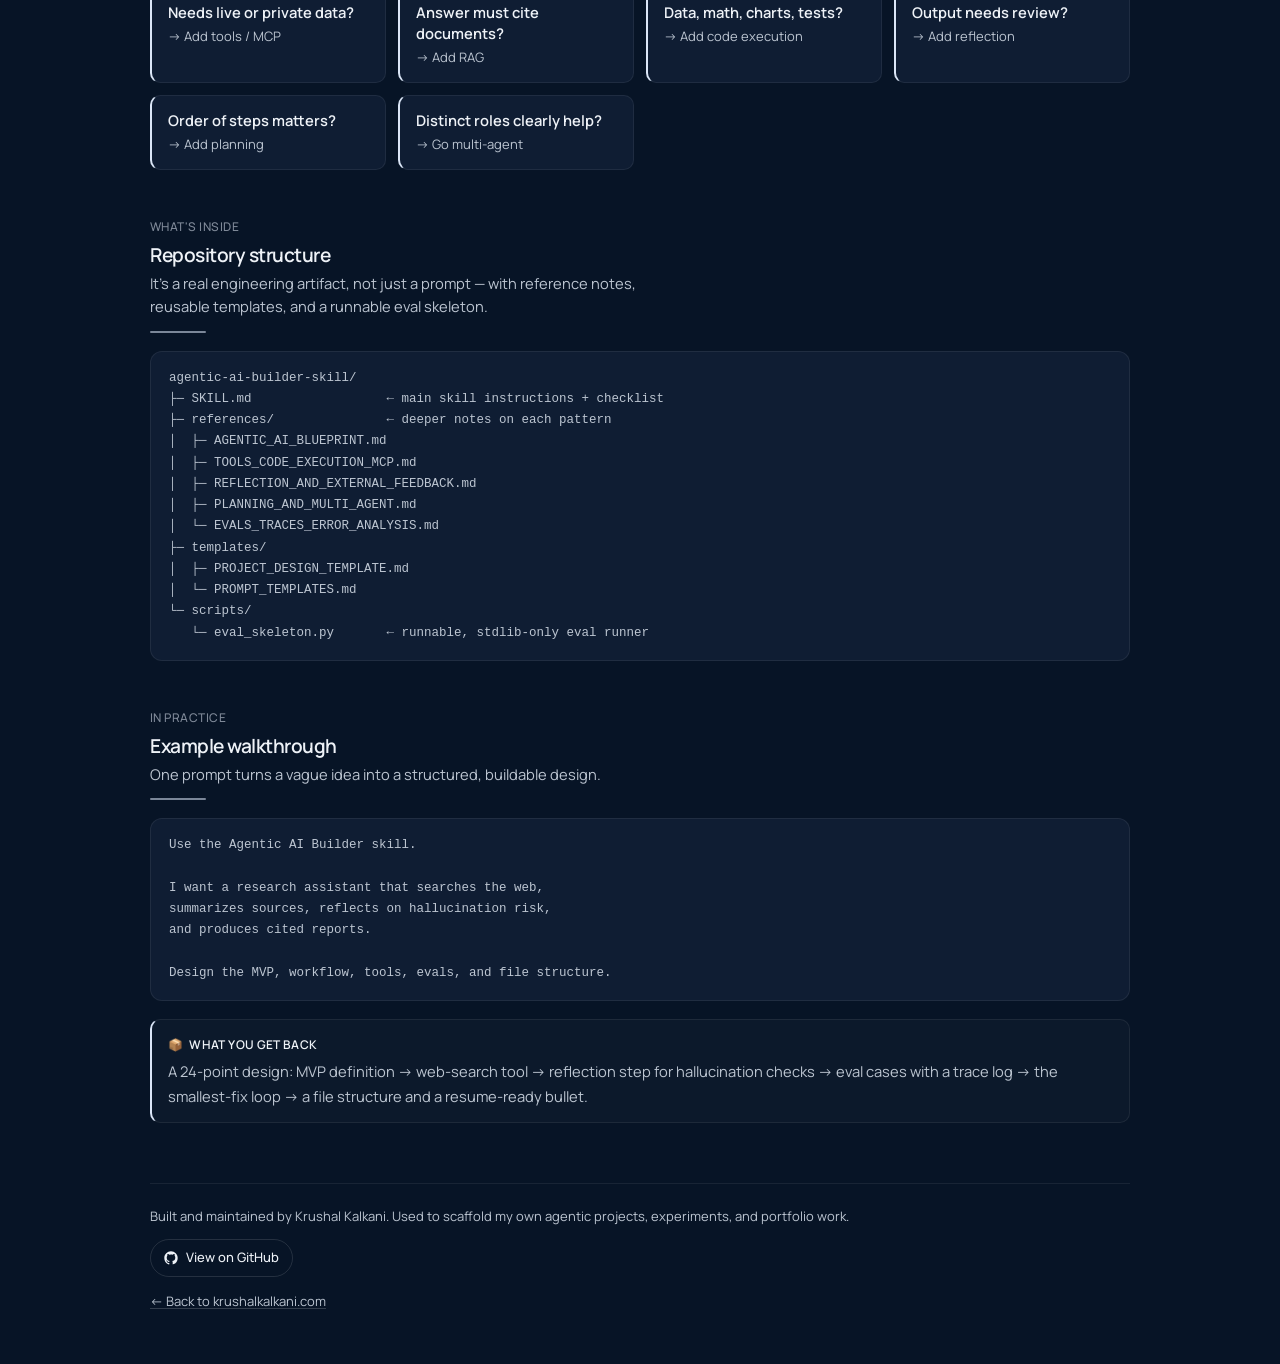
==== commit 18513ffa: "Add smooth page transitions and update HTML files to include transition script" ====
--- a/ai-skill.html
+++ b/ai-skill.html
@@ -19,18 +19,24 @@
       property="og:description"
       content="A practical skill for turning agent ideas into shippable MVPs — with evals, traces, and clear architecture decisions."
     />
-    <link rel="stylesheet" href="style.css" />
+    <link rel="stylesheet" href="assets/css/style.css" />
     <link rel="preconnect" href="https://fonts.googleapis.com" />
     <link rel="preconnect" href="https://fonts.gstatic.com" crossorigin />
     <link
       href="https://fonts.googleapis.com/css2?family=Manrope:wght@300;400;500;600;700&amp;display=swap"
       rel="stylesheet"
     />
-    <link rel="icon" type="image/png" href="./Images/favicon.png" />
+    <link rel="icon" type="image/png" href="assets/img/favicon.png" />
     <title>Agentic AI Builder | Krushal Kalkani</title>
   </head>
 
   <body data-theme="dark">
+    <script>
+      // Apply the saved theme before paint to avoid a flash on navigation.
+      if (localStorage.getItem("theme") === "light") {
+        document.body.dataset.theme = "light";
+      }
+    </script>
     <main class="page-shell">
       <aside class="side-nav" id="siteNavBar">
         <button
@@ -61,7 +67,7 @@
         <div class="side-tools">
           <a
             class="nav-resume"
-            href="./Krushal_Kalkani_ML_Resume.pdf"
+            href="assets/docs/Krushal_Kalkani_ML_Resume.pdf"
             target="_blank"
             rel="noopener noreferrer"
           >
@@ -123,7 +129,6 @@
               View on GitHub <span class="arrow" aria-hidden="true">→</span>
             </a>
           </div>
-
         </section>
 
         <section class="phase" aria-labelledby="why-title">
@@ -198,7 +203,9 @@
               <div class="course-body">
                 <div class="course-title-row">
                   <h3 class="course-title">3 · Agentize</h3>
-                  <span class="course-badge is-intermediate">Add capability</span>
+                  <span class="course-badge is-intermediate"
+                    >Add capability</span
+                  >
                 </div>
                 <p class="course-why">
                   Layer in tools, RAG, code execution, reflection, and planning
@@ -211,7 +218,9 @@
               <div class="course-body">
                 <div class="course-title-row">
                   <h3 class="course-title">4 · Validate</h3>
-                  <span class="course-badge is-intermediate">Prove it works</span>
+                  <span class="course-badge is-intermediate"
+                    >Prove it works</span
+                  >
                 </div>
                 <p class="course-why">
                   Evals, trace logging, error analysis, and component-level
@@ -238,9 +247,7 @@
         <section class="phase" aria-labelledby="decide-title">
           <div class="phase-header" data-reveal>
             <p class="phase-eyebrow">Decision logic</p>
-            <h2 class="phase-title" id="decide-title">
-              When to add what
-            </h2>
+            <h2 class="phase-title" id="decide-title">When to add what</h2>
             <p class="phase-subtitle">
               The skill's most useful job is saying "no." Each capability is
               gated behind a clear question, so projects stay as simple as the
@@ -288,7 +295,11 @@
             <div class="phase-accent" aria-hidden="true"></div>
           </div>
 
-          <pre class="skill-tree" aria-label="Repository structure" data-reveal><code>agentic-ai-builder-skill/
+          <pre
+            class="skill-tree"
+            aria-label="Repository structure"
+            data-reveal
+          ><code>agentic-ai-builder-skill/
 ├─ SKILL.md                  ← main skill instructions + checklist
 ├─ references/               ← deeper notes on each pattern
 │  ├─ AGENTIC_AI_BLUEPRINT.md
@@ -313,7 +324,11 @@
             <div class="phase-accent" aria-hidden="true"></div>
           </div>
 
-          <pre class="skill-snippet" aria-label="Example prompt" data-reveal><code>Use the Agentic AI Builder skill.
+          <pre
+            class="skill-snippet"
+            aria-label="Example prompt"
+            data-reveal
+          ><code>Use the Agentic AI Builder skill.
 
 I want a research assistant that searches the web,
 summarizes sources, reflects on hallucination risk,
@@ -401,12 +416,14 @@
           );
         };
 
-        applyTheme("dark");
+        const savedTheme = localStorage.getItem("theme");
+        applyTheme(savedTheme === "light" ? "light" : "dark");
 
         themeToggle?.addEventListener("click", () => {
           const nextTheme =
             document.body.dataset.theme === "light" ? "dark" : "light";
           applyTheme(nextTheme);
+          localStorage.setItem("theme", nextTheme);
         });
       })();
 
@@ -484,20 +501,22 @@
         ).matches;
 
         const isScrollable = () => {
-          const scroller = document.scrollingElement || document.documentElement;
+          const scroller =
+            document.scrollingElement || document.documentElement;
           return scroller.scrollHeight > window.innerHeight + 56;
         };
 
         const isNearBottom = () => {
-          const scroller = document.scrollingElement || document.documentElement;
+          const scroller =
+            document.scrollingElement || document.documentElement;
           return (
-            scroller.scrollTop + window.innerHeight >= scroller.scrollHeight - 80
+            scroller.scrollTop + window.innerHeight >=
+            scroller.scrollHeight - 80
           );
         };
 
         const update = () => {
-          const show =
-            isScrollable() && !isNearBottom() && window.scrollY < 72;
+          const show = isScrollable() && !isNearBottom() && window.scrollY < 72;
           cue.classList.toggle("is-hidden", !show);
           cue.setAttribute("aria-hidden", String(!show));
         };
@@ -515,5 +534,6 @@
         update();
       })();
     </script>
+    <script src="assets/js/page-transition.js" defer></script>
   </body>
 </html>
--- a/assets/css/style.css
+++ b/assets/css/style.css
@@ -0,0 +1,2066 @@
+:root {
+  --bg: #071426;
+  --surface: #0f1d33;
+  --text: #eef2f7;
+  --text-soft: #bcc5d1;
+  --text-faint: #7f8998;
+  --line: rgba(255, 255, 255, 0.07);
+  --line-strong: rgba(255, 255, 255, 0.12);
+  --accent: #dbe6f7;
+  --ascii-accent: #3fffc2;
+  --underline: rgba(255, 255, 255, 0.18);
+  --underline-strong: rgba(255, 255, 255, 0.4);
+  --hover-surface: rgba(255, 255, 255, 0.02);
+  --dot: rgba(118, 169, 255, 0.08);
+  --dot-size: 22px;
+  --max-shell: 980px;
+  --transition: 180ms ease;
+  --badge-beginner-bg: rgba(143, 212, 165, 0.12);
+  --badge-beginner-text: #a8dcb8;
+  --badge-intermediate-bg: rgba(229, 197, 135, 0.12);
+  --badge-intermediate-text: #e5c587;
+  --callout-bg: rgba(255, 255, 255, 0.025);
+}
+
+*,
+*::before,
+*::after {
+  box-sizing: border-box;
+  margin: 0;
+  padding: 0;
+}
+
+html {
+  scroll-behavior: smooth;
+}
+
+body {
+  min-height: 100vh;
+  overflow-x: hidden;
+  background-color: var(--bg);
+  background-image: radial-gradient(var(--dot) 1px, transparent 1px);
+  background-size: var(--dot-size) var(--dot-size);
+  background-position: 0 0;
+  background-attachment: fixed;
+  color: var(--text-soft);
+  font-family: "Manrope", sans-serif;
+  line-height: 1.75;
+  -webkit-font-smoothing: antialiased;
+  text-rendering: optimizeLegibility;
+  transition:
+    background-color var(--transition),
+    color var(--transition);
+}
+
+body[data-theme="light"] {
+  --bg: #f7f9fc;
+  --surface: #ffffff;
+  --text: #0f1419;
+  --text-soft: #2a3340;
+  --text-faint: #566070;
+  --line: rgba(15, 20, 25, 0.1);
+  --line-strong: rgba(15, 20, 25, 0.16);
+  --accent: #0f1419;
+  --ascii-accent: #1a8f74;
+  --underline: rgba(15, 20, 25, 0.22);
+  --underline-strong: rgba(15, 20, 25, 0.45);
+  --hover-surface: rgba(15, 20, 25, 0.05);
+  --dot: rgba(24, 70, 128, 0.06);
+  --badge-beginner-bg: rgba(34, 130, 68, 0.12);
+  --badge-beginner-text: #1f6b3f;
+  --badge-intermediate-bg: rgba(150, 100, 24, 0.12);
+  --badge-intermediate-text: #7a5318;
+  --callout-bg: rgba(15, 20, 25, 0.04);
+  color: var(--text-soft);
+}
+
+body[data-theme="light"] .lead {
+  color: var(--text);
+  font-weight: 500;
+}
+
+body[data-theme="light"] .hero-text,
+body[data-theme="light"] .section-lead,
+body[data-theme="light"] .project-card__hook,
+body[data-theme="light"] .role-block p,
+body[data-theme="light"] .contact-line {
+  color: var(--text-soft);
+}
+
+body[data-theme="light"] .side-link {
+  color: var(--text-faint);
+}
+
+body[data-theme="light"] .side-link:hover,
+body[data-theme="light"] .side-link.active {
+  color: var(--text);
+}
+
+body[data-theme="light"] .nav-resume {
+  color: var(--text);
+  border-color: color-mix(in srgb, var(--text) 22%, var(--line));
+}
+
+
+body[data-theme="light"] .social-link {
+  background: #ffffff;
+  border-color: color-mix(in srgb, var(--text) 18%, var(--line));
+}
+
+body[data-theme="light"] .section-heading-wrap h2,
+body[data-theme="light"] .experience-card__head h3,
+body[data-theme="light"] .project-card__title-row h3,
+body[data-theme="light"] .roadmap-hero h1,
+body[data-theme="light"] .phase-title {
+  color: var(--text);
+}
+
+body[data-theme="light"] .section-label,
+body[data-theme="light"] .phase-eyebrow {
+  color: var(--text-faint);
+}
+
+img {
+  display: block;
+  max-width: 100%;
+}
+
+a {
+  color: inherit;
+}
+
+a:focus-visible {
+  outline: 2px solid var(--accent);
+  outline-offset: 4px;
+}
+
+.page-shell {
+  width: min(calc(100% - 48px), var(--max-shell));
+  margin: 0 auto;
+  padding: 0 0 52px;
+  display: flex;
+  flex-direction: column;
+  gap: 24px;
+}
+
+/* Keeps hash links (#about, etc.) from pinning section tops flush to the viewport */
+#about,
+#work,
+#projects {
+  scroll-margin-top: 84px;
+}
+
+.side-nav {
+  position: sticky;
+  top: 0;
+  z-index: 10;
+  display: flex;
+  flex-direction: row;
+  align-items: center;
+  justify-content: space-between;
+  gap: 16px;
+  padding: 16px 0 20px;
+  background: var(--bg);
+  border-bottom: 1px solid var(--line);
+}
+
+.side-nav__track {
+  position: relative;
+  flex: 1;
+  min-width: 0;
+  padding-bottom: 20px;
+}
+
+.nav-agent-track {
+  position: absolute;
+  right: 0;
+  bottom: 8px;
+  left: 0;
+  height: 1px;
+  background: linear-gradient(
+    90deg,
+    transparent,
+    var(--line-strong) 8%,
+    var(--line-strong) 92%,
+    transparent
+  );
+  pointer-events: none;
+}
+
+.side-links {
+  display: flex;
+  flex-direction: row;
+  flex-wrap: wrap;
+  gap: 10px 20px;
+}
+
+.side-link {
+  color: var(--text-faint);
+  text-decoration: none;
+  font-size: 14px;
+  transition: color var(--transition);
+}
+
+.side-link:hover,
+.side-link.active {
+  color: var(--text);
+}
+
+
+@media (min-width: 901px) {
+  .side-nav__track {
+    display: block;
+  }
+}
+
+.nav-menu-toggle {
+  display: none;
+  flex-direction: column;
+  justify-content: center;
+  gap: 5px;
+  width: 40px;
+  height: 40px;
+  padding: 0;
+  border: 1px solid var(--line);
+  border-radius: 999px;
+  background: var(--surface);
+  color: var(--text);
+  cursor: pointer;
+  flex-shrink: 0;
+  transition:
+    border-color var(--transition),
+    background var(--transition),
+    transform var(--transition);
+}
+
+.nav-menu-toggle:hover {
+  border-color: var(--line-strong);
+  transform: translateY(-1px);
+}
+
+.nav-menu-toggle:focus-visible {
+  outline: 2px solid var(--accent);
+  outline-offset: 4px;
+}
+
+.nav-menu-toggle__bar {
+  display: block;
+  width: 16px;
+  height: 1.5px;
+  margin: 0 auto;
+  border-radius: 999px;
+  background: currentColor;
+  transition:
+    transform var(--transition),
+    opacity var(--transition);
+}
+
+.side-nav.is-open .nav-menu-toggle__bar:nth-child(1) {
+  transform: translateY(6.5px) rotate(45deg);
+}
+
+.side-nav.is-open .nav-menu-toggle__bar:nth-child(2) {
+  opacity: 0;
+}
+
+.side-nav.is-open .nav-menu-toggle__bar:nth-child(3) {
+  transform: translateY(-6.5px) rotate(-45deg);
+}
+
+body.nav-open {
+  overflow: hidden;
+}
+
+.side-tools {
+  display: flex;
+  align-items: center;
+  gap: 10px;
+  flex-shrink: 0;
+}
+
+.nav-resume {
+  display: inline-flex;
+  align-items: center;
+  gap: 6px;
+  padding: 8px 14px;
+  border: 1px solid var(--line-strong);
+  border-radius: 999px;
+  background: transparent;
+  color: var(--text);
+  text-decoration: none;
+  font-size: 13px;
+  font-weight: 500;
+  white-space: nowrap;
+  transition:
+    border-color var(--transition),
+    background var(--transition),
+    color var(--transition),
+    transform var(--transition);
+}
+
+.nav-resume:hover {
+  border-color: var(--accent);
+  background: color-mix(in srgb, var(--accent) 8%, transparent);
+  transform: translateY(-1px);
+}
+
+.nav-resume:focus-visible {
+  outline: 2px solid var(--accent);
+  outline-offset: 4px;
+}
+
+.nav-resume .arrow {
+  transition: transform var(--transition);
+}
+
+.nav-resume:hover .arrow {
+  transform: translateX(2px);
+}
+
+.theme-toggle {
+  width: 40px;
+  height: 40px;
+  display: inline-flex;
+  align-items: center;
+  justify-content: center;
+  border: 1px solid var(--line);
+  border-radius: 999px;
+  background: var(--surface);
+  color: var(--text);
+  cursor: pointer;
+  transition:
+    background-color var(--transition),
+    border-color var(--transition),
+    color var(--transition),
+    transform var(--transition);
+}
+
+.theme-toggle:hover {
+  border-color: var(--line-strong);
+  transform: translateY(-1px);
+}
+
+.theme-toggle:focus-visible {
+  outline: 2px solid var(--accent);
+  outline-offset: 4px;
+}
+
+.theme-icon {
+  width: 17px;
+  height: 17px;
+  fill: none;
+  stroke: currentColor;
+  stroke-width: 1.8;
+  stroke-linecap: round;
+  stroke-linejoin: round;
+}
+
+.theme-icon-sun {
+  display: none;
+}
+
+body[data-theme="light"] .theme-icon-sun {
+  display: block;
+}
+
+body[data-theme="light"] .theme-icon-moon {
+  display: none;
+}
+
+.content-column {
+  min-width: 0;
+  min-height: calc(100vh - 160px);
+  padding-top: 8px;
+}
+
+.content-view[hidden] {
+  display: none !important;
+}
+
+.hero {
+  padding: 10px 0 40px;
+  display: grid;
+  grid-template-columns: minmax(0, 1fr) 260px;
+  gap: clamp(28px, 6vw, 82px);
+  align-items: start;
+}
+
+
+.lead,
+.hero-text,
+.contact-line {
+  max-width: 54ch;
+  margin-bottom: 0;
+  color: var(--text-soft);
+  font-size: clamp(0.92rem, 1.05vw, 0.96rem);
+  font-weight: 400;
+  line-height: 1.72;
+}
+
+.lead {
+  color: var(--text-soft);
+}
+
+.hero-copy > .lead,
+.hero-copy > .hero-text {
+  margin-bottom: 16px;
+}
+
+.contact-line a {
+  color: var(--text-soft);
+  text-decoration-thickness: 1px;
+  text-underline-offset: 0.18em;
+  text-decoration-color: var(--underline);
+}
+
+.contact-line a:hover {
+  color: var(--text);
+  text-decoration-color: var(--underline-strong);
+}
+
+.social-links {
+  display: flex;
+  flex-wrap: wrap;
+  gap: 12px;
+  margin-top: 22px;
+}
+
+.social-link {
+  display: inline-flex;
+  align-items: center;
+  justify-content: center;
+  width: 40px;
+  height: 40px;
+  border: 1px solid var(--line);
+  border-radius: 999px;
+  background: var(--surface);
+  color: var(--text-soft);
+  text-decoration: none;
+  transition:
+    color var(--transition),
+    border-color var(--transition),
+    background var(--transition),
+    transform var(--transition);
+}
+
+.social-link svg {
+  width: 18px;
+  height: 18px;
+  fill: currentColor;
+}
+
+.social-link:hover {
+  color: var(--text);
+  border-color: var(--line-strong);
+  transform: translateY(-1px);
+}
+
+.social-link:focus-visible {
+  outline: 2px solid var(--accent);
+  outline-offset: 4px;
+}
+
+.hero-media {
+  max-width: 260px;
+  display: flex;
+  flex-direction: column;
+  gap: 10px;
+}
+
+.portrait-card {
+  width: 100%;
+  margin: 0;
+  border: 1px solid var(--line);
+  border-radius: 14px;
+  overflow: hidden;
+  background: var(--surface);
+  box-shadow: 0 14px 36px -22px rgba(2, 8, 20, 0.55);
+}
+
+
+body[data-theme="light"] .portrait-card {
+  box-shadow: 0 14px 32px -22px rgba(15, 20, 25, 0.14);
+}
+
+.portrait-card--ascii {
+  border-color: transparent;
+  background: transparent;
+  box-shadow: none;
+}
+
+/* On the light site the portrait keeps its dark-mode backdrop so the
+   ASCII art stays readable and on-brand. */
+body[data-theme="light"] .portrait-card--ascii {
+  border-color: var(--line-strong);
+  border-radius: 14px;
+  background-color: #071426;
+  background-image: radial-gradient(rgba(118, 169, 255, 0.08) 1px, transparent 1px);
+  background-size: 22px 22px;
+  box-shadow: 0 14px 32px -22px rgba(15, 20, 25, 0.2);
+}
+
+.portrait-canvas {
+  display: block;
+  width: 100%;
+  aspect-ratio: 3 / 4;
+  margin: 0;
+  background: transparent;
+  /* Allow vertical page scrolling when a touch starts on the portrait,
+     while still receiving horizontal pointer moves for the wobble. */
+  touch-action: pan-y;
+  user-select: none;
+  -webkit-user-select: none;
+}
+
+.sr-only {
+  position: absolute;
+  width: 1px;
+  height: 1px;
+  padding: 0;
+  margin: -1px;
+  overflow: hidden;
+  clip: rect(0, 0, 0, 0);
+  white-space: nowrap;
+  border: 0;
+}
+
+.section {
+  padding: 0 0 44px;
+}
+
+.section-heading-wrap {
+  margin-bottom: 12px;
+}
+
+.section-heading-wrap h2 {
+  color: var(--text);
+  font-size: 21px;
+  font-weight: 600;
+  line-height: 1.25;
+  letter-spacing: -0.03em;
+}
+
+.section-label {
+  margin-bottom: 8px;
+  color: var(--text-faint);
+  font-size: 12px;
+  font-weight: 500;
+  text-transform: uppercase;
+  letter-spacing: 0.03em;
+}
+
+.section-lead {
+  margin-top: 10px;
+  color: var(--text-soft);
+  font-size: 14px;
+  line-height: 1.6;
+  max-width: 52ch;
+}
+
+.experience-list {
+  display: flex;
+  flex-direction: column;
+  gap: 14px;
+  margin-top: 4px;
+}
+
+.experience-card {
+  padding: 18px 20px;
+  border: 1px solid var(--line);
+  border-radius: 14px;
+  background: var(--surface);
+  transition: border-color var(--transition);
+}
+
+.experience-card:hover {
+  border-color: var(--line-strong);
+}
+
+.experience-card__head {
+  margin-bottom: 16px;
+  padding-bottom: 12px;
+  border-bottom: 1px solid var(--line);
+}
+
+.experience-card__head h3 {
+  margin-bottom: 4px;
+  color: var(--text);
+  font-size: 1.1rem;
+  font-weight: 600;
+  letter-spacing: -0.025em;
+}
+
+.role-block--highlight {
+  border-left-width: 2px;
+  border-left-color: var(--accent);
+}
+
+.role-badge {
+  display: inline-flex;
+  align-self: flex-start;
+  padding: 2px 9px;
+  margin-bottom: 4px;
+  border-radius: 999px;
+  font-size: 10px;
+  font-weight: 600;
+  letter-spacing: 0.04em;
+  text-transform: uppercase;
+  background: var(--badge-beginner-bg);
+  color: var(--badge-beginner-text);
+}
+
+.role-badge--lead {
+  background: var(--badge-intermediate-bg);
+  color: var(--badge-intermediate-text);
+}
+
+.role-badge--ops,
+.role-badge--industry {
+  background: color-mix(in srgb, var(--accent) 12%, transparent);
+  color: var(--text-soft);
+}
+
+.tag-list {
+  display: flex;
+  flex-wrap: wrap;
+  gap: 6px;
+  margin-top: 10px;
+}
+
+.tag-list .skill-tag {
+  font-size: 11px;
+  padding: 3px 10px;
+}
+
+.card-actions {
+  margin-top: 14px;
+  padding-top: 12px;
+  border-top: 1px solid var(--line);
+}
+
+.project-list {
+  list-style: none;
+  margin: 4px 0 0;
+  padding: 0;
+  display: flex;
+  flex-direction: column;
+  gap: 12px;
+}
+
+.project-card {
+  padding: 18px 20px;
+  border: 1px solid var(--line);
+  border-radius: 14px;
+  background: var(--surface);
+  transition:
+    border-color var(--transition),
+    transform var(--transition);
+}
+
+.project-card:hover {
+  border-color: var(--line-strong);
+  transform: translateY(-1px);
+}
+
+.project-card--featured {
+  border-color: color-mix(in srgb, var(--accent) 35%, var(--line));
+  background: color-mix(in srgb, var(--accent) 4%, var(--surface));
+}
+
+.project-card__body {
+  display: flex;
+  flex-direction: column;
+  gap: 8px;
+}
+
+.project-card__title-row {
+  display: flex;
+  align-items: baseline;
+  flex-wrap: wrap;
+  gap: 8px 10px;
+}
+
+.project-card__title-row h3 {
+  margin: 0;
+  color: var(--text);
+  font-size: 1.05rem;
+  font-weight: 600;
+  letter-spacing: -0.02em;
+}
+
+.project-card__stat {
+  color: var(--text-faint);
+  font-size: 12px;
+  font-weight: 500;
+}
+
+.project-card__hook {
+  margin: 0;
+  color: var(--text-soft);
+  font-size: 14px;
+  line-height: 1.55;
+  max-width: 62ch;
+}
+
+.project-metrics {
+  margin: 0;
+  padding-left: 18px;
+  color: var(--text-soft);
+  font-size: 13px;
+  line-height: 1.55;
+}
+
+.project-metrics li + li {
+  margin-top: 4px;
+}
+
+.project-card__actions {
+  display: flex;
+  flex-wrap: wrap;
+  gap: 8px;
+  margin-top: 4px;
+}
+
+.role-block p {
+  margin-bottom: 0;
+  color: var(--text-soft);
+  font-size: 14px;
+  line-height: 1.55;
+}
+
+.experience-summary {
+  margin-bottom: 0;
+  color: var(--text-faint);
+  font-size: 13px;
+  line-height: 1.6;
+}
+
+.role-stack {
+  display: flex;
+  flex-direction: column;
+  gap: 10px;
+}
+
+.role-block {
+  padding-left: 14px;
+  border-left: 1px solid var(--line);
+}
+
+.role-block + .role-block {
+  padding-top: 10px;
+}
+
+.role-heading {
+  display: flex;
+  flex-direction: column;
+  gap: 3px;
+  margin-bottom: 6px;
+}
+
+
+.role-heading h4 {
+  color: var(--text);
+  font-size: 1rem;
+  font-weight: 600;
+  line-height: 1.4;
+}
+
+.role-subtitle,
+.role-date {
+  margin-bottom: 0;
+  color: var(--text-faint);
+  font-size: 13px;
+  line-height: 1.5;
+}
+
+
+@media (max-width: 900px) {
+  #about,
+  #work,
+  #projects {
+    scroll-margin-top: 72px;
+  }
+
+  .page-shell {
+    width: min(calc(100% - 28px), var(--max-shell));
+    gap: 18px;
+  }
+
+  .side-nav {
+    position: sticky;
+    top: 0;
+    z-index: 20;
+    flex-wrap: wrap;
+    align-items: center;
+    gap: 10px;
+    padding: max(10px, env(safe-area-inset-top, 0px)) 0 10px;
+    background: color-mix(in srgb, var(--bg) 92%, transparent);
+    backdrop-filter: blur(10px);
+    -webkit-backdrop-filter: blur(10px);
+    border-bottom: 1px solid var(--line);
+  }
+
+  .nav-menu-toggle {
+    display: inline-flex;
+    order: 1;
+    width: 38px;
+    height: 38px;
+  }
+
+  .side-tools {
+    order: 2;
+    margin-left: auto;
+  }
+
+  .side-nav__track {
+    order: 3;
+    flex: 1 1 100%;
+    padding-bottom: 0;
+  }
+
+  .nav-agent-track {
+    display: none;
+  }
+
+  .side-links {
+    display: none;
+    flex-direction: column;
+    align-items: stretch;
+    gap: 4px;
+    min-width: 0;
+    padding: 8px 0 4px;
+    border-top: 1px solid var(--line);
+    margin-top: 2px;
+  }
+
+  .side-nav.is-open .side-links {
+    display: flex;
+  }
+
+  .side-link {
+    width: 100%;
+    flex-shrink: 0;
+    padding: 12px 14px;
+    border-radius: 10px;
+    border: 1px solid transparent;
+    font-size: 14px;
+    font-weight: 500;
+    line-height: 1.2;
+    white-space: normal;
+  }
+
+  .side-link.active {
+    background: var(--surface);
+    border-color: var(--line-strong);
+    box-shadow: 0 1px 2px rgba(2, 8, 20, 0.06);
+  }
+
+  body[data-theme="light"] .side-nav {
+    background: color-mix(in srgb, var(--bg) 94%, transparent);
+  }
+
+  body[data-theme="light"] .side-link.active {
+    background: #ffffff;
+    box-shadow: 0 1px 3px rgba(15, 20, 25, 0.08);
+  }
+
+  .nav-resume {
+    padding: 7px 12px;
+    font-size: 12px;
+  }
+
+  .theme-toggle {
+    width: 38px;
+    height: 38px;
+  }
+
+  .nav-menu-toggle {
+    width: 36px;
+    height: 36px;
+  }
+
+  .hero {
+    display: flex;
+    flex-direction: column;
+    gap: 24px;
+  }
+
+  .hero-media {
+    width: min(280px, 82vw);
+    max-width: none;
+    margin: 28px auto 0;
+    align-items: center;
+    text-align: center;
+  }
+
+  /* Hero photo sits below copy on mobile — show immediately */
+  .has-js .hero-media[data-reveal] {
+    opacity: 1;
+    transform: none;
+  }
+
+
+  .experience-card,
+  .project-card {
+    padding: 16px 18px;
+  }
+
+  .project-card__actions {
+    gap: 6px;
+  }
+}
+
+@media (max-width: 640px) {
+  .page-shell {
+    width: min(calc(100% - 20px), var(--max-shell));
+    padding-bottom: 40px;
+  }
+
+  .side-nav {
+    padding-bottom: 8px;
+  }
+
+  .side-link {
+    padding: 8px 12px;
+    font-size: 12px;
+  }
+
+  .theme-toggle {
+    width: 36px;
+    height: 36px;
+  }
+
+  .hero {
+    padding-top: 0;
+    padding-bottom: 28px;
+    gap: 20px;
+  }
+
+  .hero-media {
+    width: min(260px, 88vw);
+    margin-top: 24px;
+  }
+
+  .lead,
+  .hero-text,
+  .contact-line {
+    font-size: 0.9rem;
+  }
+
+
+
+  .role-heading h4 {
+    font-size: 0.95rem;
+  }
+
+  .experience-card,
+  .project-card {
+    padding: 14px 16px;
+  }
+
+  .project-card__actions .course-action {
+    width: 100%;
+    justify-content: center;
+  }
+}
+
+/* ===== Scroll cue ===== */
+
+.scroll-cue {
+  position: fixed;
+  inset: auto 0 0;
+  z-index: 8;
+  display: flex;
+  justify-content: center;
+  padding-bottom: max(18px, env(safe-area-inset-bottom, 0px));
+  pointer-events: none;
+  opacity: 1;
+  transition:
+    opacity 0.35s ease,
+    transform 0.35s ease;
+}
+
+.scroll-cue.is-hidden {
+  opacity: 0;
+  transform: translateY(10px);
+  pointer-events: none;
+}
+
+.scroll-cue__fade {
+  position: absolute;
+  inset: auto 0 0;
+  width: 100%;
+  height: 100px;
+  background: linear-gradient(
+    to top,
+    color-mix(in srgb, var(--bg) 96%, transparent) 0%,
+    transparent 100%
+  );
+  pointer-events: none;
+}
+
+.scroll-cue__btn {
+  position: relative;
+  display: flex;
+  flex-direction: column;
+  align-items: center;
+  gap: 4px;
+  padding: 6px 14px 2px;
+  border: none;
+  border-radius: 999px;
+  background: color-mix(in srgb, var(--bg) 72%, transparent);
+  backdrop-filter: blur(6px);
+  -webkit-backdrop-filter: blur(6px);
+  color: var(--text-faint);
+  cursor: pointer;
+  pointer-events: auto;
+  transition:
+    color var(--transition),
+    transform var(--transition);
+}
+
+.scroll-cue__btn:hover {
+  color: var(--text);
+  transform: translateY(-1px);
+}
+
+.scroll-cue__btn:focus-visible {
+  outline: 2px solid var(--accent);
+  outline-offset: 4px;
+}
+
+.scroll-cue__label {
+  font-size: 10px;
+  font-weight: 600;
+  letter-spacing: 0.1em;
+  text-transform: uppercase;
+}
+
+.scroll-cue__icon {
+  width: 18px;
+  height: 18px;
+  animation: scroll-cue-bob 2.2s ease-in-out infinite;
+}
+
+@keyframes scroll-cue-bob {
+  0%,
+  100% {
+    transform: translateY(0);
+    opacity: 0.5;
+  }
+
+  50% {
+    transform: translateY(5px);
+    opacity: 1;
+  }
+}
+
+@media (prefers-reduced-motion: reduce) {
+  .scroll-cue__icon {
+    animation: none;
+  }
+}
+
+/* ===== ML Roadmap page ===== */
+
+.roadmap-hero {
+  padding: 0 0 28px;
+}
+
+.roadmap-hero h1 {
+  color: var(--text);
+  font-size: clamp(1.6rem, 3.4vw, 2.1rem);
+  font-weight: 600;
+  line-height: 1.18;
+  letter-spacing: -0.035em;
+  margin-bottom: 0;
+}
+
+.roadmap-badge {
+  display: inline-flex;
+  align-items: center;
+  gap: 6px;
+  padding: 5px 11px;
+  border: 1px solid var(--line);
+  border-radius: 999px;
+  background: var(--surface);
+  color: var(--text-soft);
+  font-size: 12px;
+  font-weight: 500;
+  letter-spacing: 0.01em;
+  margin-bottom: 14px;
+}
+
+.phase {
+  padding: 8px 0 28px;
+}
+
+.phase + .phase {
+  margin-top: 10px;
+}
+
+.phase-header {
+  margin-bottom: 16px;
+}
+
+.phase-eyebrow {
+  color: var(--text-faint);
+  font-size: 12px;
+  font-weight: 500;
+  text-transform: uppercase;
+  letter-spacing: 0.04em;
+  margin-bottom: 6px;
+}
+
+.phase-title {
+  color: var(--text);
+  font-size: 1.2rem;
+  font-weight: 600;
+  letter-spacing: -0.025em;
+  line-height: 1.3;
+  margin-bottom: 4px;
+}
+
+.phase-subtitle {
+  color: var(--text-soft);
+  font-size: 0.92rem;
+  line-height: 1.6;
+  max-width: 58ch;
+}
+
+.phase-accent {
+  width: 56px;
+  height: 2px;
+  background: var(--accent);
+  border-radius: 2px;
+  margin-top: 12px;
+  opacity: 0.55;
+}
+
+.course-list {
+  display: flex;
+  flex-direction: column;
+  gap: 12px;
+  margin-top: 18px;
+}
+
+.course-card {
+  display: grid;
+  grid-template-columns: minmax(0, 1fr) auto;
+  gap: 16px;
+  align-items: center;
+  padding: 16px 18px;
+  border: 1px solid var(--line);
+  border-radius: 12px;
+  background: var(--surface);
+  transition:
+    border-color var(--transition),
+    background var(--transition),
+    transform var(--transition);
+}
+
+.course-card:hover {
+  border-color: var(--line-strong);
+  transform: translateY(-1px);
+}
+
+.course-body {
+  min-width: 0;
+  display: flex;
+  flex-direction: column;
+  gap: 6px;
+}
+
+.course-title-row {
+  display: flex;
+  align-items: baseline;
+  flex-wrap: wrap;
+  gap: 8px 10px;
+}
+
+.course-title {
+  color: var(--text);
+  font-size: 1rem;
+  font-weight: 600;
+  line-height: 1.35;
+  letter-spacing: -0.015em;
+}
+
+.course-provider {
+  color: var(--text-faint);
+  font-size: 12px;
+  line-height: 1.5;
+}
+
+.course-badge {
+  display: inline-flex;
+  align-items: center;
+  padding: 2px 9px;
+  border-radius: 999px;
+  font-size: 11px;
+  font-weight: 600;
+  letter-spacing: 0.02em;
+  line-height: 1.4;
+  white-space: nowrap;
+}
+
+.course-badge.is-beginner {
+  background: var(--badge-beginner-bg);
+  color: var(--badge-beginner-text);
+}
+
+.course-badge.is-intermediate {
+  background: var(--badge-intermediate-bg);
+  color: var(--badge-intermediate-text);
+}
+
+.course-why {
+  color: var(--text-soft);
+  font-size: 13px;
+  line-height: 1.55;
+  font-style: italic;
+  max-width: 62ch;
+}
+
+.course-time {
+  color: var(--text-faint);
+  font-size: 12px;
+  line-height: 1.5;
+}
+
+.course-action {
+  align-self: center;
+  flex-shrink: 0;
+  display: inline-flex;
+  align-items: center;
+  gap: 6px;
+  padding: 8px 14px;
+  border: 1px solid var(--line-strong);
+  border-radius: 999px;
+  background: transparent;
+  color: var(--text);
+  text-decoration: none;
+  font-size: 13px;
+  font-weight: 500;
+  white-space: nowrap;
+  transition:
+    background var(--transition),
+    border-color var(--transition),
+    color var(--transition),
+    transform var(--transition);
+}
+
+.course-action:hover {
+  background: var(--text);
+  color: var(--bg);
+  border-color: var(--text);
+  transform: translateY(-1px);
+}
+
+.course-action .arrow {
+  transition: transform var(--transition);
+}
+
+.course-action:hover .arrow {
+  transform: translateX(2px);
+}
+
+.callout {
+  margin-top: 18px;
+  padding: 14px 16px;
+  border: 1px solid var(--line);
+  border-left: 2px solid var(--accent);
+  border-radius: 10px;
+  background: var(--callout-bg);
+}
+
+.callout-label {
+  color: var(--text);
+  font-size: 12px;
+  font-weight: 600;
+  letter-spacing: 0.03em;
+  text-transform: uppercase;
+  margin-bottom: 4px;
+  display: flex;
+  align-items: center;
+  gap: 6px;
+}
+
+.callout-text {
+  color: var(--text-soft);
+  font-size: 0.92rem;
+  line-height: 1.65;
+  margin: 0;
+}
+
+.track-tabs {
+  display: flex;
+  flex-wrap: wrap;
+  gap: 8px;
+  margin: 18px 0 14px;
+}
+
+.track-tab {
+  flex: 1 1 200px;
+  min-width: 0;
+  padding: 10px 14px;
+  border: 1px solid var(--line);
+  border-radius: 12px;
+  background: transparent;
+  color: var(--text-faint);
+  text-align: left;
+  cursor: pointer;
+  font-family: inherit;
+  font-size: 13px;
+  line-height: 1.4;
+  transition:
+    color var(--transition),
+    border-color var(--transition),
+    background var(--transition);
+}
+
+.track-tab:hover {
+  color: var(--text);
+  border-color: var(--line-strong);
+  background: var(--hover-surface);
+}
+
+.track-tab.active {
+  color: var(--text);
+  border-color: var(--line-strong);
+  background: var(--surface);
+}
+
+.track-tab-label {
+  display: block;
+  color: var(--text-faint);
+  font-size: 11px;
+  font-weight: 500;
+  text-transform: uppercase;
+  letter-spacing: 0.04em;
+  margin-bottom: 3px;
+}
+
+.track-tab.active .track-tab-label {
+  color: var(--text-soft);
+}
+
+.track-tab-title {
+  font-weight: 600;
+}
+
+.track-panel {
+  display: none;
+}
+
+.track-panel.active {
+  display: block;
+}
+
+.roadmap-footer {
+  margin-top: 32px;
+  padding-top: 22px;
+  border-top: 1px solid var(--line);
+  display: flex;
+  flex-direction: column;
+  gap: 8px;
+  color: var(--text-soft);
+  font-size: 13px;
+  line-height: 1.65;
+}
+
+.roadmap-footer p {
+  margin: 0;
+}
+
+.roadmap-footer a {
+  color: var(--text-soft);
+  text-decoration-thickness: 1px;
+  text-underline-offset: 0.18em;
+  text-decoration-color: var(--underline);
+  transition:
+    color var(--transition),
+    text-decoration-color var(--transition);
+}
+
+.roadmap-footer a:hover {
+  color: var(--text);
+  text-decoration-color: var(--underline-strong);
+}
+
+.share-row {
+  display: inline-flex;
+  align-items: center;
+  gap: 10px;
+  margin-top: 4px;
+}
+
+.roadmap-footer .share-button {
+  display: inline-flex;
+  align-items: center;
+  gap: 8px;
+  padding: 7px 13px;
+  border: 1px solid var(--line-strong);
+  border-radius: 999px;
+  background: transparent;
+  color: var(--text);
+  text-decoration: none;
+  font-family: inherit;
+  font-size: 13px;
+  font-weight: 500;
+  cursor: pointer;
+  transition:
+    background var(--transition),
+    border-color var(--transition),
+    color var(--transition),
+    transform var(--transition);
+}
+
+.roadmap-footer .share-button:hover {
+  background: var(--text);
+  color: var(--bg);
+  border-color: var(--text);
+  text-decoration: none;
+  transform: translateY(-1px);
+}
+
+.roadmap-footer .share-button svg {
+  width: 14px;
+  height: 14px;
+  fill: currentColor;
+}
+
+.back-link {
+  display: inline-flex;
+  align-items: center;
+  gap: 4px;
+  margin-top: 6px;
+  font-size: 13px;
+}
+
+@media (max-width: 640px) {
+  .course-card {
+    grid-template-columns: 1fr;
+    gap: 12px;
+    padding: 14px;
+  }
+
+  .course-action {
+    justify-self: stretch;
+    justify-content: center;
+  }
+
+  .course-title-row {
+    gap: 6px 8px;
+  }
+
+  .roadmap-hero h1 {
+    font-size: 1.55rem;
+  }
+
+  .phase-title {
+    font-size: 1.08rem;
+  }
+
+  .track-tab {
+    flex-basis: 100%;
+  }
+}
+
+/* Agentic AI skill page */
+.skill-lead {
+  margin-top: 14px;
+  max-width: 64ch;
+}
+
+.skill-tags {
+  display: flex;
+  flex-wrap: wrap;
+  gap: 8px;
+  margin-top: 16px;
+}
+
+.skill-tag {
+  display: inline-flex;
+  align-items: center;
+  padding: 4px 11px;
+  border: 1px solid var(--line);
+  border-radius: 999px;
+  background: var(--surface);
+  color: var(--text-soft);
+  font-size: 12px;
+  font-weight: 500;
+  letter-spacing: 0.01em;
+}
+
+.skill-cta {
+  margin-top: 20px;
+}
+
+.skill-step {
+  grid-template-columns: 1fr;
+}
+
+.skill-flow {
+  display: grid;
+  grid-template-columns: repeat(auto-fill, minmax(220px, 1fr));
+  gap: 12px;
+  margin-top: 18px;
+}
+
+.skill-flow-item {
+  padding: 14px 16px;
+  border: 1px solid var(--line);
+  border-left: 2px solid var(--accent);
+  border-radius: 10px;
+  background: var(--surface);
+  transition:
+    border-color var(--transition),
+    transform var(--transition);
+}
+
+.skill-flow-item:hover {
+  border-color: var(--line-strong);
+  transform: translateY(-1px);
+}
+
+.skill-flow-q {
+  color: var(--text);
+  font-size: 0.92rem;
+  font-weight: 600;
+  line-height: 1.45;
+  margin: 0 0 4px;
+}
+
+.skill-flow-a {
+  color: var(--text-soft);
+  font-size: 13px;
+  line-height: 1.5;
+  margin: 0;
+}
+
+.skill-tree,
+.skill-snippet {
+  margin-top: 18px;
+  padding: 16px 18px;
+  border: 1px solid var(--line);
+  border-radius: 12px;
+  background: var(--surface);
+  color: var(--text-soft);
+  font-family: ui-monospace, "SFMono-Regular", "Menlo", "Consolas", monospace;
+  font-size: 12.5px;
+  line-height: 1.7;
+  overflow-x: auto;
+  white-space: pre;
+  -webkit-overflow-scrolling: touch;
+}
+
+.skill-tree code,
+.skill-snippet code {
+  font-family: inherit;
+  color: inherit;
+}
+
+@media (max-width: 640px) {
+  .skill-tree,
+  .skill-snippet {
+    font-size: 11.5px;
+    padding: 14px;
+  }
+}
+
+/* Scroll reveal (progressive enhancement; only active when JS sets .has-js) */
+.has-js [data-reveal] {
+  opacity: 0;
+  transform: translateY(16px);
+  transition:
+    opacity 600ms cubic-bezier(0.22, 0.61, 0.36, 1),
+    transform 600ms cubic-bezier(0.22, 0.61, 0.36, 1);
+}
+
+.has-js [data-reveal].in-view {
+  opacity: 1;
+  transform: none;
+}
+
+/* Subtle stagger for grouped items */
+.has-js .course-list > [data-reveal]:nth-child(2),
+.has-js .skill-flow > [data-reveal]:nth-child(2) {
+  transition-delay: 70ms;
+}
+
+.has-js .course-list > [data-reveal]:nth-child(3),
+.has-js .skill-flow > [data-reveal]:nth-child(3) {
+  transition-delay: 140ms;
+}
+
+.has-js .course-list > [data-reveal]:nth-child(4),
+.has-js .skill-flow > [data-reveal]:nth-child(4) {
+  transition-delay: 210ms;
+}
+
+.has-js .course-list > [data-reveal]:nth-child(5),
+.has-js .skill-flow > [data-reveal]:nth-child(5) {
+  transition-delay: 280ms;
+}
+
+.has-js .course-list > [data-reveal]:nth-child(6),
+.has-js .skill-flow > [data-reveal]:nth-child(6) {
+  transition-delay: 350ms;
+}
+
+@media (prefers-reduced-motion: reduce) {
+  .has-js [data-reveal] {
+    opacity: 1;
+    transform: none;
+    transition: none;
+  }
+}
+
+/* ============================================================
+   Page transitions — a soft fade/slide in on load and a quick
+   fade out when navigating to another page, so there's no harsh
+   flash between pages. Progressive enhancement: only with JS.
+   ============================================================ */
+.has-js .content-column {
+  animation: page-enter 560ms cubic-bezier(0.22, 0.61, 0.36, 1) both;
+}
+
+@keyframes page-enter {
+  from {
+    opacity: 0;
+    transform: translateY(14px);
+  }
+  to {
+    opacity: 1;
+    transform: none;
+  }
+}
+
+/* Set just before navigating away (see the page-transition script). */
+.has-js.is-leaving .content-column {
+  opacity: 0;
+  transform: translateY(-10px);
+  transition:
+    opacity 240ms ease,
+    transform 240ms ease;
+}
+
+@media (prefers-reduced-motion: reduce) {
+  .has-js .content-column {
+    animation: none;
+  }
+  .has-js.is-leaving .content-column {
+    transition: none;
+  }
+}
+
+/* ============================================================
+   Blog — index cards + article pages.
+   Built entirely from the existing tokens (surface, line, accent,
+   ascii-accent, badges, dot grid). No new palette, no new fonts.
+   ============================================================ */
+
+.blog-hero {
+  padding: 0 0 24px;
+}
+
+.blog-hero h1 {
+  color: var(--text);
+  font-size: clamp(1.8rem, 4vw, 2.4rem);
+  font-weight: 600;
+  line-height: 1.15;
+  letter-spacing: -0.035em;
+  margin: 8px 0 10px;
+}
+
+.blog-hero__subtitle {
+  color: var(--text-soft);
+  font-size: 0.96rem;
+  line-height: 1.6;
+  max-width: 56ch;
+}
+
+/* Designed feature-image — also the empty state.
+   A soft accent gradient + the page's dot texture + a faint monogram,
+   so a post with no image still looks intentional. A real <img> simply
+   layers on top and covers it. */
+.feature-media {
+  display: block;
+  position: relative;
+  aspect-ratio: 16 / 9;
+  border-radius: 12px;
+  overflow: hidden;
+  background-color: var(--surface);
+  background-image:
+    radial-gradient(var(--dot) 1px, transparent 1px),
+    linear-gradient(
+      135deg,
+      color-mix(in srgb, var(--ascii-accent) 26%, var(--surface)),
+      color-mix(in srgb, var(--accent) 13%, var(--surface)) 55%,
+      var(--surface)
+    );
+  background-size:
+    14px 14px,
+    cover;
+  background-position: center;
+}
+
+.feature-media__monogram {
+  position: absolute;
+  inset: 0;
+  display: grid;
+  place-items: center;
+  font-size: clamp(2.4rem, 9vw, 4.6rem);
+  font-weight: 700;
+  letter-spacing: -0.05em;
+  color: color-mix(in srgb, var(--accent) 24%, transparent);
+  user-select: none;
+  -webkit-user-select: none;
+}
+
+.feature-media__img {
+  position: absolute;
+  inset: 0;
+  width: 100%;
+  height: 100%;
+  object-fit: cover;
+  display: block;
+}
+
+/* Index grid */
+.blog-grid {
+  list-style: none;
+  margin: 18px 0 0;
+  padding: 0;
+  display: grid;
+  grid-template-columns: repeat(auto-fill, minmax(280px, 1fr));
+  gap: 16px;
+}
+
+.post-card {
+  display: flex;
+  flex-direction: column;
+  border: 1px solid var(--line);
+  border-radius: 14px;
+  background: var(--surface);
+  overflow: hidden;
+  transition:
+    border-color var(--transition),
+    transform var(--transition);
+}
+
+.post-card:hover {
+  border-color: var(--line-strong);
+  transform: translateY(-2px);
+}
+
+.post-card__media {
+  display: block;
+}
+
+.post-card__media:focus-visible {
+  outline: 2px solid var(--accent);
+  outline-offset: 2px;
+}
+
+.post-card .feature-media {
+  border-radius: 0;
+  border-bottom: 1px solid var(--line);
+}
+
+.post-card__body {
+  flex: 1;
+  display: flex;
+  flex-direction: column;
+  gap: 10px;
+  padding: 16px 18px 18px;
+}
+
+.post-card__tags {
+  display: flex;
+  flex-wrap: wrap;
+  gap: 6px;
+}
+
+.post-card__title {
+  margin: 0;
+  font-size: 1.1rem;
+  font-weight: 600;
+  letter-spacing: -0.02em;
+  line-height: 1.3;
+}
+
+.post-card__title a {
+  color: var(--text);
+  text-decoration: none;
+}
+
+.post-card__title a:hover {
+  text-decoration: underline;
+  text-decoration-color: var(--underline);
+  text-underline-offset: 3px;
+}
+
+.post-card__excerpt {
+  margin: 0;
+  color: var(--text-soft);
+  font-size: 14px;
+  line-height: 1.6;
+}
+
+.post-meta {
+  display: flex;
+  flex-wrap: wrap;
+  align-items: center;
+  gap: 8px;
+  color: var(--text-faint);
+  font-size: 12px;
+  font-weight: 500;
+}
+
+.post-meta__sep {
+  width: 3px;
+  height: 3px;
+  border-radius: 50%;
+  background: currentColor;
+  opacity: 0.55;
+}
+
+/* "Read →" — same outlined pill as the site's other "Label →" buttons */
+.read-link {
+  align-self: flex-start;
+  margin-top: auto;
+  display: inline-flex;
+  align-items: center;
+  gap: 6px;
+  padding: 7px 14px;
+  border: 1px solid var(--line-strong);
+  border-radius: 999px;
+  background: transparent;
+  color: var(--text);
+  text-decoration: none;
+  font-size: 13px;
+  font-weight: 500;
+  transition:
+    background var(--transition),
+    border-color var(--transition),
+    color var(--transition),
+    transform var(--transition);
+}
+
+.read-link:hover {
+  background: var(--text);
+  color: var(--bg);
+  border-color: var(--text);
+  transform: translateY(-1px);
+}
+
+.read-link .arrow {
+  transition: transform var(--transition);
+}
+
+.read-link:hover .arrow {
+  transform: translateX(2px);
+}
+
+/* Featured post — large, media beside copy on wider screens */
+.post-card--featured {
+  grid-column: 1 / -1;
+  border-color: color-mix(in srgb, var(--accent) 35%, var(--line));
+  background: color-mix(in srgb, var(--accent) 4%, var(--surface));
+}
+
+.post-card__featured-label {
+  color: var(--text-faint);
+  font-size: 11px;
+  font-weight: 600;
+  letter-spacing: 0.08em;
+  text-transform: uppercase;
+}
+
+@media (min-width: 720px) {
+  .post-card--featured {
+    flex-direction: row;
+    align-items: stretch;
+  }
+
+  .post-card--featured .post-card__media {
+    flex: 1 1 54%;
+    min-width: 0;
+  }
+
+  .post-card--featured .feature-media {
+    height: 100%;
+    width: 100%;
+    /* Fill the column; don't let 16:9 derive a width from the tall height
+       (that overflow was covering the post text). */
+    aspect-ratio: auto;
+    border-bottom: 0;
+    border-right: 1px solid var(--line);
+  }
+
+  .post-card--featured .post-card__body {
+    flex: 1 1 46%;
+    justify-content: center;
+    gap: 12px;
+    padding: 26px 28px;
+  }
+
+  .post-card--featured .post-card__title {
+    font-size: 1.45rem;
+  }
+}
+
+.blog-status {
+  margin-top: 18px;
+  color: var(--text-faint);
+  font-size: 14px;
+}
+
+/* ---- Article page ---- */
+.post-banner {
+  margin: 2px 0 22px;
+}
+
+.post-banner .feature-media {
+  border-radius: 14px;
+  border: 1px solid var(--line);
+}
+
+.post-header {
+  margin-bottom: 24px;
+}
+
+.post-header h1 {
+  color: var(--text);
+  font-size: clamp(1.7rem, 4vw, 2.4rem);
+  font-weight: 600;
+  line-height: 1.18;
+  letter-spacing: -0.035em;
+  margin: 12px 0 14px;
+}
+
+.post-header .post-tags {
+  display: flex;
+  flex-wrap: wrap;
+  gap: 6px;
+  margin-bottom: 14px;
+}
+
+.post-header .post-meta {
+  font-size: 13px;
+}
+
+.post-body {
+  max-width: 70ch;
+  color: var(--text-soft);
+  font-size: 1rem;
+  line-height: 1.8;
+}
+
+.post-body > :first-child {
+  margin-top: 0;
+}
+
+.post-body p {
+  margin-top: 1.1em;
+}
+
+.post-body h2 {
+  color: var(--text);
+  font-size: 1.4rem;
+  font-weight: 600;
+  letter-spacing: -0.025em;
+  line-height: 1.3;
+  margin-top: 1.9em;
+}
+
+.post-body h3 {
+  color: var(--text);
+  font-size: 1.12rem;
+  font-weight: 600;
+  letter-spacing: -0.02em;
+  line-height: 1.35;
+  margin-top: 1.5em;
+}
+
+.post-body a {
+  color: var(--text);
+  text-decoration: underline;
+  text-decoration-color: var(--underline);
+  text-underline-offset: 3px;
+}
+
+.post-body a:hover {
+  text-decoration-color: var(--underline-strong);
+}
+
+.post-body ul,
+.post-body ol {
+  margin-top: 1.1em;
+  padding-left: 1.4em;
+}
+
+.post-body li + li {
+  margin-top: 0.4em;
+}
+
+.post-body blockquote {
+  margin: 1.5em 0;
+  padding: 12px 16px;
+  border: 1px solid var(--line);
+  border-left: 2px solid var(--accent);
+  border-radius: 10px;
+  background: var(--callout-bg);
+  color: var(--text-soft);
+  font-style: italic;
+}
+
+.post-body blockquote p {
+  margin: 0;
+}
+
+.post-body :not(pre) > code {
+  font-family: ui-monospace, "SFMono-Regular", "Menlo", "Consolas", monospace;
+  font-size: 0.875em;
+  padding: 0.12em 0.4em;
+  border-radius: 6px;
+  background: var(--hover-surface);
+  border: 1px solid var(--line);
+}
+
+.post-body pre {
+  margin: 1.5em 0;
+  padding: 16px 18px;
+  border: 1px solid var(--line);
+  border-radius: 12px;
+  background: var(--surface);
+  overflow-x: auto;
+  font-size: 0.85rem;
+  line-height: 1.6;
+}
+
+.post-body pre code {
+  font-family: ui-monospace, "SFMono-Regular", "Menlo", "Consolas", monospace;
+  color: var(--text);
+}
+
+.post-footer {
+  margin-top: 34px;
+  padding-top: 18px;
+  border-top: 1px solid var(--line);
+}
+
+@media (prefers-reduced-motion: reduce) {
+  .post-card,
+  .post-card:hover,
+  .read-link,
+  .read-link:hover,
+  .read-link .arrow,
+  .read-link:hover .arrow {
+    transition: none;
+    transform: none;
+  }
+}
+
